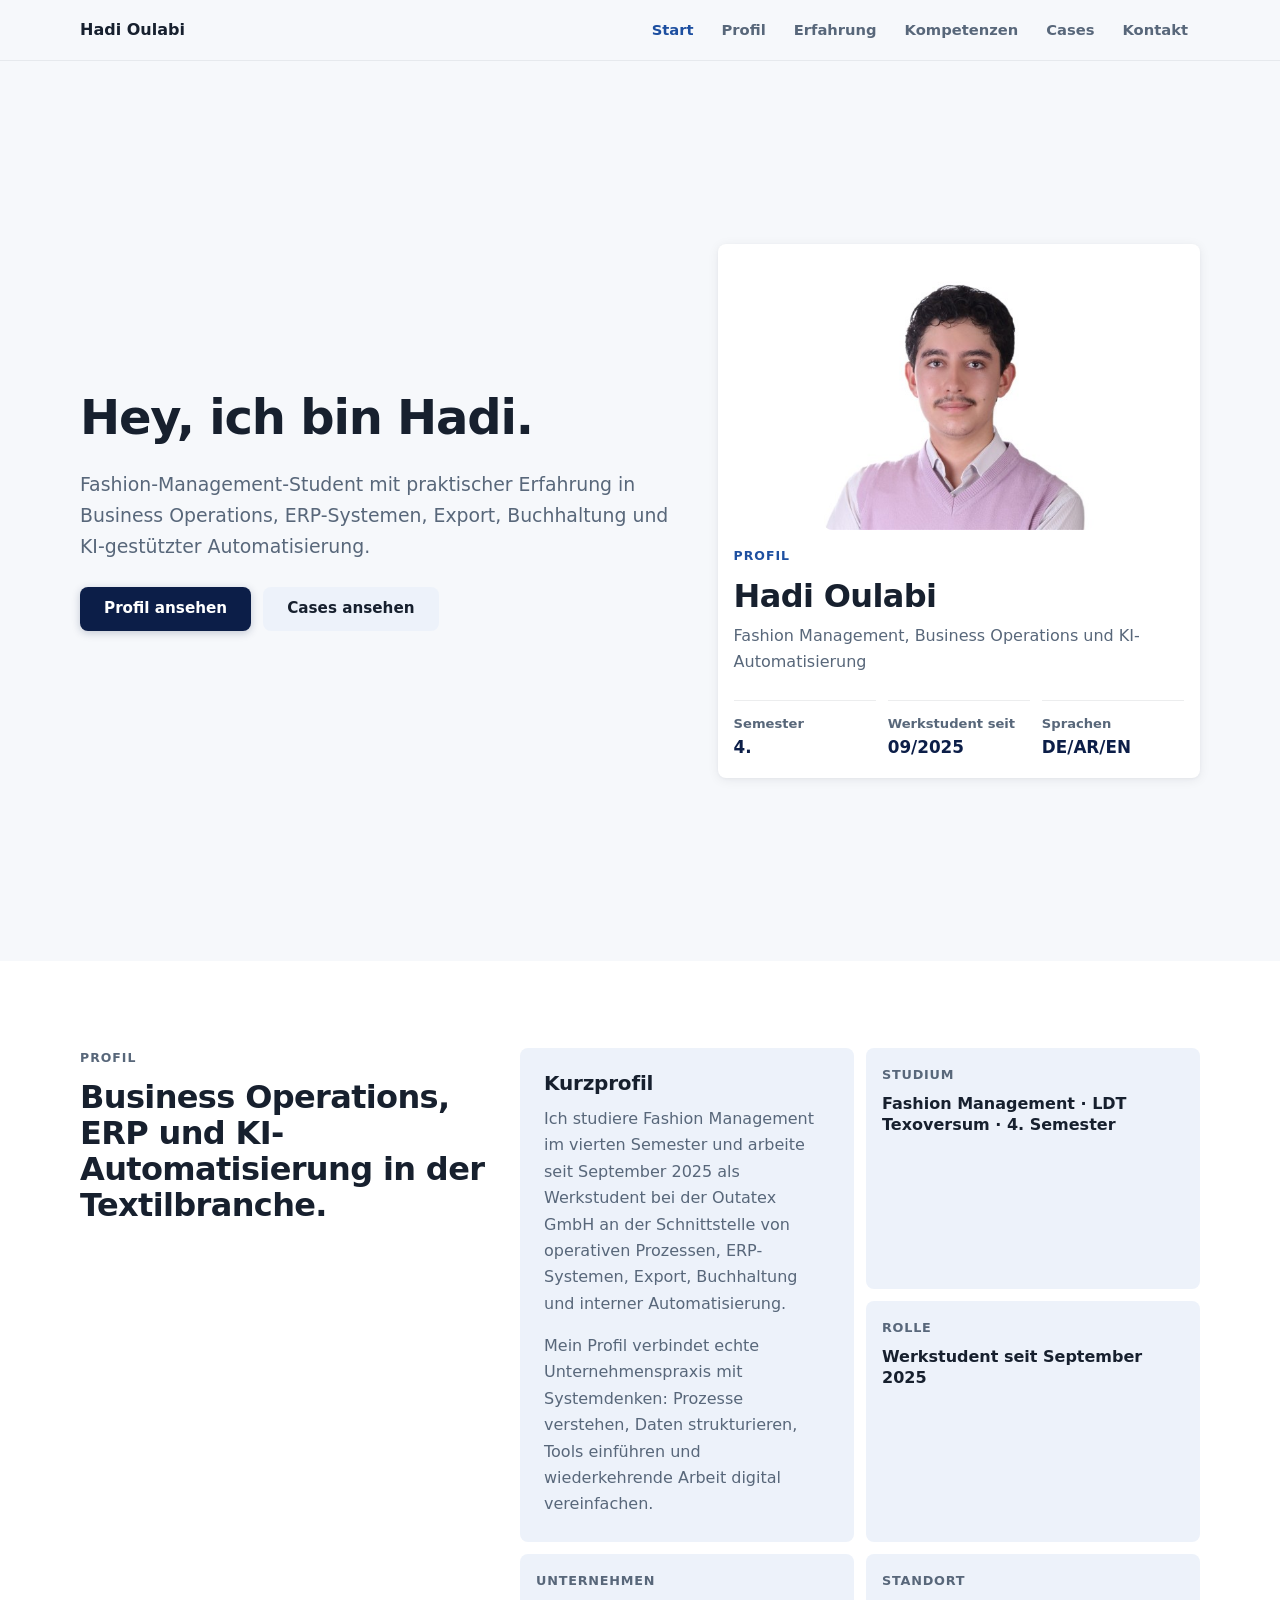
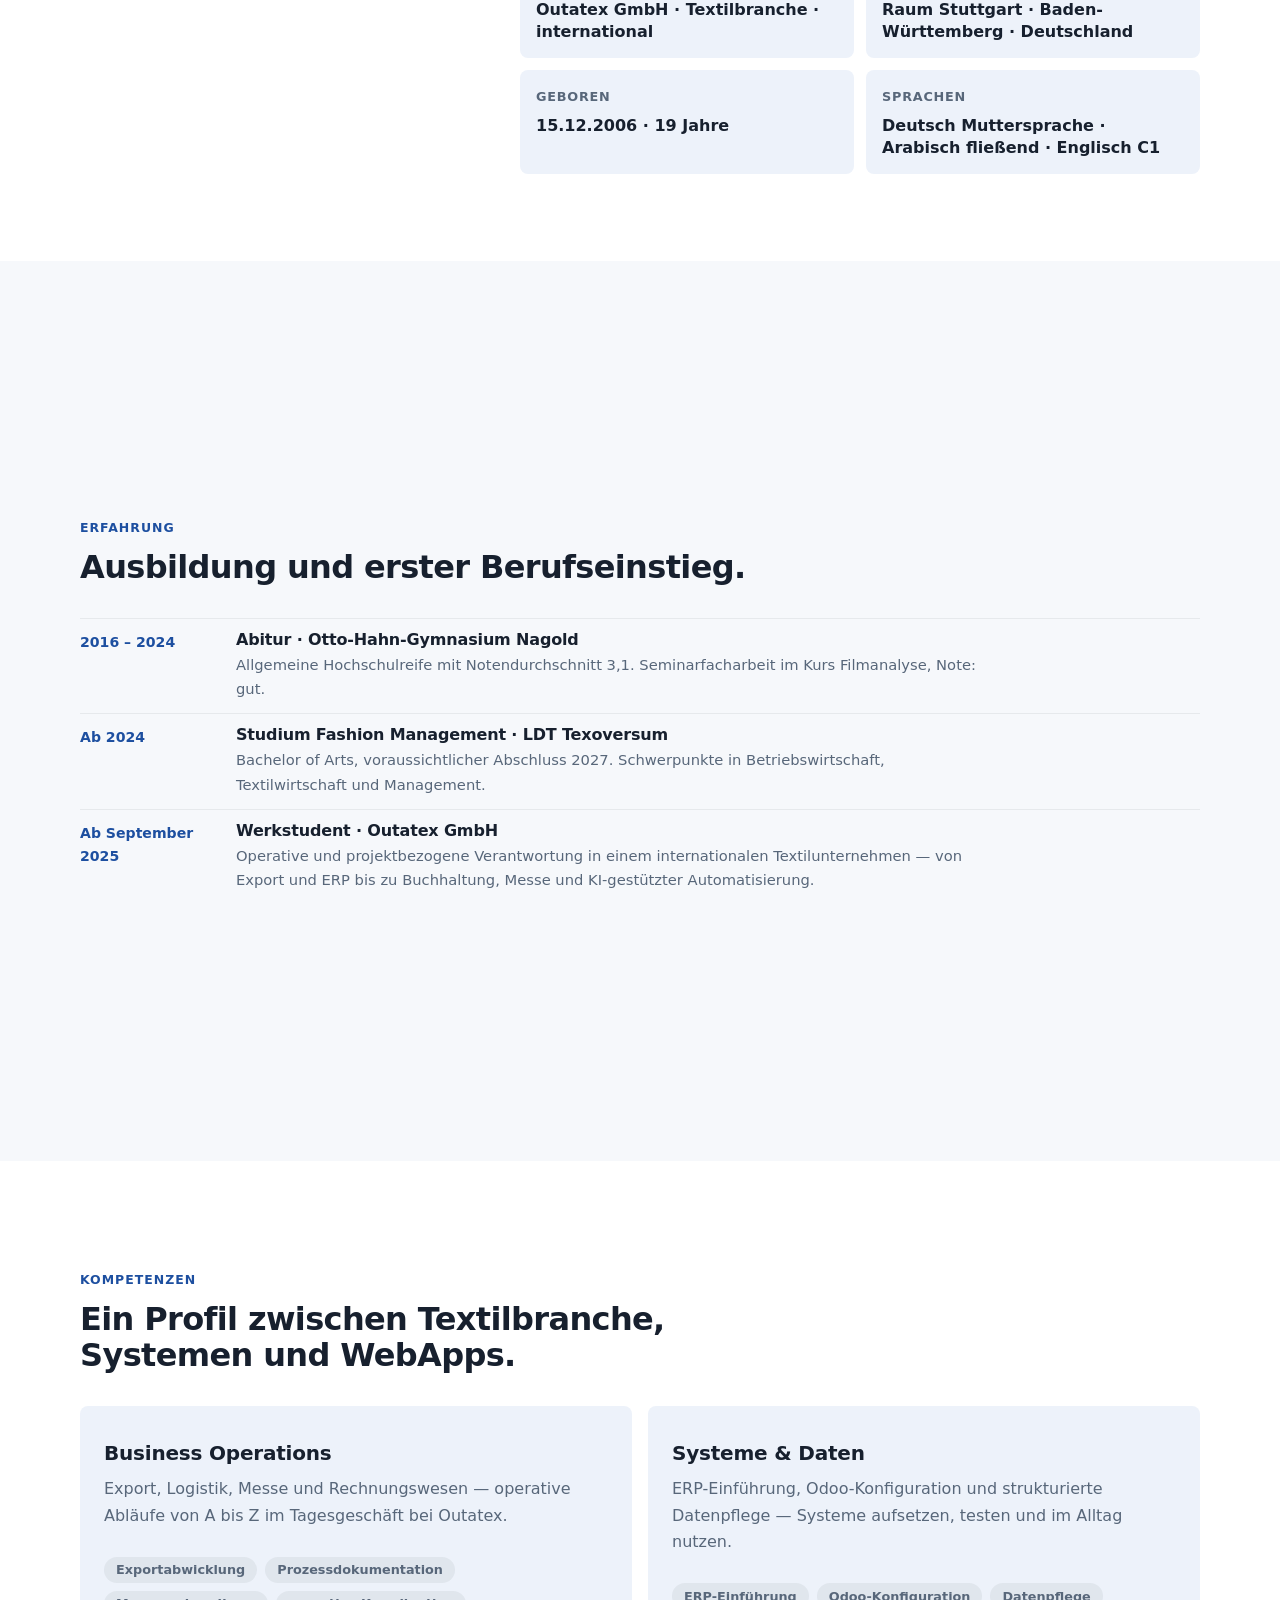
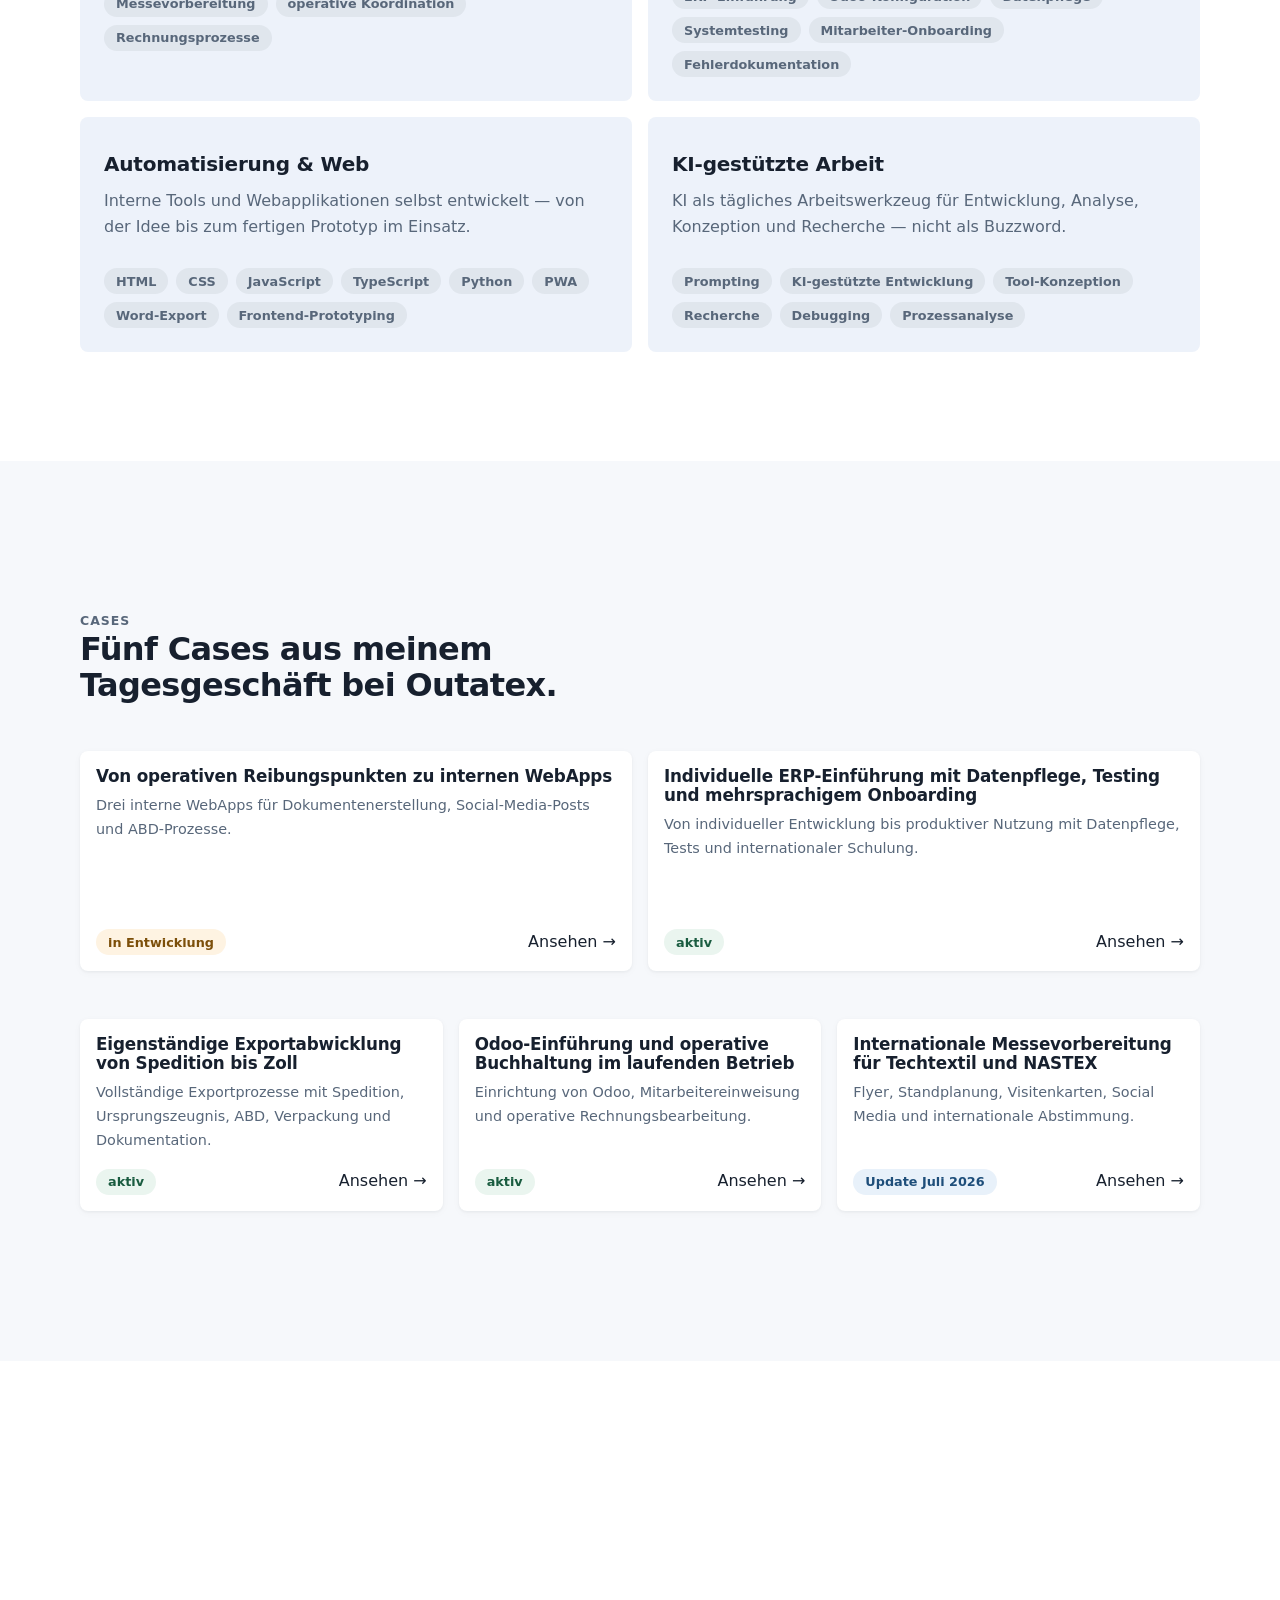
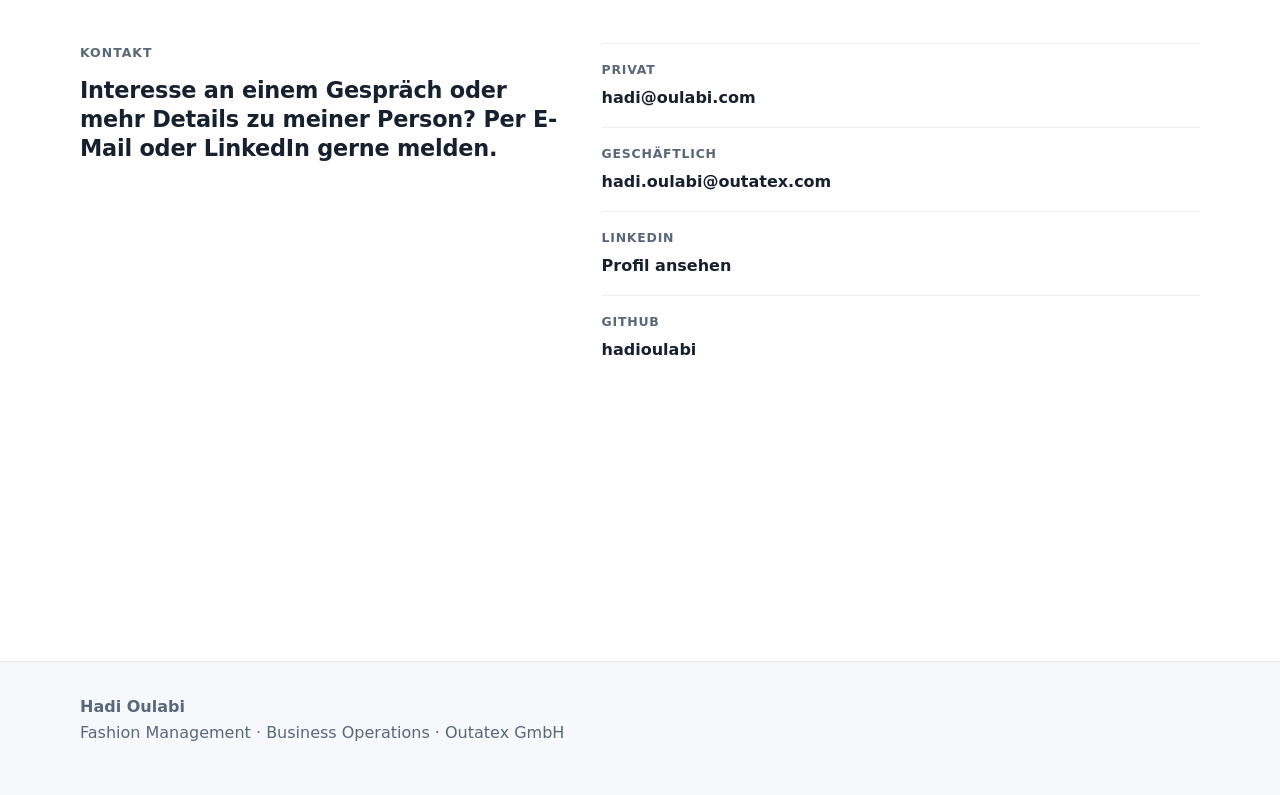
==== index.html @ 7f1f0688 "Initial commit" ====
<!doctype html>
<html lang="de">
  <head>
    <meta charset="utf-8">
    <meta name="viewport" content="width=device-width, initial-scale=1">
    <meta
      name="description"
      content="Hadi Oulabi – Fashion Management, Business Operations und KI-Automatisierung bei Outatex GmbH."
    >
    <title>Hadi Oulabi</title>
    <link rel="stylesheet" href="assets/css/tokens.css">
    <link rel="stylesheet" href="assets/css/base.css">
    <link rel="stylesheet" href="assets/css/layout.css">
    <link rel="stylesheet" href="assets/css/components.css">
    <link rel="stylesheet" href="assets/css/pages.css">
  </head>
  <body data-root="." data-page="home">
    <a class="skip-link" href="#main">Zum Inhalt springen</a>
    <div data-site-header></div>

    <main id="main">
      <section class="hero-section" id="start">
        <div class="container hero-grid">
          <div class="hero-copy">
            <h1>Hey, ich bin Hadi.</h1>
            <p class="hero-lead">
              Fashion-Management-Student mit praktischer Erfahrung in Business Operations,
              ERP-Systemen, Export, Buchhaltung und KI-gestützter Automatisierung.
            </p>
            <div class="hero-actions" aria-label="Navigation">
              <a class="button primary" href="#profil">Profil ansehen</a>
              <a class="button secondary" href="#cases">Cases ansehen</a>
            </div>
          </div>

          <aside class="profile-card" id="profileCard" aria-label="Profilkarte"></aside>
        </div>
      </section>

      <section class="band-section" id="profil">
        <div class="container">
          <div class="resume-intro">
            <div class="section-heading">
              <p class="eyebrow">Profil</p>
              <h2>Business Operations, ERP und KI-Automatisierung in der Textilbranche.</h2>
            </div>
            <div class="fact-grid" id="factGrid"></div>
          </div>
        </div>
      </section>

      <section class="section" id="erfahrung">
        <div class="container">
          <div class="section-heading">
            <p class="eyebrow">Erfahrung</p>
            <h2>Ausbildung und erster Berufseinstieg.</h2>
          </div>
          <div class="timeline" id="timeline"></div>
        </div>
      </section>

      <section class="band-section" id="kompetenzen">
        <div class="container">
          <div class="section-heading">
            <p class="eyebrow">Kompetenzen</p>
            <h2>Ein Profil zwischen Textilbranche, Systemen und WebApps.</h2>
          </div>
          <div class="skill-grid" id="skillGrid"></div>
        </div>
      </section>

      <section class="section" id="cases">
        <div class="container">
          <div class="section-heading split-heading">
            <div>
              <p class="eyebrow">Cases</p>
              <h2>Fünf Cases aus meinem Tagesgeschäft bei Outatex.</h2>
            </div>
          </div>

          <div class="case-group">
            <div class="case-grid" id="flagshipCases"></div>
          </div>

          <div class="case-group">
            <div class="case-grid compact" id="supportCases"></div>
          </div>
        </div>
      </section>

      <section class="band-section" id="kontakt">
        <div class="container contact-layout">
          <div class="section-heading">
            <p class="eyebrow">Kontakt</p>
            <h2 class="contact-heading">Interesse an einem Gespräch oder mehr Details zu meiner Person? Per E-Mail oder LinkedIn gerne melden.</h2>
          </div>
          <div class="contact-panel">
            <div class="contact-list" id="contactList"></div>
          </div>
        </div>
      </section>
    </main>

    <div data-site-footer></div>

    <script src="assets/js/site-data.js"></script>
    <script src="assets/js/common.js"></script>
    <script src="assets/js/home.js"></script>
  </body>
</html>
---- assets/css/tokens.css ----
:root {
  color-scheme: light;
  --color-bg: #f6f8fb;
  --color-surface: #ffffff;
  --color-surface-2: #edf2fa;
  --color-text: #17202e;
  --color-muted: #58677a;
  --color-border: #d3dae8;
  --color-strong: #0c1e48;
  --color-accent: #1d4fa0;
  --color-accent-2: #8b5e18;
  --color-accent-3: #b84b3a;
  --color-blue: #2662b8;
  --shadow-soft: 0 18px 48px rgba(23, 32, 46, 0.08);
  --shadow-card: 0 1px 3px rgba(23, 32, 46, 0.05), 0 1px 2px rgba(23, 32, 46, 0.04);
  --color-status-active: #1a5c40;
  --color-status-active-bg: #eaf5ef;
  --color-status-dev: #7c4f0a;
  --color-status-dev-bg: #fef3e2;
  --color-status-planned: #1e4e7a;
  --color-status-planned-bg: #e8f1fa;
  --radius: 8px;
  --radius-small: 6px;
  --container: 1120px;
  --space-1: 0.25rem;
  --space-2: 0.5rem;
  --space-3: 0.75rem;
  --space-4: 1rem;
  --space-5: 1.5rem;
  --space-6: 2rem;
  --space-7: 3rem;
  --space-8: 4.5rem;
  --font-sans: Inter, ui-sans-serif, system-ui, -apple-system, BlinkMacSystemFont, "Segoe UI", sans-serif;
}
---- assets/css/base.css ----
* {
  box-sizing: border-box;
}

html {
  scroll-behavior: smooth;
}

/* Sticky header offset for anchor links */
section[id] {
  scroll-margin-top: 72px;
}

body {
  margin: 0;
  background: var(--color-bg);
  color: var(--color-text);
  font-family: var(--font-sans);
  font-size: 16px;
  line-height: 1.65;
  letter-spacing: 0;
  -webkit-font-smoothing: antialiased;
  -moz-osx-font-smoothing: grayscale;
}

body::selection {
  background: rgba(29, 79, 160, 0.2);
}

a {
  color: inherit;
}

img {
  display: block;
  max-width: 100%;
}

h1,
h2,
h3,
h4,
p {
  margin-top: 0;
}

h1,
h2,
h3,
h4 {
  line-height: 1.12;
  letter-spacing: -0.015em;
}

h1 {
  font-size: 3rem;
  letter-spacing: -0.025em;
  margin-bottom: var(--space-5);
}

h2 {
  font-size: 2rem;
  letter-spacing: -0.02em;
  margin-bottom: var(--space-4);
}

h3 {
  font-size: 1.25rem;
  letter-spacing: -0.01em;
  margin-bottom: var(--space-3);
}

p {
  margin-bottom: var(--space-4);
}

ul {
  padding-left: 1.2rem;
}

li + li {
  margin-top: var(--space-2);
}

.skip-link {
  position: absolute;
  left: var(--space-4);
  top: -100px;
  z-index: 100;
  padding: var(--space-2) var(--space-3);
  background: var(--color-text);
  color: var(--color-surface);
  border-radius: var(--radius-small);
  text-decoration: none;
}

.skip-link:focus {
  top: var(--space-4);
}

@media (max-width: 760px) {
  body {
    font-size: 15px;
  }

  h1 {
    font-size: 2.2rem;
  }

  h2 {
    font-size: 1.65rem;
  }
}

/* ── Section entrance animations ────────────── */

.section-animate {
  opacity: 0;
  transform: translateY(20px);
  transition: opacity 0.55s ease, transform 0.55s ease;
}

.section-animate.is-visible {
  opacity: 1;
  transform: none;
}

@keyframes fadeUp {
  from { opacity: 0; transform: translateY(16px); }
  to   { opacity: 1; transform: none; }
}

.hero-copy > * {
  opacity: 0;
  animation: fadeUp 0.6s ease forwards;
}

.hero-copy > *:nth-child(1) { animation-delay: 0.15s; }
.hero-copy > *:nth-child(2) { animation-delay: 0.3s; }
.hero-copy > *:nth-child(3) { animation-delay: 0.45s; }
---- assets/css/layout.css ----
.container {
  width: min(100% - 2rem, var(--container));
  margin-inline: auto;
}

/* ── Header & Nav ────────────────────────────── */

.site-header {
  position: sticky;
  top: 0;
  z-index: 50;
  background: rgba(246, 248, 251, 0.92);
  backdrop-filter: blur(20px);
  -webkit-backdrop-filter: blur(20px);
  border-bottom: 1px solid rgba(23, 32, 46, 0.07);
}

.nav-shell {
  display: flex;
  align-items: center;
  justify-content: space-between;
  min-height: 60px;
  gap: var(--space-5);
}

.brand {
  display: inline-flex;
  align-items: center;
  gap: var(--space-3);
  color: var(--color-text);
  text-decoration: none;
  font-weight: 700;
  white-space: nowrap;
}

.brand-mark {
  display: grid;
  place-items: center;
  width: 30px;
  height: 30px;
  border-radius: var(--radius-small);
  background: var(--color-accent);
  color: #fff;
  font-size: 0.8rem;
  font-weight: 800;
}

.nav-links {
  display: flex;
  align-items: center;
  gap: var(--space-1);
  flex-wrap: wrap;
  justify-content: flex-end;
}

.nav-links a {
  min-height: 36px;
  display: inline-flex;
  align-items: center;
  padding: 0 var(--space-3);
  border-radius: var(--radius-small);
  color: var(--color-muted);
  font-size: 0.92rem;
  font-weight: 600;
  text-decoration: none;
  transition: color 120ms ease, background 120ms ease;
}

.nav-links a:hover,
.nav-links a:focus-visible {
  color: var(--color-text);
  background: rgba(23, 32, 46, 0.05);
  outline: none;
}

.nav-links a.is-active {
  color: var(--color-accent);
  font-weight: 700;
}

/* ── Hero ────────────────────────────────────── */

.hero-section {
  padding: var(--space-8) 0;
  min-height: 92vh;
  display: flex;
  align-items: center;
}

.hero-grid {
  display: grid;
  grid-template-columns: minmax(0, 1.1fr) minmax(300px, 0.9fr);
  align-items: center;
  gap: var(--space-7);
}

.hero-lead {
  max-width: 680px;
  color: var(--color-muted);
  font-size: 1.18rem;
}

.hero-note {
  max-width: 620px;
  color: var(--color-text);
  font-weight: 650;
}

.hero-actions {
  display: flex;
  align-items: center;
  gap: var(--space-3);
  flex-wrap: wrap;
  margin-top: var(--space-5);
}

/* ── Sections ────────────────────────────────── */

.section {
  padding: var(--space-7) 0;
}

.band-section {
  padding: var(--space-7) 0;
  background: var(--color-surface);
}

/* ── Full-page scroll snap (homepage only) ──── */

html:has(body[data-page="home"]) {
  scroll-snap-type: y proximity;
  scroll-padding-top: 60px;
}

body[data-page="home"] #main > section {
  scroll-snap-align: start;
  min-height: 100vh;
  min-height: 100dvh;
  display: flex;
  flex-direction: column;
  justify-content: center;
}

.section-heading {
  max-width: 760px;
  margin-bottom: var(--space-6);
}

.split-heading {
  display: grid;
  grid-template-columns: minmax(0, 0.9fr) minmax(280px, 0.7fr);
  align-items: end;
  gap: var(--space-6);
  max-width: none;
}

.split-heading p {
  color: var(--color-muted);
  margin-bottom: 0;
}

/* ── Case groups ─────────────────────────────── */

.case-group + .case-group {
  margin-top: var(--space-7);
}

.case-grid {
  display: grid;
  grid-template-columns: repeat(2, minmax(0, 1fr));
  gap: var(--space-4);
}

.case-grid.compact {
  grid-template-columns: repeat(3, minmax(0, 1fr));
}

/* ── Process layout ──────────────────────────── */

.process-layout {
  display: grid;
  grid-template-columns: minmax(280px, 0.8fr) minmax(0, 1.2fr);
  gap: var(--space-7);
  align-items: start;
}

/* ── Footer ──────────────────────────────────── */

.site-footer {
  border-top: 1px solid rgba(23, 32, 46, 0.07);
  padding: var(--space-6) 0;
  color: var(--color-muted);
}

.footer-grid {
  display: flex;
  align-items: flex-start;
  justify-content: space-between;
  gap: var(--space-5);
}

.footer-links {
  display: flex;
  gap: var(--space-4);
  flex-wrap: wrap;
}

.footer-links a {
  color: var(--color-muted);
  font-size: 0.9rem;
  text-decoration: none;
}

.footer-links a:hover,
.footer-links a:focus-visible {
  color: var(--color-text);
}

/* ── Responsive ──────────────────────────────── */

@media (max-width: 920px) {
  .hero-grid,
  .split-heading,
  .process-layout {
    grid-template-columns: 1fr;
  }

  .case-grid,
  .case-grid.compact {
    grid-template-columns: 1fr;
  }
}

@media (max-width: 640px) {
  .nav-shell,
  .footer-grid {
    align-items: flex-start;
    flex-direction: column;
  }

  .nav-links {
    justify-content: flex-start;
  }

  .hero-section {
    padding-top: var(--space-7);
  }
}
---- assets/css/components.css ----
.eyebrow {
  color: var(--color-accent);
  font-size: 0.78rem;
  font-weight: 800;
  letter-spacing: 0.08em;
  margin-bottom: var(--space-3);
  text-transform: uppercase;
}

/* ── Buttons ─────────────────────────────────── */

.button {
  min-height: 44px;
  display: inline-flex;
  align-items: center;
  justify-content: center;
  padding: 0 var(--space-5);
  border: none;
  border-radius: var(--radius);
  font-size: 0.95rem;
  font-weight: 700;
  text-decoration: none;
  transition: transform 140ms ease, opacity 140ms ease, box-shadow 140ms ease;
}

.button:hover,
.button:focus-visible {
  transform: translateY(-1px);
  outline: none;
}

.button.primary {
  background: var(--color-strong);
  color: var(--color-surface);
  box-shadow: 0 2px 8px rgba(12, 30, 72, 0.22);
}

.button.primary:hover,
.button.primary:focus-visible {
  opacity: 0.9;
  box-shadow: 0 4px 16px rgba(12, 30, 72, 0.28);
}

.button.secondary {
  background: var(--color-surface-2);
  color: var(--color-text);
}

.button.secondary:hover,
.button.secondary:focus-visible {
  background: var(--color-border);
  color: var(--color-text);
}

/* ── Signal board (case sidebar panel) ───────── */

.signal-board {
  padding: var(--space-5);
  border-radius: var(--radius);
  background: var(--color-surface-2);
}

.signal-board-header {
  display: flex;
  align-items: center;
  gap: var(--space-2);
  margin-bottom: var(--space-5);
  color: var(--color-muted);
  font-size: 0.9rem;
  font-weight: 700;
}

.status-dot {
  width: 8px;
  height: 8px;
  border-radius: 999px;
  background: var(--color-accent);
}

.signal-track {
  display: grid;
  gap: var(--space-3);
}

.signal-step {
  display: grid;
  grid-template-columns: 44px 1fr;
  gap: var(--space-2) var(--space-3);
  align-items: center;
  padding: var(--space-3) 0;
}

.signal-step span:last-child {
  grid-column: 2;
  color: var(--color-muted);
  font-size: 0.92rem;
}

.step-index {
  display: grid;
  place-items: center;
  width: 36px;
  height: 36px;
  border-radius: var(--radius-small);
  background: rgba(29, 79, 160, 0.1);
  color: var(--color-accent);
  font-size: 0.78rem;
  font-weight: 800;
}

.signal-line {
  width: 1px;
  height: 18px;
  margin-left: 34px;
  background: var(--color-border);
}

/* ── Competency grid ─────────────────────────── */

.competency-grid {
  display: grid;
  grid-template-columns: repeat(3, minmax(0, 1fr));
  gap: var(--space-5);
}

/* ── Core surface types ──────────────────────── */
/*
  No borders. Hierarchy via:
  - background color (surface vs surface-2)
  - shadow (interactive / elevated elements only)
  - spacing
*/

.profile-card {
  padding: var(--space-4);
  border-radius: var(--radius);
  background: var(--color-surface);
  box-shadow: 0 2px 12px rgba(23, 32, 46, 0.07), 0 1px 3px rgba(23, 32, 46, 0.04);
}

.case-card {
  border-radius: var(--radius);
  background: var(--color-surface);
  box-shadow: 0 1px 3px rgba(23, 32, 46, 0.05), 0 2px 8px rgba(23, 32, 46, 0.03);
}

.competency-item,
.skill-card,
.fact-item,
.detail-card,
.evidence-item,
.profile-text {
  border-radius: var(--radius);
  background: var(--color-surface-2);
}

.method-item,
.update-panel {
  border-radius: var(--radius);
  background: transparent;
}

.case-summary {
  border-radius: var(--radius);
  background: var(--color-surface-2);
}

/* ── Portrait slot ───────────────────────────── */

.portrait-slot {
  position: relative;
  width: 60%;
  margin-inline: auto;
  margin-bottom: var(--space-4);
  overflow: hidden;
  border-radius: var(--radius);
  background:
    linear-gradient(135deg, rgba(29, 79, 160, 0.1), rgba(38, 98, 184, 0.06)),
    var(--color-surface-2);
}

.portrait-slot span {
  display: grid;
  place-items: center;
  width: 96px;
  height: 96px;
  border-radius: 999px;
  background: var(--color-surface);
  color: var(--color-strong);
  font-size: 2rem;
  font-weight: 850;
}

.portrait-slot.has-photo {
  background: var(--color-surface);
}

.portrait-slot img {
  width: 100%;
  height: auto;
  display: block;
}

.profile-card-copy h2 {
  margin-bottom: var(--space-2);
}

.profile-card-copy p:not(.eyebrow) {
  color: var(--color-muted);
}

/* ── Stats ───────────────────────────────────── */

.stat-row {
  display: grid;
  grid-template-columns: repeat(3, minmax(0, 1fr));
  gap: var(--space-3);
  margin-top: var(--space-5);
}

.stat-item {
  padding-top: var(--space-3);
  border-top: 1px solid rgba(23, 32, 46, 0.08);
}

.stat-item strong,
.stat-item span {
  display: block;
}

.stat-item strong {
  color: var(--color-strong);
  font-size: 1.05rem;
}

.stat-item span {
  color: var(--color-muted);
  font-size: 0.82rem;
  font-weight: 700;
}

/* ── Resume intro ────────────────────────────── */

.resume-intro {
  display: grid;
  grid-template-columns: minmax(0, 0.75fr) minmax(0, 1.25fr);
  gap: var(--space-6);
  align-items: start;
}

.resume-intro .section-heading p {
  color: var(--color-muted);
}

/* ── Fact grid ───────────────────────────────── */

.fact-grid {
  display: grid;
  grid-template-columns: repeat(2, minmax(0, 1fr));
  gap: var(--space-3);
}

.profile-text {
  grid-row: span 2;
  padding: var(--space-5);
}

.profile-text p {
  color: var(--color-muted);
}

.profile-text p:last-child {
  margin-bottom: 0;
}

.fact-item {
  padding: var(--space-4);
}

.fact-item span,
.fact-item strong {
  display: block;
}

.fact-item span {
  margin-bottom: var(--space-2);
  color: var(--color-muted);
  font-size: 0.8rem;
  font-weight: 750;
  text-transform: uppercase;
  letter-spacing: 0.06em;
}

.fact-item strong {
  color: var(--color-text);
  line-height: 1.35;
}

/* ── Timeline ────────────────────────────────── */

.timeline {
  display: grid;
  gap: 0;
}

.timeline-item {
  display: grid;
  grid-template-columns: 140px minmax(0, 1fr);
  gap: var(--space-4);
  padding: var(--space-3) 0;
  border-top: 1px solid rgba(23, 32, 46, 0.07);
}

.timeline-item:last-child {
  border-bottom: none;
}

.timeline-period {
  color: var(--color-accent);
  font-size: 0.88rem;
  font-weight: 800;
}

.timeline-copy h3 {
  font-size: 1rem;
  margin-bottom: var(--space-1);
}

.timeline-copy p {
  max-width: 760px;
  margin-bottom: 0;
  font-size: 0.92rem;
  color: var(--color-muted);
}

/* ── Skills ──────────────────────────────────── */

.skill-grid {
  display: grid;
  grid-template-columns: repeat(2, minmax(0, 1fr));
  gap: var(--space-4);
}

.skill-card {
  padding: var(--space-5);
  min-height: 200px;
  display: flex;
  flex-direction: column;
  gap: var(--space-3);
}

.skill-card h3 {
  margin-bottom: 0;
}

.skill-card .chip-row {
  align-items: flex-start;
  align-content: flex-start;
}

.case-card .chip-row {
  flex: 1;
  align-content: flex-start;
  margin-bottom: var(--space-3);
}

/* ── Competency items ────────────────────────── */

.competency-item {
  padding: var(--space-5);
  min-height: 200px;
}

.competency-item .marker {
  width: 24px;
  height: 3px;
  margin-bottom: var(--space-4);
  border-radius: 999px;
  background: var(--color-accent);
}

.competency-item:nth-child(2) .marker {
  background: var(--color-blue);
}

.competency-item:nth-child(3) .marker {
  background: var(--color-accent-2);
}

.competency-item p,
.case-card p,
.method-item p,
.case-summary p,
.detail-card p,
.evidence-item p,
.skill-card p {
  color: var(--color-muted);
}

/* ── Case card ───────────────────────────────── */

.case-card {
  min-height: 220px;
  display: flex;
  flex-direction: column;
  padding: var(--space-4);
  text-decoration: none;
  transition: transform 150ms ease, box-shadow 150ms ease;
}

.case-card:hover,
.case-card:focus-visible {
  transform: translateY(-3px);
  box-shadow: 0 8px 28px rgba(23, 32, 46, 0.1), 0 2px 8px rgba(23, 32, 46, 0.06);
  outline: none;
}

.case-card.compact {
  min-height: 180px;
}

.case-card h3 {
  font-size: 1.05rem;
  margin-bottom: var(--space-2);
}

.case-card p {
  font-size: 0.9rem;
}

.case-card .card-footer {
  display: flex;
  align-items: center;
  justify-content: space-between;
  gap: var(--space-3);
  margin-top: auto;
}

/* ── Group label ─────────────────────────────── */

.group-label {
  margin-bottom: var(--space-3);
  color: var(--color-muted);
  font-size: 0.82rem;
  font-weight: 750;
  letter-spacing: 0.06em;
  text-transform: uppercase;
}

/* ── Chips ───────────────────────────────────── */

.chip-row {
  display: flex;
  align-items: center;
  gap: var(--space-2);
  flex-wrap: wrap;
}

.chip {
  display: inline-flex;
  align-items: center;
  min-height: 26px;
  padding: 0 var(--space-3);
  border: none;
  border-radius: 999px;
  background: rgba(23, 32, 46, 0.06);
  color: var(--color-muted);
  font-size: 0.8rem;
  font-weight: 650;
}

.status-chip {
  background: rgba(23, 32, 46, 0.07);
  color: var(--color-strong);
  font-weight: 700;
}

.status-chip.chip--active {
  background: var(--color-status-active-bg);
  color: var(--color-status-active);
}

.status-chip.chip--dev {
  background: var(--color-status-dev-bg);
  color: var(--color-status-dev);
}

.status-chip.chip--planned {
  background: var(--color-status-planned-bg);
  color: var(--color-status-planned);
}

/* ── Method list ─────────────────────────────── */

.method-list {
  display: grid;
  gap: 0;
}

.method-item {
  display: grid;
  grid-template-columns: 48px 1fr;
  gap: var(--space-4);
  padding: var(--space-4) 0;
  border-top: 1px solid rgba(23, 32, 46, 0.07);
}

.method-item:last-child {
  border-bottom: none;
}

.method-number {
  display: grid;
  place-items: center;
  width: 40px;
  height: 40px;
  border-radius: 999px;
  background: rgba(29, 79, 160, 0.1);
  color: var(--color-accent);
  font-size: 0.82rem;
  font-weight: 800;
}

/* ── Update panel ────────────────────────────── */

.update-panel {
  display: grid;
  grid-template-columns: minmax(0, 1fr) auto;
  gap: var(--space-5);
  align-items: center;
  padding: var(--space-6) 0;
}

.update-panel p {
  color: var(--color-muted);
  margin-bottom: 0;
}

/* ── Contact ─────────────────────────────────── */

.contact-layout {
  display: grid;
  grid-template-columns: minmax(0, 0.9fr) minmax(320px, 1.1fr);
  gap: var(--space-6);
  align-items: start;
}

.contact-layout .section-heading p {
  color: var(--color-muted);
}

.contact-heading {
  font-size: 1.4rem;
  font-weight: 700;
  letter-spacing: -0.01em;
  line-height: 1.3;
  color: var(--color-text);
}

.contact-panel {
  display: grid;
  gap: var(--space-1);
  padding: 0;
  background: transparent;
}

.contact-list {
  display: grid;
  gap: 0;
}

.contact-item {
  display: grid;
  gap: var(--space-1);
  padding: var(--space-4) 0;
  border-bottom: 1px solid rgba(23, 32, 46, 0.07);
  text-decoration: none;
}

.contact-item:first-child {
  border-top: 1px solid rgba(23, 32, 46, 0.07);
}

.contact-item:last-child {
  border-bottom: none;
}

.contact-item span {
  color: var(--color-muted);
  font-size: 0.78rem;
  font-weight: 750;
  text-transform: uppercase;
  letter-spacing: 0.06em;
}

.contact-item strong {
  color: var(--color-text);
  overflow-wrap: anywhere;
}

.contact-item:hover strong,
.contact-item:focus-visible strong {
  color: var(--color-accent);
}

/* ── Responsive ──────────────────────────────── */

@media (max-width: 920px) {
  .competency-grid,
  .resume-intro,
  .skill-grid,
  .contact-layout {
    grid-template-columns: 1fr;
  }

  .update-panel {
    grid-template-columns: 1fr;
  }

  .profile-text {
    grid-row: auto;
  }
}

@media (max-width: 640px) {
  .fact-grid,
  .timeline-item,
  .stat-row {
    grid-template-columns: 1fr;
  }
}
---- assets/css/pages.css ----
/* ── Case hero ───────────────────────────────── */

.case-hero {
  padding: var(--space-8) 0 var(--space-7);
  background: var(--color-surface);
}

.breadcrumb {
  display: inline-flex;
  align-items: center;
  gap: var(--space-2);
  margin-bottom: var(--space-6);
  color: var(--color-muted);
  font-size: 0.88rem;
  text-decoration: none;
  transition: color 120ms ease;
}

.breadcrumb:hover {
  color: var(--color-accent);
}

.case-hero-grid {
  display: grid;
  grid-template-columns: minmax(0, 1.15fr) minmax(280px, 0.85fr);
  gap: var(--space-8);
  align-items: start;
}

.case-subtitle {
  color: var(--color-muted);
  font-size: 1.15rem;
  max-width: 680px;
  line-height: 1.5;
}

/* ── Case summary sidebar ────────────────────── */

.case-summary {
  padding: var(--space-5);
  min-height: 32rem;
}

.case-summary strong {
  display: block;
  margin-bottom: var(--space-3);
  color: var(--color-text);
  font-size: 0.92rem;
}

.meta-grid {
  display: grid;
  grid-template-columns: repeat(2, minmax(0, 1fr));
  gap: 0;
  margin-top: var(--space-5);
}

.meta-card {
  padding: var(--space-3) 0 var(--space-3);
  border-top: 1px solid rgba(23, 32, 46, 0.08);
}

.meta-card span {
  display: block;
  color: var(--color-muted);
  font-size: 0.75rem;
  font-weight: 700;
  letter-spacing: 0.06em;
  margin-bottom: var(--space-1);
  text-transform: uppercase;
}

.meta-card p {
  margin-bottom: 0;
  color: var(--color-text);
  font-weight: 700;
  font-size: 0.92rem;
}

/* ── Narrative grid ──────────────────────────── */

.case-section {
  padding: var(--space-8) 0;
}

.narrative-grid {
  display: grid;
  grid-template-columns: repeat(2, minmax(0, 1fr));
  gap: var(--space-4);
}

.detail-card {
  padding: var(--space-5);
}

.detail-card h3 {
  font-size: 1rem;
  font-weight: 750;
  margin-bottom: var(--space-3);
}

.detail-card p:last-child,
.evidence-item p:last-child {
  margin-bottom: 0;
}

/* ── Sections detail ─────────────────────────── */

.content-grid {
  display: grid;
  grid-template-columns: minmax(0, 0.75fr) minmax(0, 1.25fr);
  gap: var(--space-6);
  align-items: start;
}

.sections-grid {
  display: grid;
  grid-template-columns: repeat(2, minmax(0, 1fr));
  gap: var(--space-4);
}

.content-section {
  padding: var(--space-5);
  border-radius: var(--radius);
  background: var(--color-surface-2);
}

.content-section + .content-section {
  margin-top: 0;
}

.content-section p {
  color: var(--color-muted);
}

/* ── Evidence ────────────────────────────────── */

.evidence-visual {
  margin-bottom: var(--space-5);
  border-radius: var(--radius);
  overflow: hidden;
  background: var(--color-surface-2);
}

.evidence-visual img {
  width: 100%;
  display: block;
}

.evidence-caption {
  margin: 0;
  padding: var(--space-3) var(--space-4);
  color: var(--color-muted);
  font-size: 0.85rem;
  border-top: 1px solid rgba(23, 32, 46, 0.07);
}

.evidence-grid {
  display: grid;
  grid-template-columns: repeat(3, minmax(0, 1fr));
  gap: var(--space-4);
}

.evidence-item {
  min-height: 180px;
  padding: var(--space-5);
}

.evidence-item .evidence-type {
  display: inline-flex;
  margin-bottom: var(--space-3);
  color: var(--color-accent);
  font-size: 0.75rem;
  font-weight: 800;
  letter-spacing: 0.08em;
  text-transform: uppercase;
}

/* ── Next cases ──────────────────────────────── */

.next-cases {
  display: grid;
  grid-template-columns: repeat(2, minmax(0, 1fr));
  gap: var(--space-4);
}

.next-link {
  display: block;
  padding: var(--space-5);
  border-radius: var(--radius);
  background: var(--color-surface-2);
  text-decoration: none;
  transition: background 140ms ease, transform 140ms ease;
}

.next-link:hover,
.next-link:focus-visible {
  background: var(--color-border);
  transform: translateY(-1px);
  outline: none;
}

.next-link span {
  display: block;
  color: var(--color-muted);
  font-size: 0.78rem;
  font-weight: 750;
  letter-spacing: 0.06em;
  margin-bottom: var(--space-2);
  text-transform: uppercase;
}

.next-link strong {
  color: var(--color-text);
}

/* ── Responsive ──────────────────────────────── */

@media (max-width: 980px) {
  .case-hero-grid,
  .content-grid,
  .narrative-grid,
  .sections-grid,
  .evidence-grid,
  .next-cases {
    grid-template-columns: 1fr;
  }
}

@media (max-width: 640px) {
  .meta-grid {
    grid-template-columns: 1fr;
  }
}
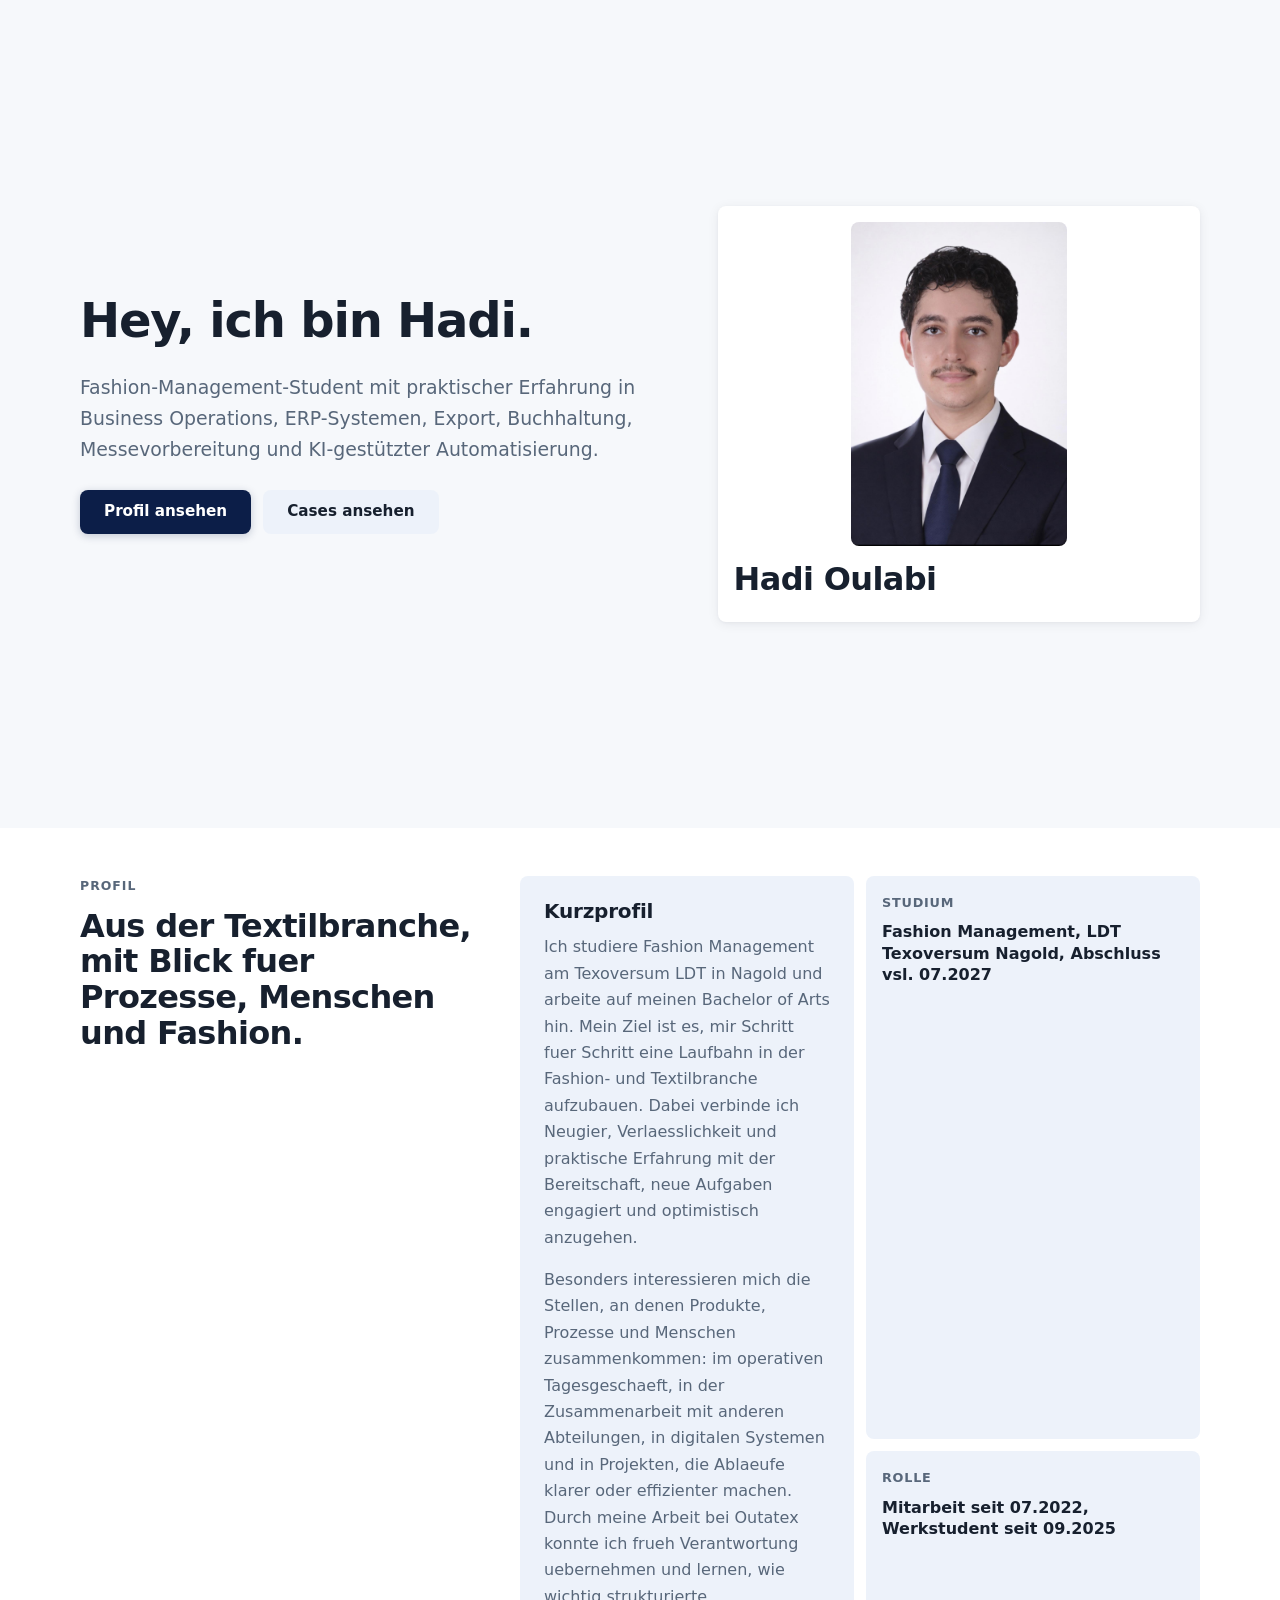
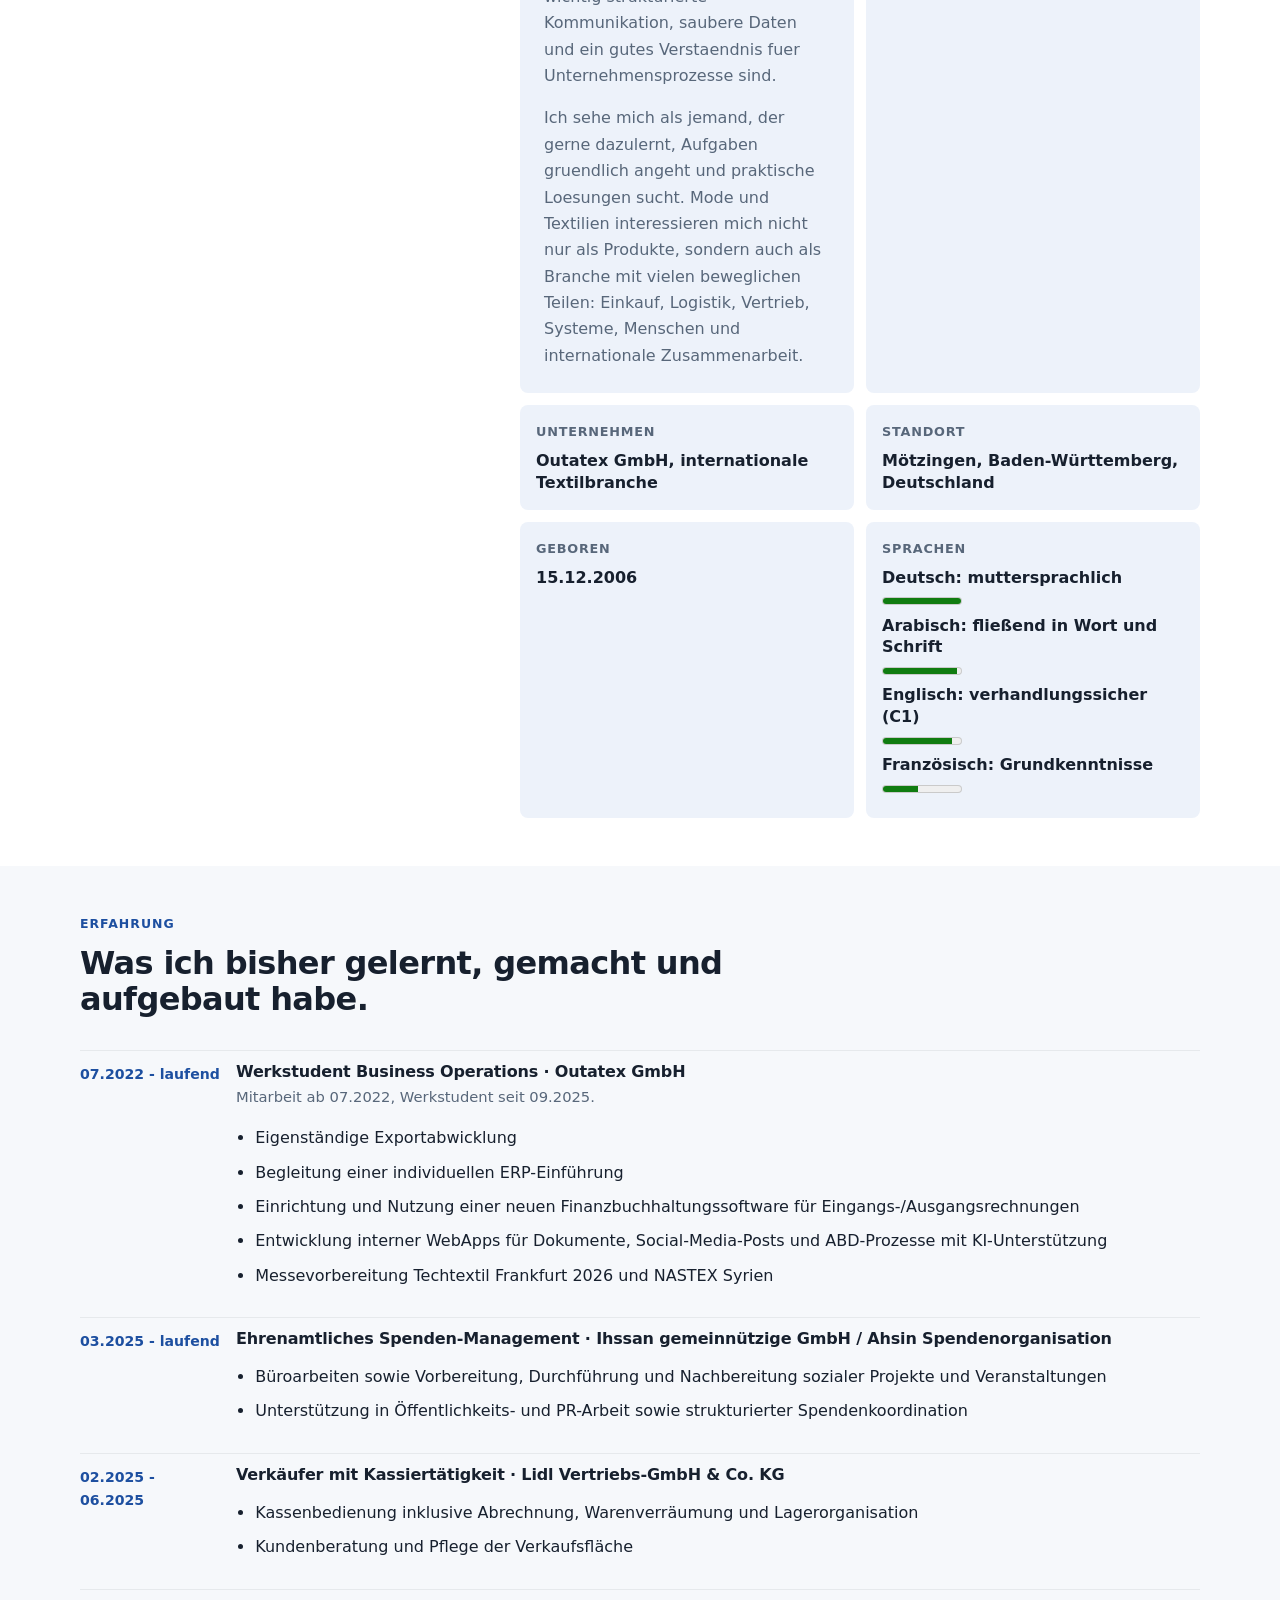
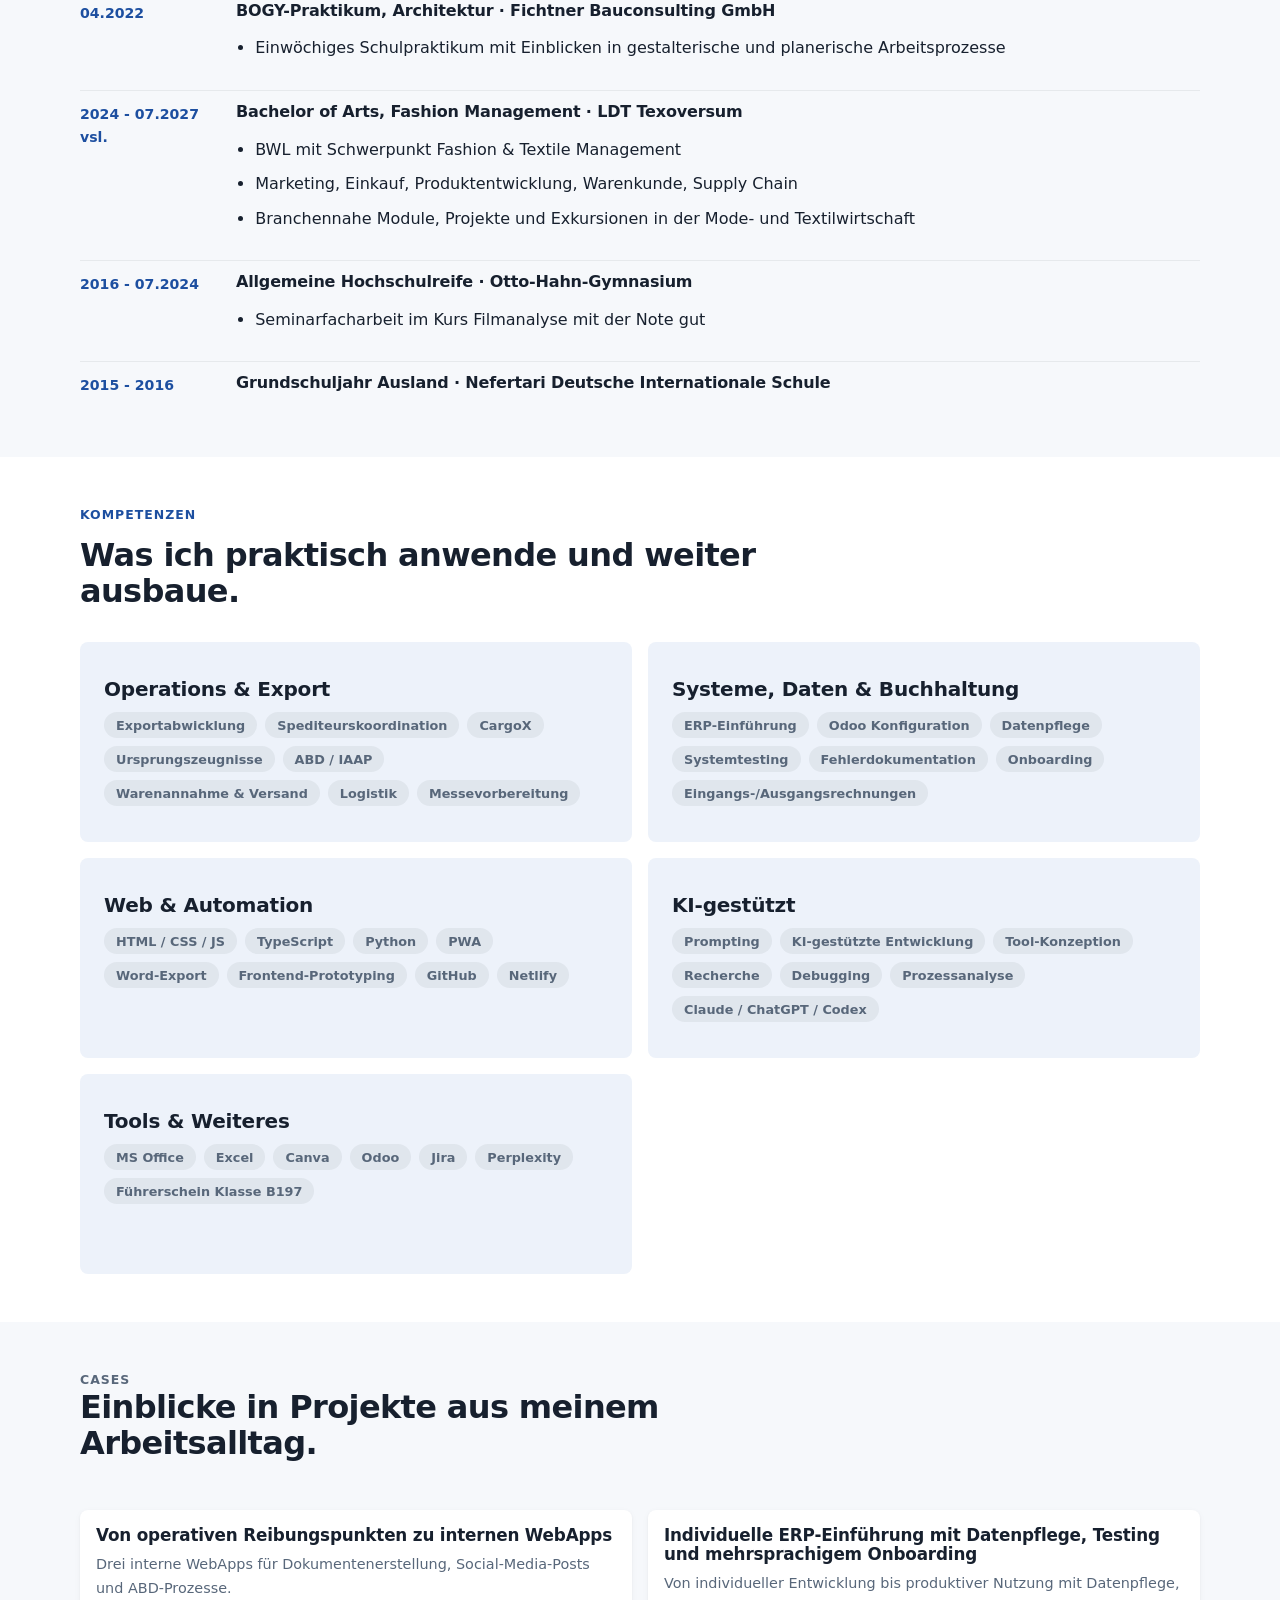
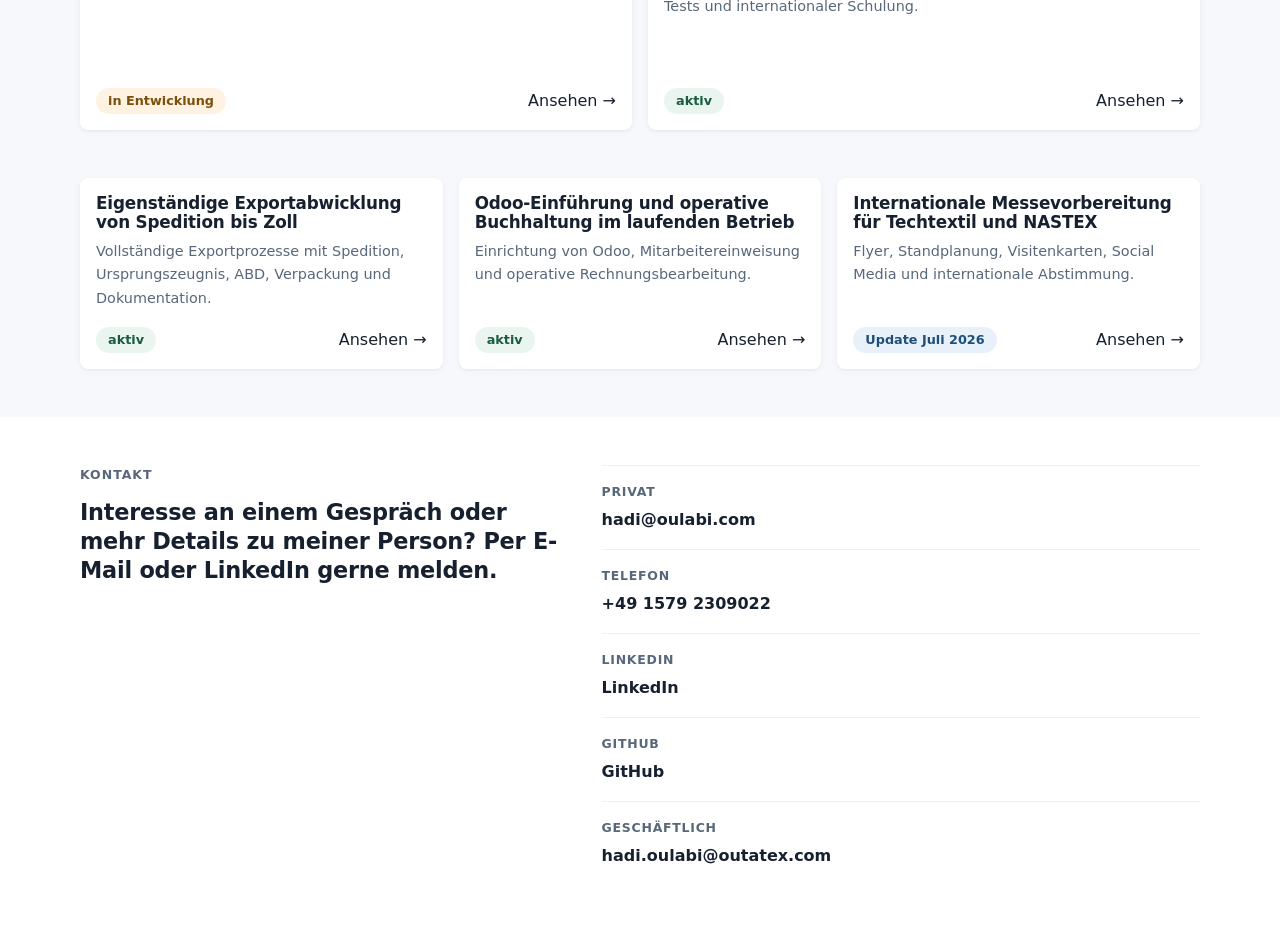
==== commit 826aa837: "Update portfolio content cleanup" ====
--- a/index.html
+++ b/index.html
@@ -16,7 +16,6 @@
   </head>
   <body data-root="." data-page="home">
     <a class="skip-link" href="#main">Zum Inhalt springen</a>
-    <div data-site-header></div>
 
     <main id="main">
       <section class="hero-section" id="start">
@@ -25,7 +24,7 @@
             <h1>Hey, ich bin Hadi.</h1>
             <p class="hero-lead">
               Fashion-Management-Student mit praktischer Erfahrung in Business Operations,
-              ERP-Systemen, Export, Buchhaltung und KI-gestützter Automatisierung.
+              ERP-Systemen, Export, Buchhaltung, Messevorbereitung und KI-gestützter Automatisierung.
             </p>
             <div class="hero-actions" aria-label="Navigation">
               <a class="button primary" href="#profil">Profil ansehen</a>
@@ -42,7 +41,7 @@
           <div class="resume-intro">
             <div class="section-heading">
               <p class="eyebrow">Profil</p>
-              <h2>Business Operations, ERP und KI-Automatisierung in der Textilbranche.</h2>
+              <h2>Aus der Textilbranche, mit Blick fuer Prozesse, Menschen und Fashion.</h2>
             </div>
             <div class="fact-grid" id="factGrid"></div>
           </div>
@@ -53,7 +52,7 @@
         <div class="container">
           <div class="section-heading">
             <p class="eyebrow">Erfahrung</p>
-            <h2>Ausbildung und erster Berufseinstieg.</h2>
+            <h2>Was ich bisher gelernt, gemacht und aufgebaut habe.</h2>
           </div>
           <div class="timeline" id="timeline"></div>
         </div>
@@ -63,7 +62,7 @@
         <div class="container">
           <div class="section-heading">
             <p class="eyebrow">Kompetenzen</p>
-            <h2>Ein Profil zwischen Textilbranche, Systemen und WebApps.</h2>
+            <h2>Was ich praktisch anwende und weiter ausbaue.</h2>
           </div>
           <div class="skill-grid" id="skillGrid"></div>
         </div>
@@ -74,7 +73,7 @@
           <div class="section-heading split-heading">
             <div>
               <p class="eyebrow">Cases</p>
-              <h2>Fünf Cases aus meinem Tagesgeschäft bei Outatex.</h2>
+              <h2>Einblicke in Projekte aus meinem Arbeitsalltag.</h2>
             </div>
           </div>
 
@@ -101,8 +100,6 @@
       </section>
     </main>
 
-    <div data-site-footer></div>
-
     <script src="assets/js/site-data.js"></script>
     <script src="assets/js/common.js"></script>
     <script src="assets/js/home.js"></script>
--- a/assets/css/base.css
+++ b/assets/css/base.css
@@ -8,7 +8,7 @@
 
 /* Sticky header offset for anchor links */
 section[id] {
-  scroll-margin-top: 72px;
+  scroll-margin-top: 0;
 }
 
 body {
--- a/assets/css/layout.css
+++ b/assets/css/layout.css
@@ -125,22 +125,6 @@
   background: var(--color-surface);
 }
 
-/* ── Full-page scroll snap (homepage only) ──── */
-
-html:has(body[data-page="home"]) {
-  scroll-snap-type: y proximity;
-  scroll-padding-top: 60px;
-}
-
-body[data-page="home"] #main > section {
-  scroll-snap-align: start;
-  min-height: 100vh;
-  min-height: 100dvh;
-  display: flex;
-  flex-direction: column;
-  justify-content: center;
-}
-
 .section-heading {
   max-width: 760px;
   margin-bottom: var(--space-6);
--- a/assets/css/components.css
+++ b/assets/css/components.css
@@ -169,7 +169,7 @@
 
 .portrait-slot {
   position: relative;
-  width: 60%;
+  width: 48%;
   margin-inline: auto;
   margin-bottom: var(--space-4);
   overflow: hidden;
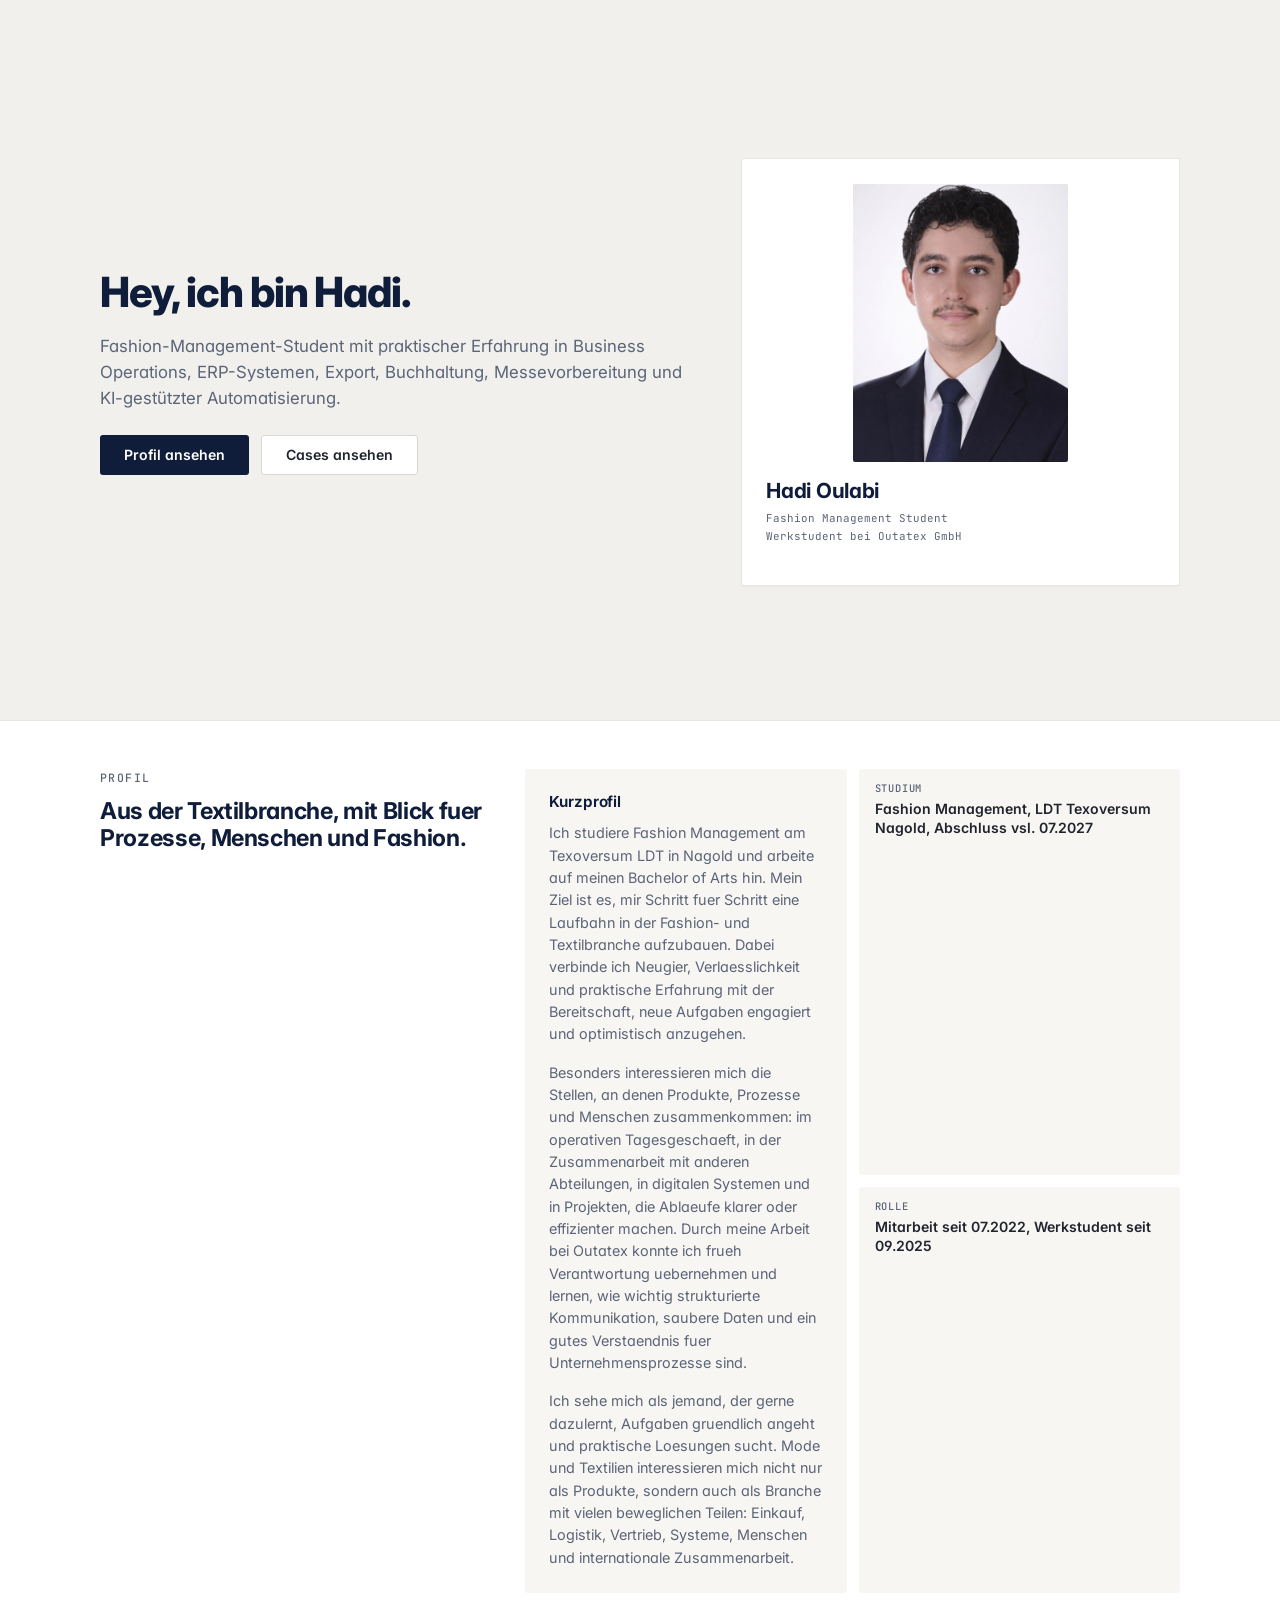
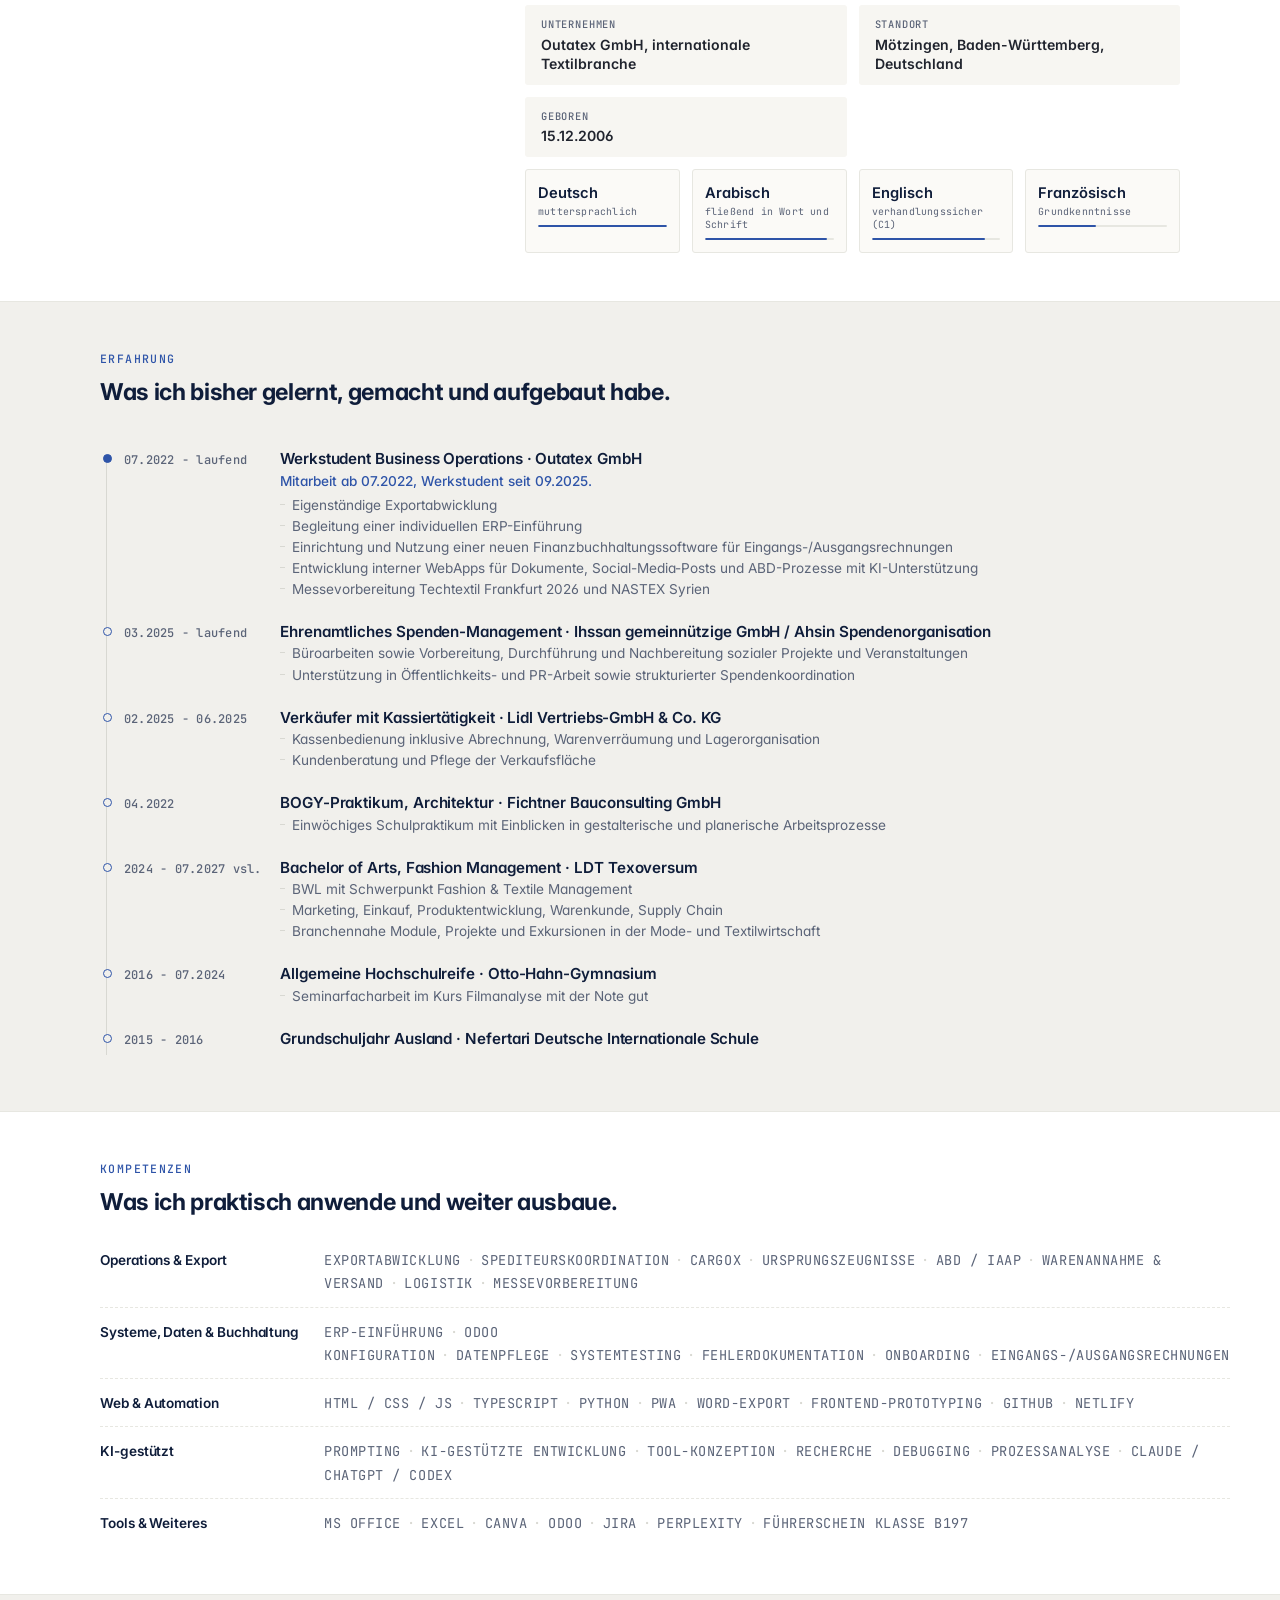
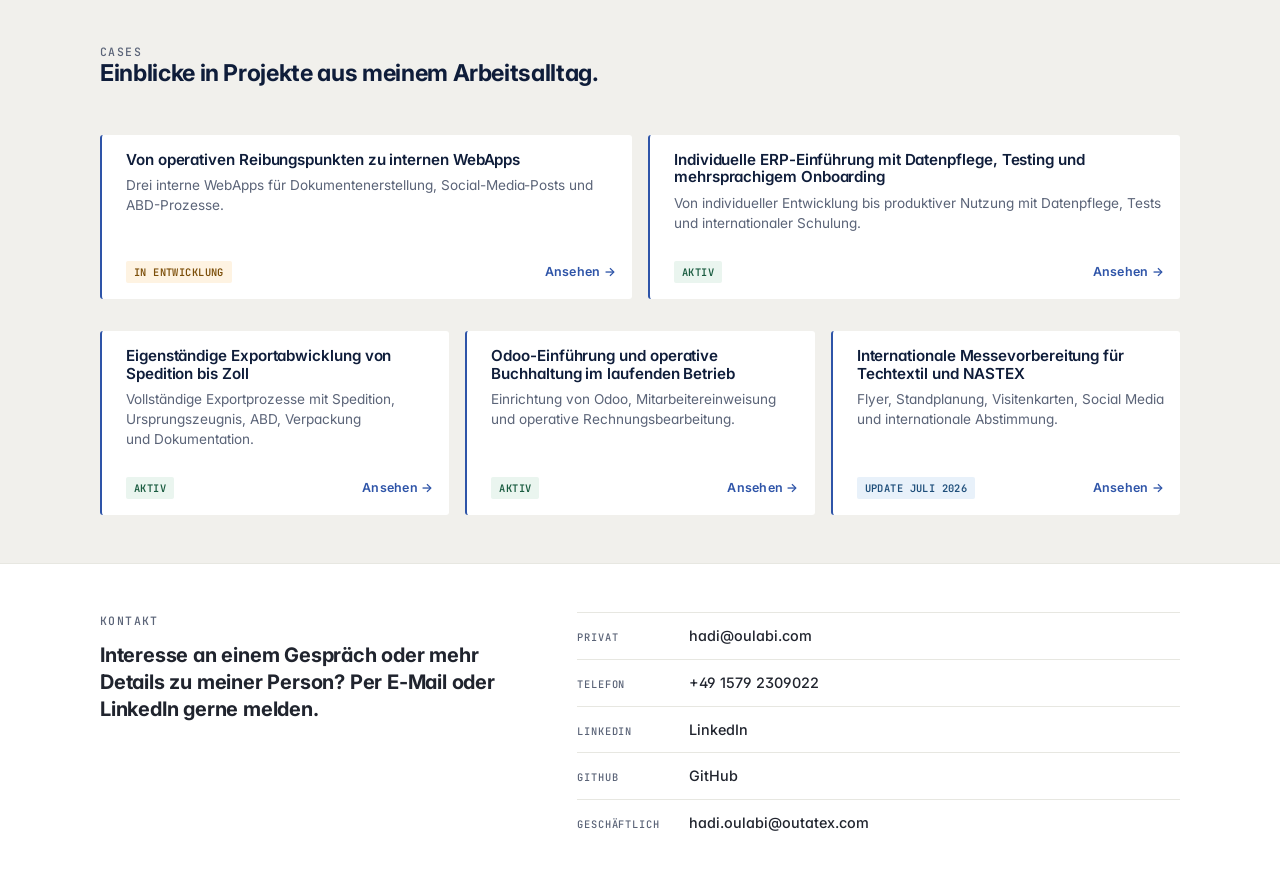
==== commit b1b96749: "Design update" ====
--- a/index.html
+++ b/index.html
@@ -8,6 +8,9 @@
       content="Hadi Oulabi – Fashion Management, Business Operations und KI-Automatisierung bei Outatex GmbH."
     >
     <title>Hadi Oulabi</title>
+    <link rel="preconnect" href="https://fonts.googleapis.com">
+    <link rel="preconnect" href="https://fonts.gstatic.com" crossorigin>
+    <link href="https://fonts.googleapis.com/css2?family=Inter:wght@300;400;500;600;700;800&family=JetBrains+Mono:wght@400;500;600&display=swap" rel="stylesheet">
     <link rel="stylesheet" href="assets/css/tokens.css">
     <link rel="stylesheet" href="assets/css/base.css">
     <link rel="stylesheet" href="assets/css/layout.css">
--- a/assets/css/tokens.css
+++ b/assets/css/tokens.css
@@ -1,27 +1,35 @@
 :root {
   color-scheme: light;
-  --color-bg: #f6f8fb;
+  /* Palette — derived from Lebenslauf */
+  --color-bg: #f1f0ec;
   --color-surface: #ffffff;
-  --color-surface-2: #edf2fa;
-  --color-text: #17202e;
-  --color-muted: #58677a;
-  --color-border: #d3dae8;
-  --color-strong: #0c1e48;
-  --color-accent: #1d4fa0;
-  --color-accent-2: #8b5e18;
+  --color-surface-2: #f7f6f2;
+  --color-text: #20242e;
+  --color-muted: #5b6478;
+  --color-border: #d8d8d2;
+  --color-rule: #e7e7e1;
+  --color-strong: #0f1d3a;
+  --color-accent: #2e54a8;
+  --color-accent-soft: #eaf0fb;
+  --color-accent-2: #b8704a;
   --color-accent-3: #b84b3a;
-  --color-blue: #2662b8;
-  --shadow-soft: 0 18px 48px rgba(23, 32, 46, 0.08);
-  --shadow-card: 0 1px 3px rgba(23, 32, 46, 0.05), 0 1px 2px rgba(23, 32, 46, 0.04);
+  --color-blue: #2e54a8;
+  /* Shadows — restrained */
+  --shadow-soft: 0 2px 4px rgba(15,29,58,.04), 0 12px 32px rgba(15,29,58,.07);
+  --shadow-card: 0 1px 2px rgba(15,29,58,.04);
+  /* Status */
   --color-status-active: #1a5c40;
   --color-status-active-bg: #eaf5ef;
   --color-status-dev: #7c4f0a;
   --color-status-dev-bg: #fef3e2;
   --color-status-planned: #1e4e7a;
   --color-status-planned-bg: #e8f1fa;
-  --radius: 8px;
-  --radius-small: 6px;
-  --container: 1120px;
+  /* Radii — compact, CV-like */
+  --radius: 3px;
+  --radius-small: 2px;
+  /* Layout */
+  --container: 1080px;
+  /* Spacing */
   --space-1: 0.25rem;
   --space-2: 0.5rem;
   --space-3: 0.75rem;
@@ -30,5 +38,7 @@
   --space-6: 2rem;
   --space-7: 3rem;
   --space-8: 4.5rem;
-  --font-sans: Inter, ui-sans-serif, system-ui, -apple-system, BlinkMacSystemFont, "Segoe UI", sans-serif;
+  /* Typography */
+  --font-sans: "Inter", "Helvetica Neue", Arial, sans-serif;
+  --font-mono: "JetBrains Mono", monospace;
 }
--- a/assets/css/base.css
+++ b/assets/css/base.css
@@ -6,7 +6,6 @@
   scroll-behavior: smooth;
 }
 
-/* Sticky header offset for anchor links */
 section[id] {
   scroll-margin-top: 0;
 }
@@ -16,15 +15,16 @@
   background: var(--color-bg);
   color: var(--color-text);
   font-family: var(--font-sans);
-  font-size: 16px;
-  line-height: 1.65;
+  font-size: 15.5px;
+  line-height: 1.5;
   letter-spacing: 0;
   -webkit-font-smoothing: antialiased;
   -moz-osx-font-smoothing: grayscale;
+  font-feature-settings: "ss01", "cv11";
 }
 
-body::selection {
-  background: rgba(29, 79, 160, 0.2);
+::selection {
+  background: rgba(46, 84, 168, 0.18);
 }
 
 a {
@@ -36,50 +36,48 @@
   max-width: 100%;
 }
 
-h1,
-h2,
-h3,
-h4,
-p {
+h1, h2, h3, h4, p {
   margin-top: 0;
 }
 
-h1,
-h2,
-h3,
-h4 {
-  line-height: 1.12;
+h1, h2, h3, h4 {
+  line-height: 1.15;
   letter-spacing: -0.015em;
+  color: var(--color-strong);
 }
 
 h1 {
-  font-size: 3rem;
+  font-size: 2.6rem;
+  font-weight: 800;
   letter-spacing: -0.025em;
-  margin-bottom: var(--space-5);
+  margin-bottom: var(--space-4);
 }
 
 h2 {
-  font-size: 2rem;
-  letter-spacing: -0.02em;
+  font-size: 1.45rem;
+  font-weight: 700;
+  letter-spacing: -0.015em;
   margin-bottom: var(--space-4);
 }
 
 h3 {
-  font-size: 1.25rem;
-  letter-spacing: -0.01em;
+  font-size: 1.05rem;
+  font-weight: 650;
+  letter-spacing: -0.005em;
   margin-bottom: var(--space-3);
 }
 
 p {
   margin-bottom: var(--space-4);
+  text-wrap: pretty;
 }
 
 ul {
-  padding-left: 1.2rem;
+  padding-left: 1.1rem;
 }
 
 li + li {
-  margin-top: var(--space-2);
+  margin-top: var(--space-1);
 }
 
 .skip-link {
@@ -88,7 +86,7 @@
   top: -100px;
   z-index: 100;
   padding: var(--space-2) var(--space-3);
-  background: var(--color-text);
+  background: var(--color-strong);
   color: var(--color-surface);
   border-radius: var(--radius-small);
   text-decoration: none;
@@ -104,20 +102,20 @@
   }
 
   h1 {
-    font-size: 2.2rem;
+    font-size: 2rem;
   }
 
   h2 {
-    font-size: 1.65rem;
+    font-size: 1.3rem;
   }
 }
 
-/* ── Section entrance animations ────────────── */
+/* ── Section entrance animations — subtle ──── */
 
 .section-animate {
   opacity: 0;
-  transform: translateY(20px);
-  transition: opacity 0.55s ease, transform 0.55s ease;
+  transform: translateY(10px);
+  transition: opacity 0.45s ease, transform 0.45s ease;
 }
 
 .section-animate.is-visible {
@@ -126,15 +124,15 @@
 }
 
 @keyframes fadeUp {
-  from { opacity: 0; transform: translateY(16px); }
+  from { opacity: 0; transform: translateY(8px); }
   to   { opacity: 1; transform: none; }
 }
 
 .hero-copy > * {
   opacity: 0;
-  animation: fadeUp 0.6s ease forwards;
+  animation: fadeUp 0.45s ease forwards;
 }
 
-.hero-copy > *:nth-child(1) { animation-delay: 0.15s; }
-.hero-copy > *:nth-child(2) { animation-delay: 0.3s; }
-.hero-copy > *:nth-child(3) { animation-delay: 0.45s; }
+.hero-copy > *:nth-child(1) { animation-delay: 0.08s; }
+.hero-copy > *:nth-child(2) { animation-delay: 0.18s; }
+.hero-copy > *:nth-child(3) { animation-delay: 0.28s; }
--- a/assets/css/layout.css
+++ b/assets/css/layout.css
@@ -3,23 +3,23 @@
   margin-inline: auto;
 }
 
-/* ── Header & Nav ────────────────────────────── */
+/* ── Header & Nav (case pages) ───────────────── */
 
 .site-header {
   position: sticky;
   top: 0;
   z-index: 50;
-  background: rgba(246, 248, 251, 0.92);
-  backdrop-filter: blur(20px);
-  -webkit-backdrop-filter: blur(20px);
-  border-bottom: 1px solid rgba(23, 32, 46, 0.07);
+  background: rgba(241, 240, 236, 0.92);
+  backdrop-filter: blur(16px);
+  -webkit-backdrop-filter: blur(16px);
+  border-bottom: 1px solid var(--color-rule);
 }
 
 .nav-shell {
   display: flex;
   align-items: center;
   justify-content: space-between;
-  min-height: 60px;
+  min-height: 52px;
   gap: var(--space-5);
 }
 
@@ -27,22 +27,11 @@
   display: inline-flex;
   align-items: center;
   gap: var(--space-3);
-  color: var(--color-text);
+  color: var(--color-strong);
   text-decoration: none;
   font-weight: 700;
+  font-size: 0.92rem;
   white-space: nowrap;
-}
-
-.brand-mark {
-  display: grid;
-  place-items: center;
-  width: 30px;
-  height: 30px;
-  border-radius: var(--radius-small);
-  background: var(--color-accent);
-  color: #fff;
-  font-size: 0.8rem;
-  font-weight: 800;
 }
 
 .nav-links {
@@ -54,14 +43,14 @@
 }
 
 .nav-links a {
-  min-height: 36px;
+  min-height: 32px;
   display: inline-flex;
   align-items: center;
   padding: 0 var(--space-3);
   border-radius: var(--radius-small);
   color: var(--color-muted);
-  font-size: 0.92rem;
-  font-weight: 600;
+  font-size: 0.85rem;
+  font-weight: 500;
   text-decoration: none;
   transition: color 120ms ease, background 120ms ease;
 }
@@ -69,41 +58,36 @@
 .nav-links a:hover,
 .nav-links a:focus-visible {
   color: var(--color-text);
-  background: rgba(23, 32, 46, 0.05);
+  background: rgba(32, 36, 46, 0.05);
   outline: none;
 }
 
 .nav-links a.is-active {
   color: var(--color-accent);
-  font-weight: 700;
+  font-weight: 600;
 }
 
 /* ── Hero ────────────────────────────────────── */
 
 .hero-section {
-  padding: var(--space-8) 0;
-  min-height: 92vh;
+  padding: var(--space-8) 0 var(--space-7);
+  min-height: 80vh;
   display: flex;
   align-items: center;
 }
 
 .hero-grid {
   display: grid;
-  grid-template-columns: minmax(0, 1.1fr) minmax(300px, 0.9fr);
+  grid-template-columns: minmax(0, 1.15fr) minmax(280px, 0.85fr);
   align-items: center;
   gap: var(--space-7);
 }
 
 .hero-lead {
-  max-width: 680px;
-  color: var(--color-muted);
-  font-size: 1.18rem;
-}
-
-.hero-note {
-  max-width: 620px;
-  color: var(--color-text);
-  font-weight: 650;
+  max-width: 600px;
+  color: var(--color-muted);
+  font-size: 1.05rem;
+  line-height: 1.55;
 }
 
 .hero-actions {
@@ -118,15 +102,17 @@
 
 .section {
   padding: var(--space-7) 0;
+  border-top: 1px solid var(--color-rule);
 }
 
 .band-section {
   padding: var(--space-7) 0;
   background: var(--color-surface);
+  border-top: 1px solid var(--color-rule);
 }
 
 .section-heading {
-  max-width: 760px;
+  max-width: 720px;
   margin-bottom: var(--space-6);
 }
 
@@ -146,7 +132,7 @@
 /* ── Case groups ─────────────────────────────── */
 
 .case-group + .case-group {
-  margin-top: var(--space-7);
+  margin-top: var(--space-6);
 }
 
 .case-grid {
@@ -171,9 +157,10 @@
 /* ── Footer ──────────────────────────────────── */
 
 .site-footer {
-  border-top: 1px solid rgba(23, 32, 46, 0.07);
+  border-top: 1px solid var(--color-rule);
   padding: var(--space-6) 0;
   color: var(--color-muted);
+  font-size: 0.88rem;
 }
 
 .footer-grid {
@@ -191,7 +178,7 @@
 
 .footer-links a {
   color: var(--color-muted);
-  font-size: 0.9rem;
+  font-size: 0.85rem;
   text-decoration: none;
 }
 
@@ -228,5 +215,6 @@
 
   .hero-section {
     padding-top: var(--space-7);
-  }
-}
+    min-height: auto;
+  }
+}
--- a/assets/css/components.css
+++ b/assets/css/components.css
@@ -1,8 +1,11 @@
+/* ── Eyebrow — monospace section label like CV ── */
+
 .eyebrow {
+  font-family: var(--font-mono);
   color: var(--color-accent);
-  font-size: 0.78rem;
-  font-weight: 800;
-  letter-spacing: 0.08em;
+  font-size: 0.72rem;
+  font-weight: 500;
+  letter-spacing: 0.12em;
   margin-bottom: var(--space-3);
   text-transform: uppercase;
 }
@@ -10,49 +13,540 @@
 /* ── Buttons ─────────────────────────────────── */
 
 .button {
-  min-height: 44px;
+  min-height: 40px;
   display: inline-flex;
   align-items: center;
   justify-content: center;
   padding: 0 var(--space-5);
   border: none;
   border-radius: var(--radius);
-  font-size: 0.95rem;
-  font-weight: 700;
+  font-size: 0.88rem;
+  font-weight: 600;
   text-decoration: none;
-  transition: transform 140ms ease, opacity 140ms ease, box-shadow 140ms ease;
+  transition: opacity 120ms ease, background 120ms ease;
 }
 
 .button:hover,
 .button:focus-visible {
-  transform: translateY(-1px);
   outline: none;
 }
 
 .button.primary {
   background: var(--color-strong);
   color: var(--color-surface);
-  box-shadow: 0 2px 8px rgba(12, 30, 72, 0.22);
 }
 
 .button.primary:hover,
 .button.primary:focus-visible {
-  opacity: 0.9;
-  box-shadow: 0 4px 16px rgba(12, 30, 72, 0.28);
+  opacity: 0.88;
 }
 
 .button.secondary {
-  background: var(--color-surface-2);
+  background: var(--color-surface);
   color: var(--color-text);
+  border: 1px solid var(--color-border);
 }
 
 .button.secondary:hover,
 .button.secondary:focus-visible {
+  background: var(--color-surface-2);
+}
+
+/* ── Profile card ────────────────────────────── */
+
+.profile-card {
+  padding: var(--space-5);
+  border-radius: var(--radius);
+  background: var(--color-surface);
+  border: 1px solid var(--color-rule);
+  box-shadow: var(--shadow-card);
+}
+
+/* ── Portrait slot ───────────────────────────── */
+
+.portrait-slot {
+  width: 56%;
+  aspect-ratio: 7 / 9;
+  margin-inline: auto;
+  margin-bottom: var(--space-4);
+  overflow: hidden;
+  border-radius: var(--radius);
+  border: 1px solid var(--color-rule);
+  background: var(--color-surface-2);
+}
+
+.portrait-slot span {
+  display: grid;
+  place-items: center;
+  width: 100%;
+  height: 100%;
+  color: var(--color-strong);
+  font-size: 2rem;
+  font-weight: 850;
+}
+
+.portrait-slot.has-photo {
+  border-color: transparent;
+  background: none;
+}
+
+.portrait-slot img {
+  width: 100%;
+  height: 100%;
+  object-fit: cover;
+  display: block;
+}
+
+.profile-card-copy h2 {
+  font-size: 1.3rem;
+  margin-bottom: var(--space-2);
+}
+
+.profile-card-copy p:not(.eyebrow) {
+  color: var(--color-muted);
+  font-size: 0.88rem;
+  line-height: 1.4;
+}
+
+.profile-card-copy p.profile-headline,
+.profile-card-copy p.company-ref {
+  font-family: var(--font-mono);
+  font-size: 0.68rem;
+  font-weight: 400;
+  line-height: 1.45;
+  color: var(--color-muted);
+  letter-spacing: 0;
+}
+
+.profile-headline {
+  margin-bottom: 2px;
+}
+
+.company-ref {
+  margin-top: 0;
+}
+
+/* ── Stats ───────────────────────────────────── */
+
+.stat-row {
+  display: grid;
+  grid-template-columns: repeat(3, minmax(0, 1fr));
+  gap: var(--space-3);
+  margin-top: var(--space-4);
+}
+
+.stat-item {
+  padding-top: var(--space-2);
+  border-top: 1px solid var(--color-rule);
+}
+
+.stat-item strong,
+.stat-item span {
+  display: block;
+}
+
+.stat-item strong {
+  color: var(--color-strong);
+  font-size: 0.88rem;
+}
+
+.stat-item span {
+  color: var(--color-muted);
+  font-family: var(--font-mono);
+  font-size: 0.65rem;
+  font-weight: 500;
+  letter-spacing: 0.04em;
+  text-transform: uppercase;
+}
+
+/* ── Resume intro ────────────────────────────── */
+
+.resume-intro {
+  display: grid;
+  grid-template-columns: minmax(0, 0.75fr) minmax(0, 1.25fr);
+  gap: var(--space-6);
+  align-items: start;
+}
+
+.resume-intro .section-heading p {
+  color: var(--color-muted);
+}
+
+/* ── Fact grid ───────────────────────────────── */
+
+.fact-grid {
+  display: grid;
+  grid-template-columns: repeat(2, minmax(0, 1fr));
+  gap: var(--space-3);
+}
+
+.profile-text {
+  grid-row: span 2;
+  padding: var(--space-5);
+  border-radius: var(--radius);
+  background: var(--color-surface-2);
+}
+
+.profile-text h3 {
+  font-size: 0.95rem;
+}
+
+.profile-text p {
+  color: var(--color-muted);
+  font-size: 0.9rem;
+  line-height: 1.55;
+}
+
+.profile-text p:last-child {
+  margin-bottom: 0;
+}
+
+.fact-item {
+  padding: var(--space-3) var(--space-4);
+  border-radius: var(--radius);
+  background: var(--color-surface-2);
+}
+
+.fact-item span,
+.fact-item strong {
+  display: block;
+}
+
+.fact-item span {
+  margin-bottom: 2px;
+  color: var(--color-muted);
+  font-family: var(--font-mono);
+  font-size: 0.65rem;
+  font-weight: 500;
+  text-transform: uppercase;
+  letter-spacing: 0.08em;
+}
+
+.fact-item strong {
+  color: var(--color-text);
+  font-size: 0.88rem;
+  font-weight: 600;
+  line-height: 1.35;
+}
+
+/* ── Language cards — CV-style ───────────────── */
+
+.lang-grid {
+  grid-column: 1 / -1;
+  display: grid;
+  grid-template-columns: repeat(4, 1fr);
+  gap: var(--space-3);
+}
+
+.lang-card {
+  border: 1px solid var(--color-rule);
+  border-radius: var(--radius);
+  padding: var(--space-3);
+  background: #fbfaf7;
+}
+
+.lang-name {
+  font-size: 0.92rem;
+  font-weight: 600;
+  color: var(--color-strong);
+}
+
+.lang-level {
+  margin-top: 2px;
+  font-family: var(--font-mono);
+  font-size: 0.62rem;
+  color: var(--color-muted);
+  letter-spacing: 0.02em;
+  line-height: 1.3;
+}
+
+.lang-bar {
+  margin-top: 6px;
+  height: 2px;
+  width: 100%;
+  background: var(--color-rule);
+  border-radius: 2px;
+  overflow: hidden;
+}
+
+.lang-fill {
+  height: 100%;
+  background: var(--color-accent);
+  border-radius: 2px;
+}
+
+/* ── Timeline ────────────────────────────────── */
+
+.timeline {
+  display: grid;
+  gap: 0;
+  position: relative;
+  padding-left: 24px;
+}
+
+.timeline::before {
+  content: "";
+  position: absolute;
+  left: 6px;
+  top: 20px;
+  bottom: 8px;
+  width: 1px;
   background: var(--color-border);
-  color: var(--color-text);
-}
-
-/* ── Signal board (case sidebar panel) ───────── */
+}
+
+.timeline-item {
+  display: grid;
+  grid-template-columns: 140px minmax(0, 1fr);
+  gap: var(--space-4);
+  padding: var(--space-3) 0;
+  position: relative;
+}
+
+.timeline-item::before {
+  content: "";
+  position: absolute;
+  left: -21px;
+  top: 16px;
+  width: 7px;
+  height: 7px;
+  border-radius: 50%;
+  background: var(--color-bg);
+  border: 1.5px solid var(--color-accent);
+  z-index: 1;
+}
+
+.timeline-item:first-child::before {
+  background: var(--color-accent);
+}
+
+.timeline-period {
+  font-family: var(--font-mono);
+  color: var(--color-muted);
+  font-size: 0.75rem;
+  font-weight: 500;
+  letter-spacing: 0.02em;
+  padding-top: 1px;
+}
+
+.timeline-copy h3 {
+  font-size: 0.95rem;
+  font-weight: 600;
+  color: var(--color-strong);
+  margin-bottom: var(--space-1);
+}
+
+.timeline-copy p {
+  max-width: 720px;
+  margin-bottom: var(--space-1);
+  font-size: 0.85rem;
+  color: var(--color-accent);
+  font-weight: 500;
+}
+
+.timeline-copy ul {
+  margin: var(--space-1) 0 0;
+  padding: 0;
+  list-style: none;
+}
+
+.timeline-copy li {
+  position: relative;
+  padding-left: 12px;
+  font-size: 0.85rem;
+  line-height: 1.4;
+  color: var(--color-muted);
+}
+
+.timeline-copy li::before {
+  content: "";
+  position: absolute;
+  left: 0;
+  top: 8px;
+  width: 5px;
+  height: 1px;
+  background: var(--color-border);
+}
+
+.timeline-copy li + li {
+  margin-top: 2px;
+}
+
+/* ── Skills — key-value rows like CV ─────────── */
+
+.skill-grid {
+  display: grid;
+  grid-template-columns: 1fr;
+  gap: 0;
+}
+
+.skill-card {
+  display: grid;
+  grid-template-columns: 200px 1fr;
+  gap: var(--space-3) var(--space-5);
+  padding: var(--space-3) 0;
+  border-top: 1px dashed var(--color-rule);
+  background: transparent;
+  border-radius: 0;
+  min-height: auto;
+  align-items: baseline;
+}
+
+.skill-card:first-child {
+  border-top: 0;
+  padding-top: 0;
+}
+
+.skill-card .marker {
+  display: none;
+}
+
+.skill-card h3 {
+  font-size: 0.85rem;
+  font-weight: 600;
+  color: var(--color-strong);
+  margin-bottom: 0;
+  grid-column: 1;
+}
+
+.skill-card p {
+  display: none;
+}
+
+.skill-card .chip-row {
+  display: block;
+  grid-column: 2;
+  line-height: 1.5;
+}
+
+.skill-card .chip {
+  display: inline;
+  background: none;
+  padding: 0;
+  border-radius: 0;
+  color: var(--color-muted);
+  font-size: 0.85rem;
+  font-weight: 400;
+  min-height: auto;
+}
+
+.skill-card .chip + .chip::before {
+  content: "·";
+  margin: 0 6px;
+  color: var(--color-border);
+}
+
+/* ── Case card ───────────────────────────────── */
+
+.case-card {
+  min-height: auto;
+  display: flex;
+  flex-direction: column;
+  padding: var(--space-4) var(--space-4) var(--space-4) var(--space-5);
+  text-decoration: none;
+  border-radius: var(--radius);
+  background: var(--color-surface);
+  border-left: 2px solid var(--color-accent);
+  box-shadow: none;
+  transition: background 120ms ease;
+}
+
+.case-card:hover,
+.case-card:focus-visible {
+  background: var(--color-accent-soft);
+  outline: none;
+}
+
+.case-card.compact {
+  min-height: auto;
+}
+
+.case-card h3 {
+  font-size: 0.95rem;
+  font-weight: 600;
+  margin-bottom: var(--space-2);
+  color: var(--color-strong);
+}
+
+.case-card p {
+  color: var(--color-muted);
+  font-size: 0.85rem;
+  line-height: 1.45;
+}
+
+.case-card .card-footer {
+  display: flex;
+  align-items: center;
+  justify-content: space-between;
+  gap: var(--space-3);
+  margin-top: auto;
+  padding-top: var(--space-3);
+  font-size: 0.82rem;
+}
+
+.case-card .card-footer > span:last-child {
+  color: var(--color-accent);
+  font-weight: 600;
+  font-size: 0.78rem;
+  letter-spacing: 0.02em;
+}
+
+/* ── Chips & status chips ────────────────────── */
+
+.chip {
+  display: inline-flex;
+  align-items: center;
+  min-height: 22px;
+  padding: 0 var(--space-2);
+  border: none;
+  border-radius: var(--radius-small);
+  font-family: var(--font-mono);
+  font-size: 0.65rem;
+  font-weight: 500;
+  letter-spacing: 0.04em;
+  text-transform: uppercase;
+}
+
+.chip-row {
+  display: flex;
+  align-items: center;
+  gap: var(--space-2);
+  flex-wrap: wrap;
+}
+
+.status-chip {
+  background: rgba(32, 36, 46, 0.06);
+  color: var(--color-strong);
+  font-weight: 600;
+}
+
+.status-chip.chip--active {
+  background: var(--color-status-active-bg);
+  color: var(--color-status-active);
+}
+
+.status-chip.chip--dev {
+  background: var(--color-status-dev-bg);
+  color: var(--color-status-dev);
+}
+
+.status-chip.chip--planned {
+  background: var(--color-status-planned-bg);
+  color: var(--color-status-planned);
+}
+
+/* ── Group label ─────────────────────────────── */
+
+.group-label {
+  margin-bottom: var(--space-3);
+  color: var(--color-muted);
+  font-family: var(--font-mono);
+  font-size: 0.68rem;
+  font-weight: 500;
+  letter-spacing: 0.08em;
+  text-transform: uppercase;
+}
+
+/* ── Signal board (case sidebar) ─────────────── */
 
 .signal-board {
   padding: var(--space-5);
@@ -66,13 +560,13 @@
   gap: var(--space-2);
   margin-bottom: var(--space-5);
   color: var(--color-muted);
-  font-size: 0.9rem;
-  font-weight: 700;
+  font-size: 0.85rem;
+  font-weight: 600;
 }
 
 .status-dot {
-  width: 8px;
-  height: 8px;
+  width: 7px;
+  height: 7px;
   border-radius: 999px;
   background: var(--color-accent);
 }
@@ -84,7 +578,7 @@
 
 .signal-step {
   display: grid;
-  grid-template-columns: 44px 1fr;
+  grid-template-columns: 40px 1fr;
   gap: var(--space-2) var(--space-3);
   align-items: center;
   padding: var(--space-3) 0;
@@ -93,25 +587,26 @@
 .signal-step span:last-child {
   grid-column: 2;
   color: var(--color-muted);
-  font-size: 0.92rem;
+  font-size: 0.88rem;
 }
 
 .step-index {
   display: grid;
   place-items: center;
-  width: 36px;
-  height: 36px;
+  width: 32px;
+  height: 32px;
   border-radius: var(--radius-small);
-  background: rgba(29, 79, 160, 0.1);
+  background: var(--color-accent-soft);
   color: var(--color-accent);
-  font-size: 0.78rem;
-  font-weight: 800;
+  font-family: var(--font-mono);
+  font-size: 0.72rem;
+  font-weight: 600;
 }
 
 .signal-line {
   width: 1px;
-  height: 18px;
-  margin-left: 34px;
+  height: 14px;
+  margin-left: 30px;
   background: var(--color-border);
 }
 
@@ -120,262 +615,20 @@
 .competency-grid {
   display: grid;
   grid-template-columns: repeat(3, minmax(0, 1fr));
-  gap: var(--space-5);
-}
-
-/* ── Core surface types ──────────────────────── */
-/*
-  No borders. Hierarchy via:
-  - background color (surface vs surface-2)
-  - shadow (interactive / elevated elements only)
-  - spacing
-*/
-
-.profile-card {
-  padding: var(--space-4);
-  border-radius: var(--radius);
-  background: var(--color-surface);
-  box-shadow: 0 2px 12px rgba(23, 32, 46, 0.07), 0 1px 3px rgba(23, 32, 46, 0.04);
-}
-
-.case-card {
-  border-radius: var(--radius);
-  background: var(--color-surface);
-  box-shadow: 0 1px 3px rgba(23, 32, 46, 0.05), 0 2px 8px rgba(23, 32, 46, 0.03);
-}
-
-.competency-item,
-.skill-card,
-.fact-item,
-.detail-card,
-.evidence-item,
-.profile-text {
+  gap: var(--space-4);
+}
+
+.competency-item {
+  padding: var(--space-5);
   border-radius: var(--radius);
   background: var(--color-surface-2);
-}
-
-.method-item,
-.update-panel {
-  border-radius: var(--radius);
-  background: transparent;
-}
-
-.case-summary {
-  border-radius: var(--radius);
-  background: var(--color-surface-2);
-}
-
-/* ── Portrait slot ───────────────────────────── */
-
-.portrait-slot {
-  position: relative;
-  width: 48%;
-  margin-inline: auto;
+  min-height: 180px;
+}
+
+.competency-item .marker {
+  width: 20px;
+  height: 2px;
   margin-bottom: var(--space-4);
-  overflow: hidden;
-  border-radius: var(--radius);
-  background:
-    linear-gradient(135deg, rgba(29, 79, 160, 0.1), rgba(38, 98, 184, 0.06)),
-    var(--color-surface-2);
-}
-
-.portrait-slot span {
-  display: grid;
-  place-items: center;
-  width: 96px;
-  height: 96px;
-  border-radius: 999px;
-  background: var(--color-surface);
-  color: var(--color-strong);
-  font-size: 2rem;
-  font-weight: 850;
-}
-
-.portrait-slot.has-photo {
-  background: var(--color-surface);
-}
-
-.portrait-slot img {
-  width: 100%;
-  height: auto;
-  display: block;
-}
-
-.profile-card-copy h2 {
-  margin-bottom: var(--space-2);
-}
-
-.profile-card-copy p:not(.eyebrow) {
-  color: var(--color-muted);
-}
-
-/* ── Stats ───────────────────────────────────── */
-
-.stat-row {
-  display: grid;
-  grid-template-columns: repeat(3, minmax(0, 1fr));
-  gap: var(--space-3);
-  margin-top: var(--space-5);
-}
-
-.stat-item {
-  padding-top: var(--space-3);
-  border-top: 1px solid rgba(23, 32, 46, 0.08);
-}
-
-.stat-item strong,
-.stat-item span {
-  display: block;
-}
-
-.stat-item strong {
-  color: var(--color-strong);
-  font-size: 1.05rem;
-}
-
-.stat-item span {
-  color: var(--color-muted);
-  font-size: 0.82rem;
-  font-weight: 700;
-}
-
-/* ── Resume intro ────────────────────────────── */
-
-.resume-intro {
-  display: grid;
-  grid-template-columns: minmax(0, 0.75fr) minmax(0, 1.25fr);
-  gap: var(--space-6);
-  align-items: start;
-}
-
-.resume-intro .section-heading p {
-  color: var(--color-muted);
-}
-
-/* ── Fact grid ───────────────────────────────── */
-
-.fact-grid {
-  display: grid;
-  grid-template-columns: repeat(2, minmax(0, 1fr));
-  gap: var(--space-3);
-}
-
-.profile-text {
-  grid-row: span 2;
-  padding: var(--space-5);
-}
-
-.profile-text p {
-  color: var(--color-muted);
-}
-
-.profile-text p:last-child {
-  margin-bottom: 0;
-}
-
-.fact-item {
-  padding: var(--space-4);
-}
-
-.fact-item span,
-.fact-item strong {
-  display: block;
-}
-
-.fact-item span {
-  margin-bottom: var(--space-2);
-  color: var(--color-muted);
-  font-size: 0.8rem;
-  font-weight: 750;
-  text-transform: uppercase;
-  letter-spacing: 0.06em;
-}
-
-.fact-item strong {
-  color: var(--color-text);
-  line-height: 1.35;
-}
-
-/* ── Timeline ────────────────────────────────── */
-
-.timeline {
-  display: grid;
-  gap: 0;
-}
-
-.timeline-item {
-  display: grid;
-  grid-template-columns: 140px minmax(0, 1fr);
-  gap: var(--space-4);
-  padding: var(--space-3) 0;
-  border-top: 1px solid rgba(23, 32, 46, 0.07);
-}
-
-.timeline-item:last-child {
-  border-bottom: none;
-}
-
-.timeline-period {
-  color: var(--color-accent);
-  font-size: 0.88rem;
-  font-weight: 800;
-}
-
-.timeline-copy h3 {
-  font-size: 1rem;
-  margin-bottom: var(--space-1);
-}
-
-.timeline-copy p {
-  max-width: 760px;
-  margin-bottom: 0;
-  font-size: 0.92rem;
-  color: var(--color-muted);
-}
-
-/* ── Skills ──────────────────────────────────── */
-
-.skill-grid {
-  display: grid;
-  grid-template-columns: repeat(2, minmax(0, 1fr));
-  gap: var(--space-4);
-}
-
-.skill-card {
-  padding: var(--space-5);
-  min-height: 200px;
-  display: flex;
-  flex-direction: column;
-  gap: var(--space-3);
-}
-
-.skill-card h3 {
-  margin-bottom: 0;
-}
-
-.skill-card .chip-row {
-  align-items: flex-start;
-  align-content: flex-start;
-}
-
-.case-card .chip-row {
-  flex: 1;
-  align-content: flex-start;
-  margin-bottom: var(--space-3);
-}
-
-/* ── Competency items ────────────────────────── */
-
-.competency-item {
-  padding: var(--space-5);
-  min-height: 200px;
-}
-
-.competency-item .marker {
-  width: 24px;
-  height: 3px;
-  margin-bottom: var(--space-4);
-  border-radius: 999px;
   background: var(--color-accent);
 }
 
@@ -397,99 +650,6 @@
   color: var(--color-muted);
 }
 
-/* ── Case card ───────────────────────────────── */
-
-.case-card {
-  min-height: 220px;
-  display: flex;
-  flex-direction: column;
-  padding: var(--space-4);
-  text-decoration: none;
-  transition: transform 150ms ease, box-shadow 150ms ease;
-}
-
-.case-card:hover,
-.case-card:focus-visible {
-  transform: translateY(-3px);
-  box-shadow: 0 8px 28px rgba(23, 32, 46, 0.1), 0 2px 8px rgba(23, 32, 46, 0.06);
-  outline: none;
-}
-
-.case-card.compact {
-  min-height: 180px;
-}
-
-.case-card h3 {
-  font-size: 1.05rem;
-  margin-bottom: var(--space-2);
-}
-
-.case-card p {
-  font-size: 0.9rem;
-}
-
-.case-card .card-footer {
-  display: flex;
-  align-items: center;
-  justify-content: space-between;
-  gap: var(--space-3);
-  margin-top: auto;
-}
-
-/* ── Group label ─────────────────────────────── */
-
-.group-label {
-  margin-bottom: var(--space-3);
-  color: var(--color-muted);
-  font-size: 0.82rem;
-  font-weight: 750;
-  letter-spacing: 0.06em;
-  text-transform: uppercase;
-}
-
-/* ── Chips ───────────────────────────────────── */
-
-.chip-row {
-  display: flex;
-  align-items: center;
-  gap: var(--space-2);
-  flex-wrap: wrap;
-}
-
-.chip {
-  display: inline-flex;
-  align-items: center;
-  min-height: 26px;
-  padding: 0 var(--space-3);
-  border: none;
-  border-radius: 999px;
-  background: rgba(23, 32, 46, 0.06);
-  color: var(--color-muted);
-  font-size: 0.8rem;
-  font-weight: 650;
-}
-
-.status-chip {
-  background: rgba(23, 32, 46, 0.07);
-  color: var(--color-strong);
-  font-weight: 700;
-}
-
-.status-chip.chip--active {
-  background: var(--color-status-active-bg);
-  color: var(--color-status-active);
-}
-
-.status-chip.chip--dev {
-  background: var(--color-status-dev-bg);
-  color: var(--color-status-dev);
-}
-
-.status-chip.chip--planned {
-  background: var(--color-status-planned-bg);
-  color: var(--color-status-planned);
-}
-
 /* ── Method list ─────────────────────────────── */
 
 .method-list {
@@ -499,10 +659,12 @@
 
 .method-item {
   display: grid;
-  grid-template-columns: 48px 1fr;
+  grid-template-columns: 44px 1fr;
   gap: var(--space-4);
   padding: var(--space-4) 0;
-  border-top: 1px solid rgba(23, 32, 46, 0.07);
+  border-top: 1px solid var(--color-rule);
+  border-radius: 0;
+  background: transparent;
 }
 
 .method-item:last-child {
@@ -512,13 +674,14 @@
 .method-number {
   display: grid;
   place-items: center;
-  width: 40px;
-  height: 40px;
+  width: 36px;
+  height: 36px;
   border-radius: 999px;
-  background: rgba(29, 79, 160, 0.1);
+  background: var(--color-accent-soft);
   color: var(--color-accent);
-  font-size: 0.82rem;
-  font-weight: 800;
+  font-family: var(--font-mono);
+  font-size: 0.75rem;
+  font-weight: 600;
 }
 
 /* ── Update panel ────────────────────────────── */
@@ -529,6 +692,8 @@
   gap: var(--space-5);
   align-items: center;
   padding: var(--space-6) 0;
+  border-radius: 0;
+  background: transparent;
 }
 
 .update-panel p {
@@ -540,7 +705,7 @@
 
 .contact-layout {
   display: grid;
-  grid-template-columns: minmax(0, 0.9fr) minmax(320px, 1.1fr);
+  grid-template-columns: minmax(0, 0.85fr) minmax(300px, 1.15fr);
   gap: var(--space-6);
   align-items: start;
 }
@@ -550,10 +715,10 @@
 }
 
 .contact-heading {
-  font-size: 1.4rem;
+  font-size: 1.25rem;
   font-weight: 700;
   letter-spacing: -0.01em;
-  line-height: 1.3;
+  line-height: 1.35;
   color: var(--color-text);
 }
 
@@ -571,14 +736,16 @@
 
 .contact-item {
   display: grid;
-  gap: var(--space-1);
-  padding: var(--space-4) 0;
-  border-bottom: 1px solid rgba(23, 32, 46, 0.07);
+  grid-template-columns: 100px 1fr;
+  gap: var(--space-3);
+  align-items: baseline;
+  padding: var(--space-3) 0;
+  border-bottom: 1px solid var(--color-rule);
   text-decoration: none;
 }
 
 .contact-item:first-child {
-  border-top: 1px solid rgba(23, 32, 46, 0.07);
+  border-top: 1px solid var(--color-rule);
 }
 
 .contact-item:last-child {
@@ -587,14 +754,17 @@
 
 .contact-item span {
   color: var(--color-muted);
-  font-size: 0.78rem;
-  font-weight: 750;
+  font-family: var(--font-mono);
+  font-size: 0.65rem;
+  font-weight: 500;
   text-transform: uppercase;
-  letter-spacing: 0.06em;
+  letter-spacing: 0.08em;
 }
 
 .contact-item strong {
   color: var(--color-text);
+  font-size: 0.9rem;
+  font-weight: 500;
   overflow-wrap: anywhere;
 }
 
@@ -608,17 +778,24 @@
 @media (max-width: 920px) {
   .competency-grid,
   .resume-intro,
-  .skill-grid,
   .contact-layout {
     grid-template-columns: 1fr;
   }
 
+  .skill-card {
+    grid-template-columns: 1fr;
+  }
+
   .update-panel {
     grid-template-columns: 1fr;
   }
 
   .profile-text {
     grid-row: auto;
+  }
+
+  .lang-grid {
+    grid-template-columns: repeat(2, 1fr);
   }
 }
 
@@ -628,4 +805,13 @@
   .stat-row {
     grid-template-columns: 1fr;
   }
-}
+
+  .lang-grid {
+    grid-template-columns: 1fr 1fr;
+  }
+
+  .contact-item {
+    grid-template-columns: 1fr;
+    gap: 2px;
+  }
+}
--- a/assets/css/pages.css
+++ b/assets/css/pages.css
@@ -3,15 +3,19 @@
 .case-hero {
   padding: var(--space-8) 0 var(--space-7);
   background: var(--color-surface);
+  border-bottom: 1px solid var(--color-rule);
 }
 
 .breadcrumb {
   display: inline-flex;
   align-items: center;
   gap: var(--space-2);
-  margin-bottom: var(--space-6);
-  color: var(--color-muted);
-  font-size: 0.88rem;
+  margin-bottom: var(--space-5);
+  color: var(--color-muted);
+  font-family: var(--font-mono);
+  font-size: 0.75rem;
+  font-weight: 500;
+  letter-spacing: 0.02em;
   text-decoration: none;
   transition: color 120ms ease;
 }
@@ -23,14 +27,19 @@
 .case-hero-grid {
   display: grid;
   grid-template-columns: minmax(0, 1.15fr) minmax(280px, 0.85fr);
-  gap: var(--space-8);
+  gap: var(--space-7);
   align-items: start;
 }
 
+.case-hero-grid h1 {
+  font-size: 1.8rem;
+  line-height: 1.2;
+}
+
 .case-subtitle {
   color: var(--color-muted);
-  font-size: 1.15rem;
-  max-width: 680px;
+  font-size: 1.02rem;
+  max-width: 640px;
   line-height: 1.5;
 }
 
@@ -38,65 +47,87 @@
 
 .case-summary {
   padding: var(--space-5);
-  min-height: 32rem;
+  border-radius: var(--radius);
+  background: var(--color-surface-2);
+  border: 1px solid var(--color-rule);
+  min-height: auto;
 }
 
 .case-summary strong {
   display: block;
   margin-bottom: var(--space-3);
-  color: var(--color-text);
-  font-size: 0.92rem;
+  color: var(--color-strong);
+  font-size: 0.82rem;
+  font-family: var(--font-mono);
+  letter-spacing: 0.04em;
+  text-transform: uppercase;
+}
+
+.case-summary p {
+  font-size: 0.88rem;
+  line-height: 1.5;
 }
 
 .meta-grid {
   display: grid;
   grid-template-columns: repeat(2, minmax(0, 1fr));
   gap: 0;
-  margin-top: var(--space-5);
+  margin-top: var(--space-4);
 }
 
 .meta-card {
-  padding: var(--space-3) 0 var(--space-3);
-  border-top: 1px solid rgba(23, 32, 46, 0.08);
+  padding: var(--space-3) 0;
+  border-top: 1px solid var(--color-rule);
 }
 
 .meta-card span {
   display: block;
   color: var(--color-muted);
-  font-size: 0.75rem;
-  font-weight: 700;
-  letter-spacing: 0.06em;
-  margin-bottom: var(--space-1);
+  font-family: var(--font-mono);
+  font-size: 0.6rem;
+  font-weight: 500;
+  letter-spacing: 0.08em;
+  margin-bottom: 2px;
   text-transform: uppercase;
 }
 
 .meta-card p {
   margin-bottom: 0;
-  color: var(--color-text);
+  color: var(--color-strong);
+  font-weight: 600;
+  font-size: 0.85rem;
+}
+
+/* ── Narrative grid ──────────────────────────── */
+
+.case-section {
+  padding: var(--space-7) 0;
+  border-top: 1px solid var(--color-rule);
+}
+
+.narrative-grid {
+  display: grid;
+  grid-template-columns: repeat(2, minmax(0, 1fr));
+  gap: var(--space-4);
+}
+
+.detail-card {
+  padding: var(--space-5);
+  border-radius: var(--radius);
+  background: var(--color-surface-2);
+  border-left: 2px solid var(--color-accent);
+}
+
+.detail-card h3 {
+  font-size: 0.88rem;
   font-weight: 700;
-  font-size: 0.92rem;
-}
-
-/* ── Narrative grid ──────────────────────────── */
-
-.case-section {
-  padding: var(--space-8) 0;
-}
-
-.narrative-grid {
-  display: grid;
-  grid-template-columns: repeat(2, minmax(0, 1fr));
-  gap: var(--space-4);
-}
-
-.detail-card {
-  padding: var(--space-5);
-}
-
-.detail-card h3 {
-  font-size: 1rem;
-  font-weight: 750;
-  margin-bottom: var(--space-3);
+  margin-bottom: var(--space-3);
+  color: var(--color-strong);
+}
+
+.detail-card p {
+  font-size: 0.88rem;
+  line-height: 1.5;
 }
 
 .detail-card p:last-child,
@@ -125,12 +156,21 @@
   background: var(--color-surface-2);
 }
 
-.content-section + .content-section {
-  margin-top: 0;
+.content-section h3 {
+  font-size: 0.92rem;
+  font-weight: 650;
+  color: var(--color-strong);
+  margin-bottom: var(--space-3);
 }
 
 .content-section p {
   color: var(--color-muted);
+  font-size: 0.88rem;
+  line-height: 1.5;
+}
+
+.content-section p:last-child {
+  margin-bottom: 0;
 }
 
 /* ── Evidence ────────────────────────────────── */
@@ -140,6 +180,7 @@
   border-radius: var(--radius);
   overflow: hidden;
   background: var(--color-surface-2);
+  border: 1px solid var(--color-rule);
 }
 
 .evidence-visual img {
@@ -151,8 +192,8 @@
   margin: 0;
   padding: var(--space-3) var(--space-4);
   color: var(--color-muted);
-  font-size: 0.85rem;
-  border-top: 1px solid rgba(23, 32, 46, 0.07);
+  font-size: 0.78rem;
+  border-top: 1px solid var(--color-rule);
 }
 
 .evidence-grid {
@@ -162,17 +203,20 @@
 }
 
 .evidence-item {
-  min-height: 180px;
-  padding: var(--space-5);
+  min-height: 160px;
+  padding: var(--space-5);
+  border-radius: var(--radius);
+  background: var(--color-surface-2);
 }
 
 .evidence-item .evidence-type {
   display: inline-flex;
   margin-bottom: var(--space-3);
   color: var(--color-accent);
-  font-size: 0.75rem;
-  font-weight: 800;
-  letter-spacing: 0.08em;
+  font-family: var(--font-mono);
+  font-size: 0.62rem;
+  font-weight: 600;
+  letter-spacing: 0.1em;
   text-transform: uppercase;
 }
 
@@ -186,32 +230,34 @@
 
 .next-link {
   display: block;
-  padding: var(--space-5);
+  padding: var(--space-4);
   border-radius: var(--radius);
   background: var(--color-surface-2);
   text-decoration: none;
-  transition: background 140ms ease, transform 140ms ease;
+  border-left: 2px solid var(--color-accent);
+  transition: background 120ms ease;
 }
 
 .next-link:hover,
 .next-link:focus-visible {
-  background: var(--color-border);
-  transform: translateY(-1px);
+  background: var(--color-accent-soft);
   outline: none;
 }
 
 .next-link span {
   display: block;
   color: var(--color-muted);
-  font-size: 0.78rem;
-  font-weight: 750;
-  letter-spacing: 0.06em;
+  font-family: var(--font-mono);
+  font-size: 0.65rem;
+  font-weight: 500;
+  letter-spacing: 0.08em;
   margin-bottom: var(--space-2);
   text-transform: uppercase;
 }
 
 .next-link strong {
-  color: var(--color-text);
+  color: var(--color-strong);
+  font-size: 0.9rem;
 }
 
 /* ── Responsive ──────────────────────────────── */
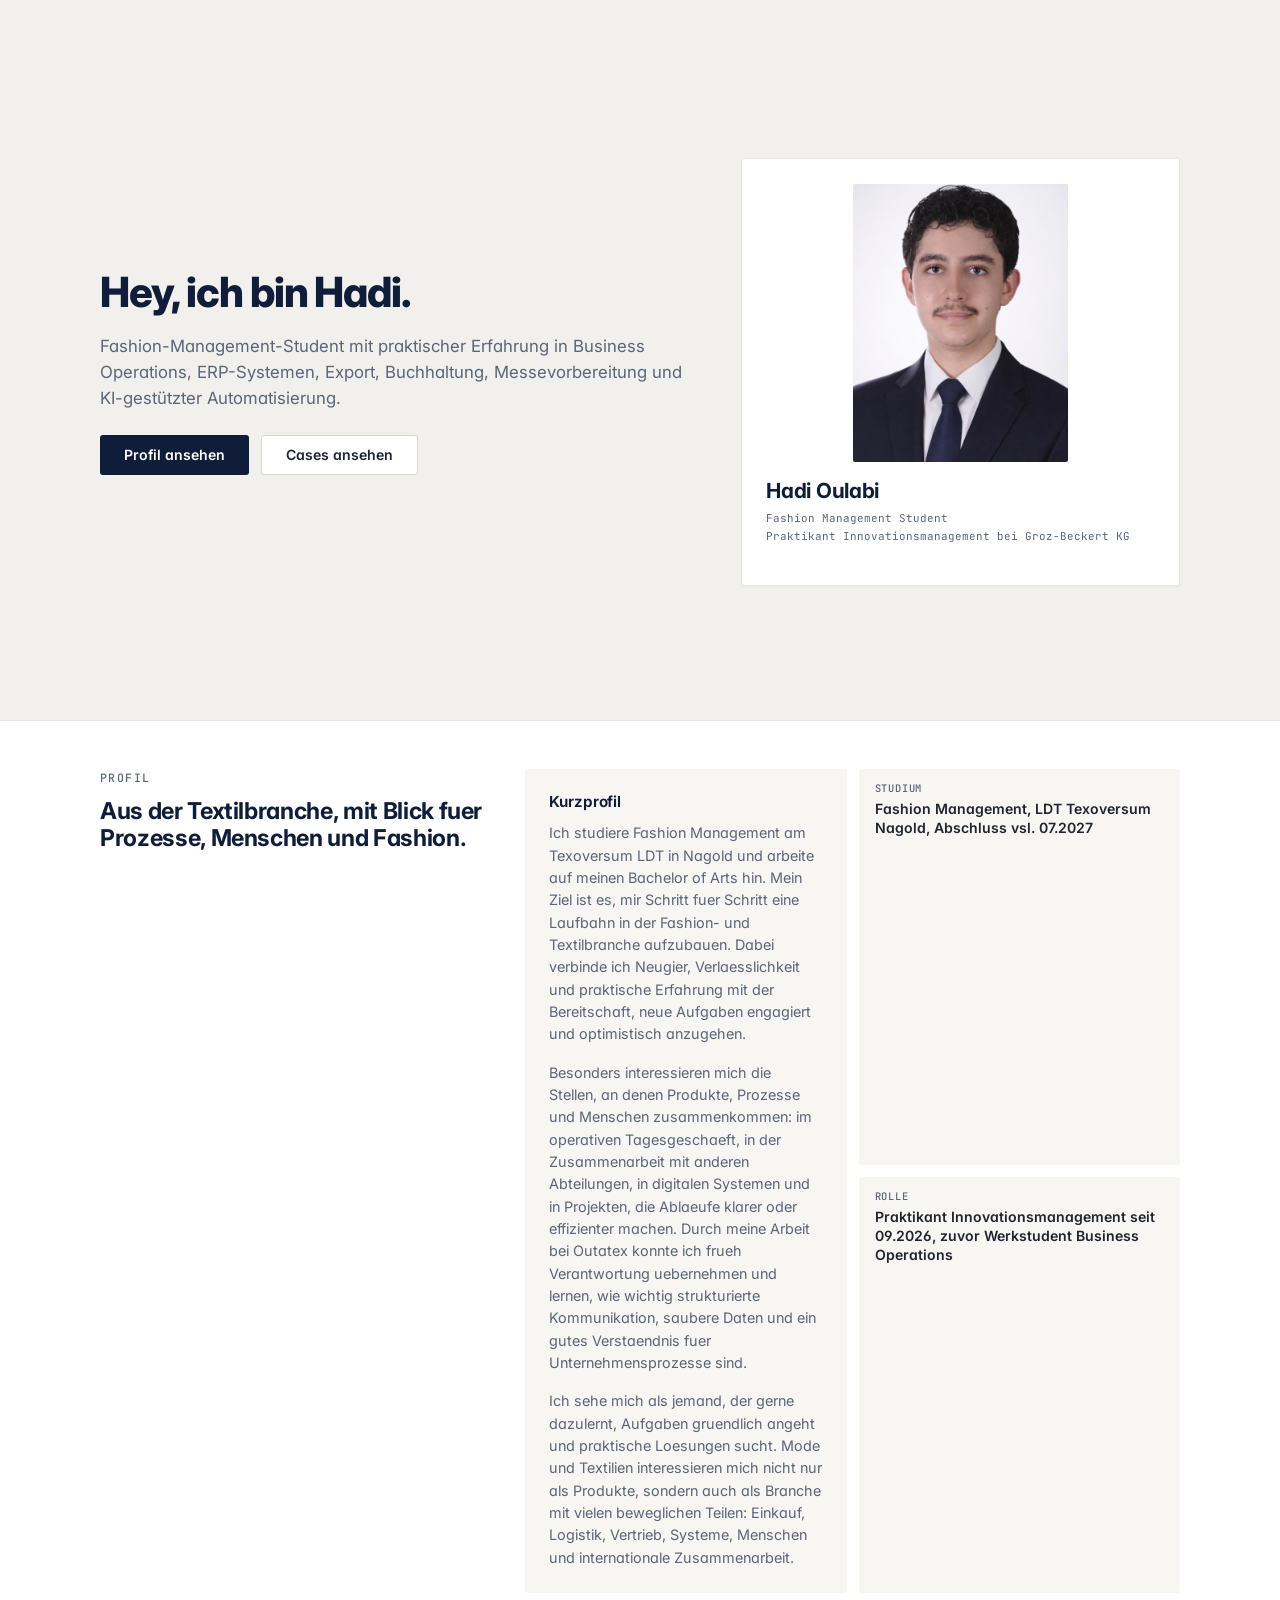
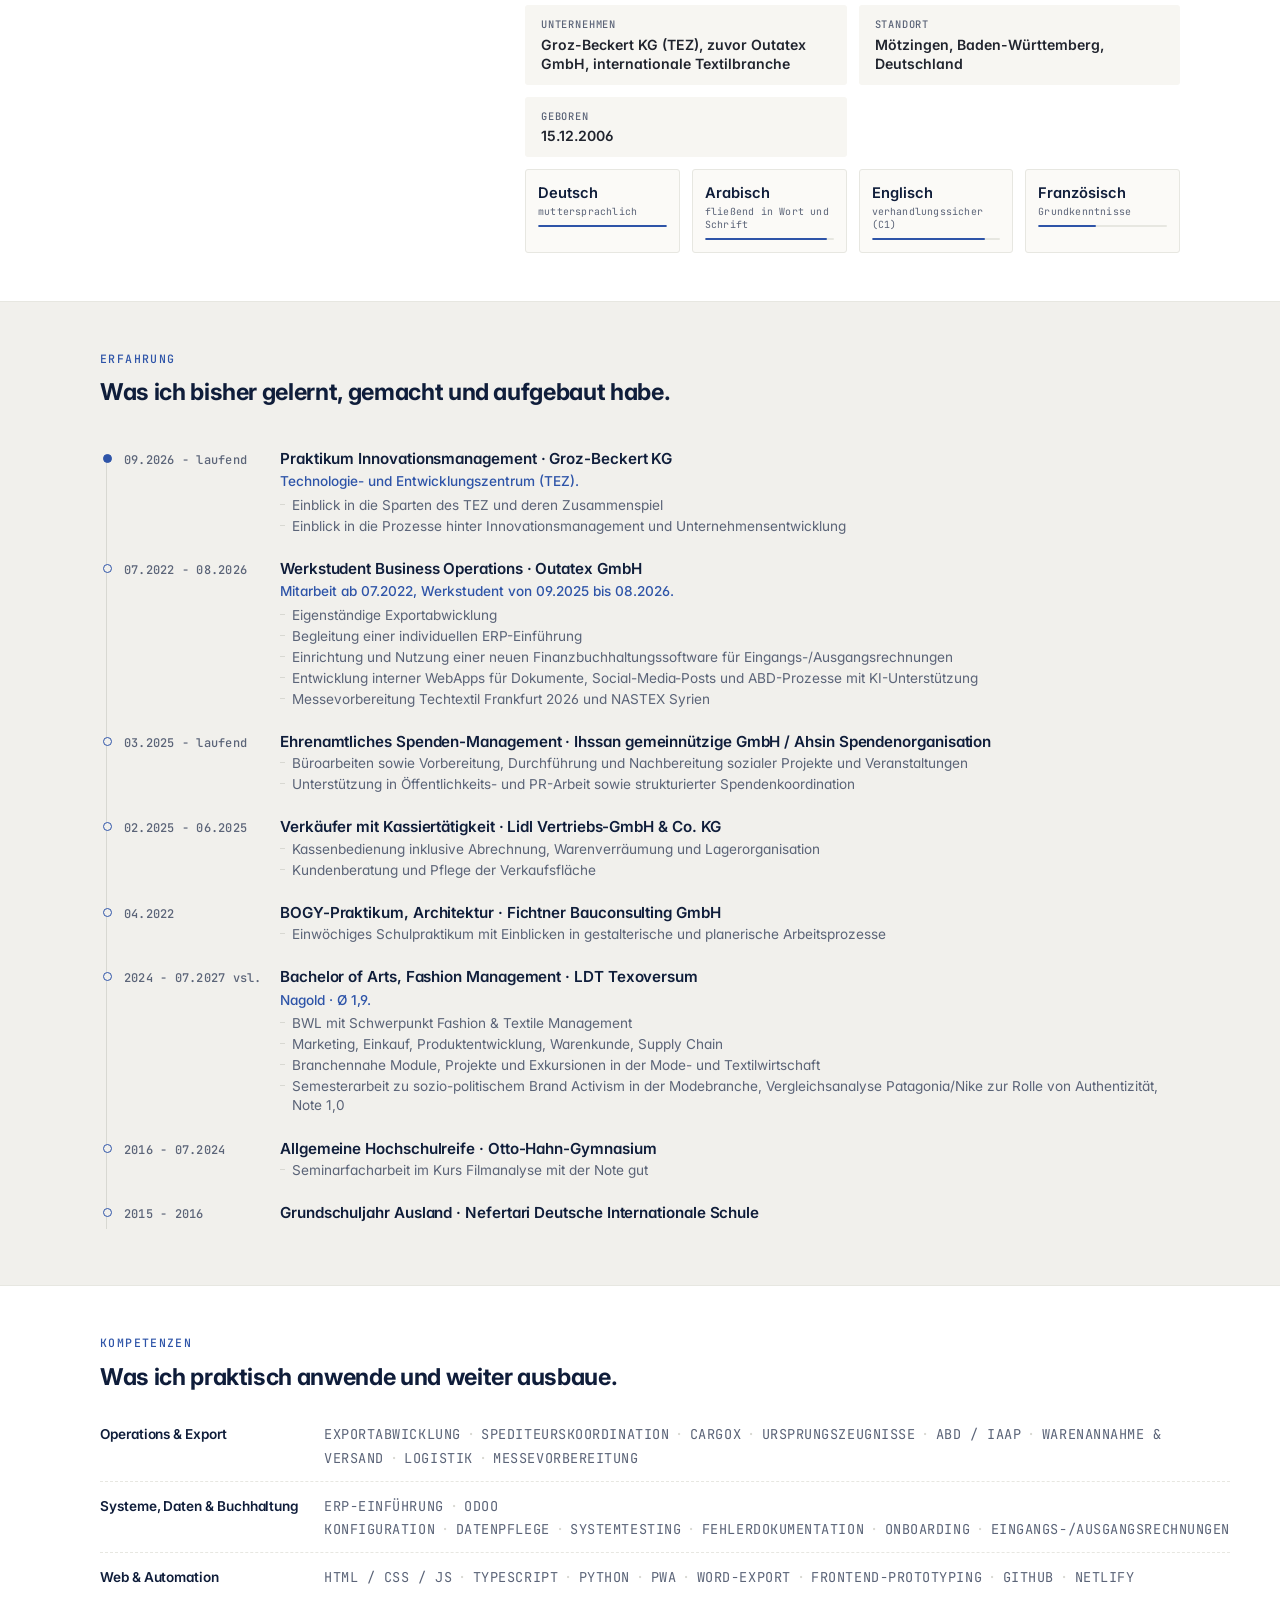
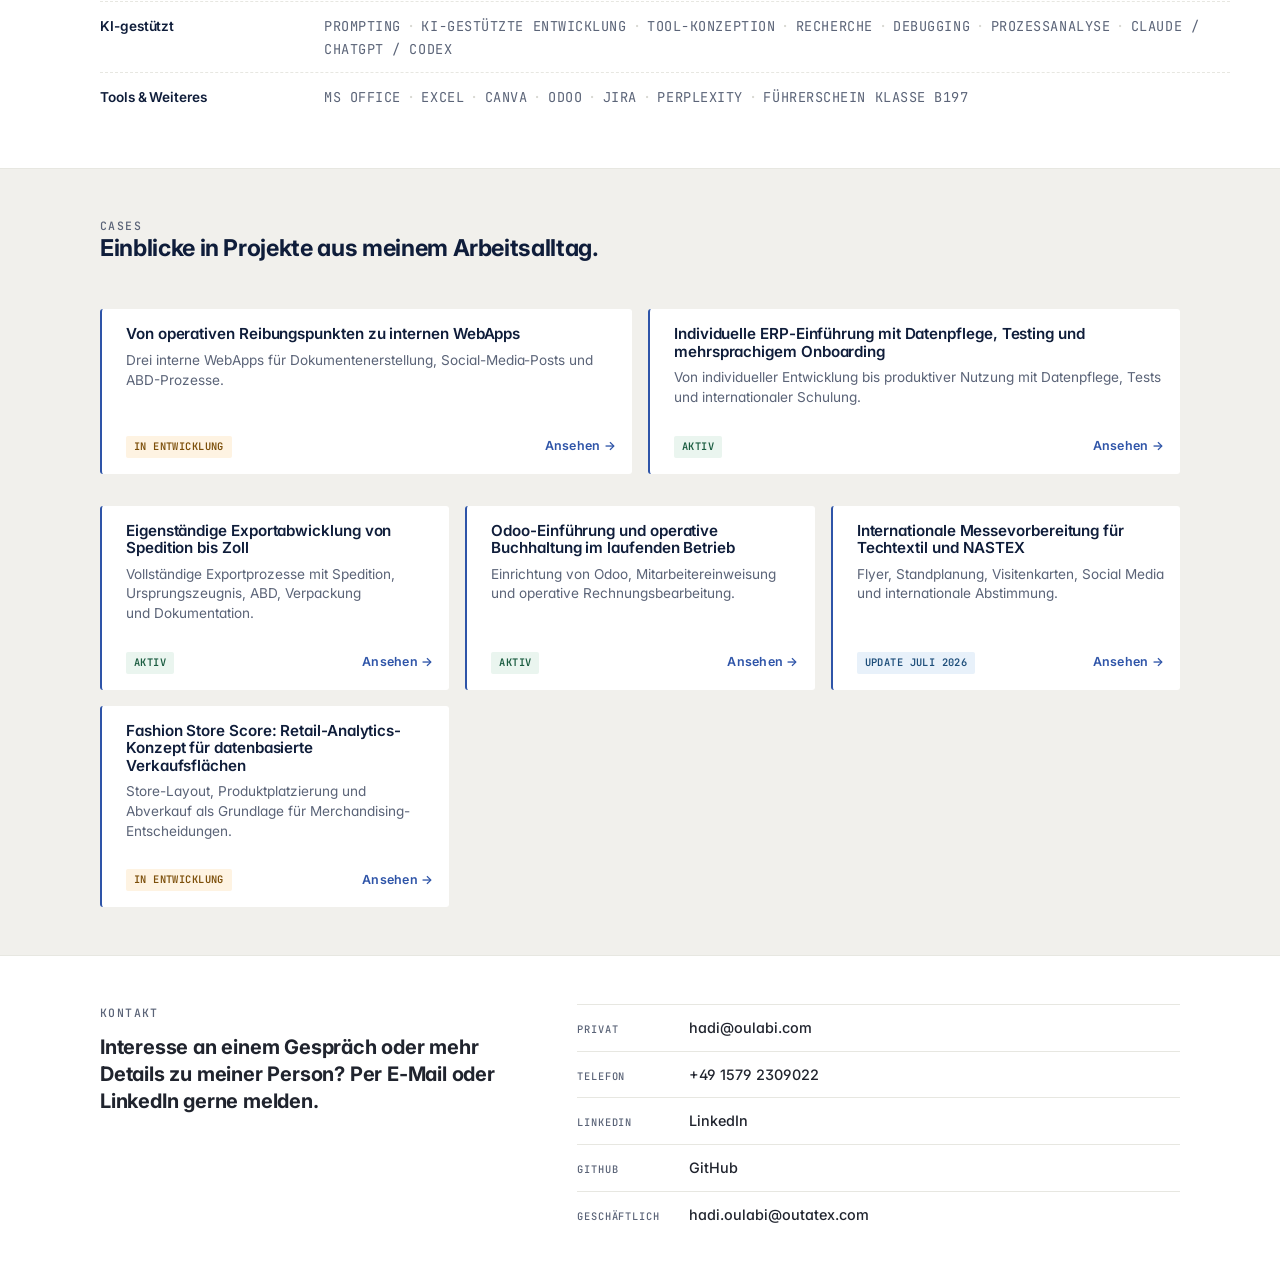
==== commit 7c146c96: "Lebenslauf-Update uebernommen: Groz-Beckert, Semesterarbeit, Store Score - Neue Station Praktikum In" ====
--- a/index.html
+++ b/index.html
@@ -5,7 +5,7 @@
     <meta name="viewport" content="width=device-width, initial-scale=1">
     <meta
       name="description"
-      content="Hadi Oulabi – Fashion Management, Business Operations und KI-Automatisierung bei Outatex GmbH."
+      content="Hadi Oulabi – Fashion Management, Business Operations, Innovationsmanagement und KI-Automatisierung."
     >
     <title>Hadi Oulabi</title>
     <link rel="preconnect" href="https://fonts.googleapis.com">
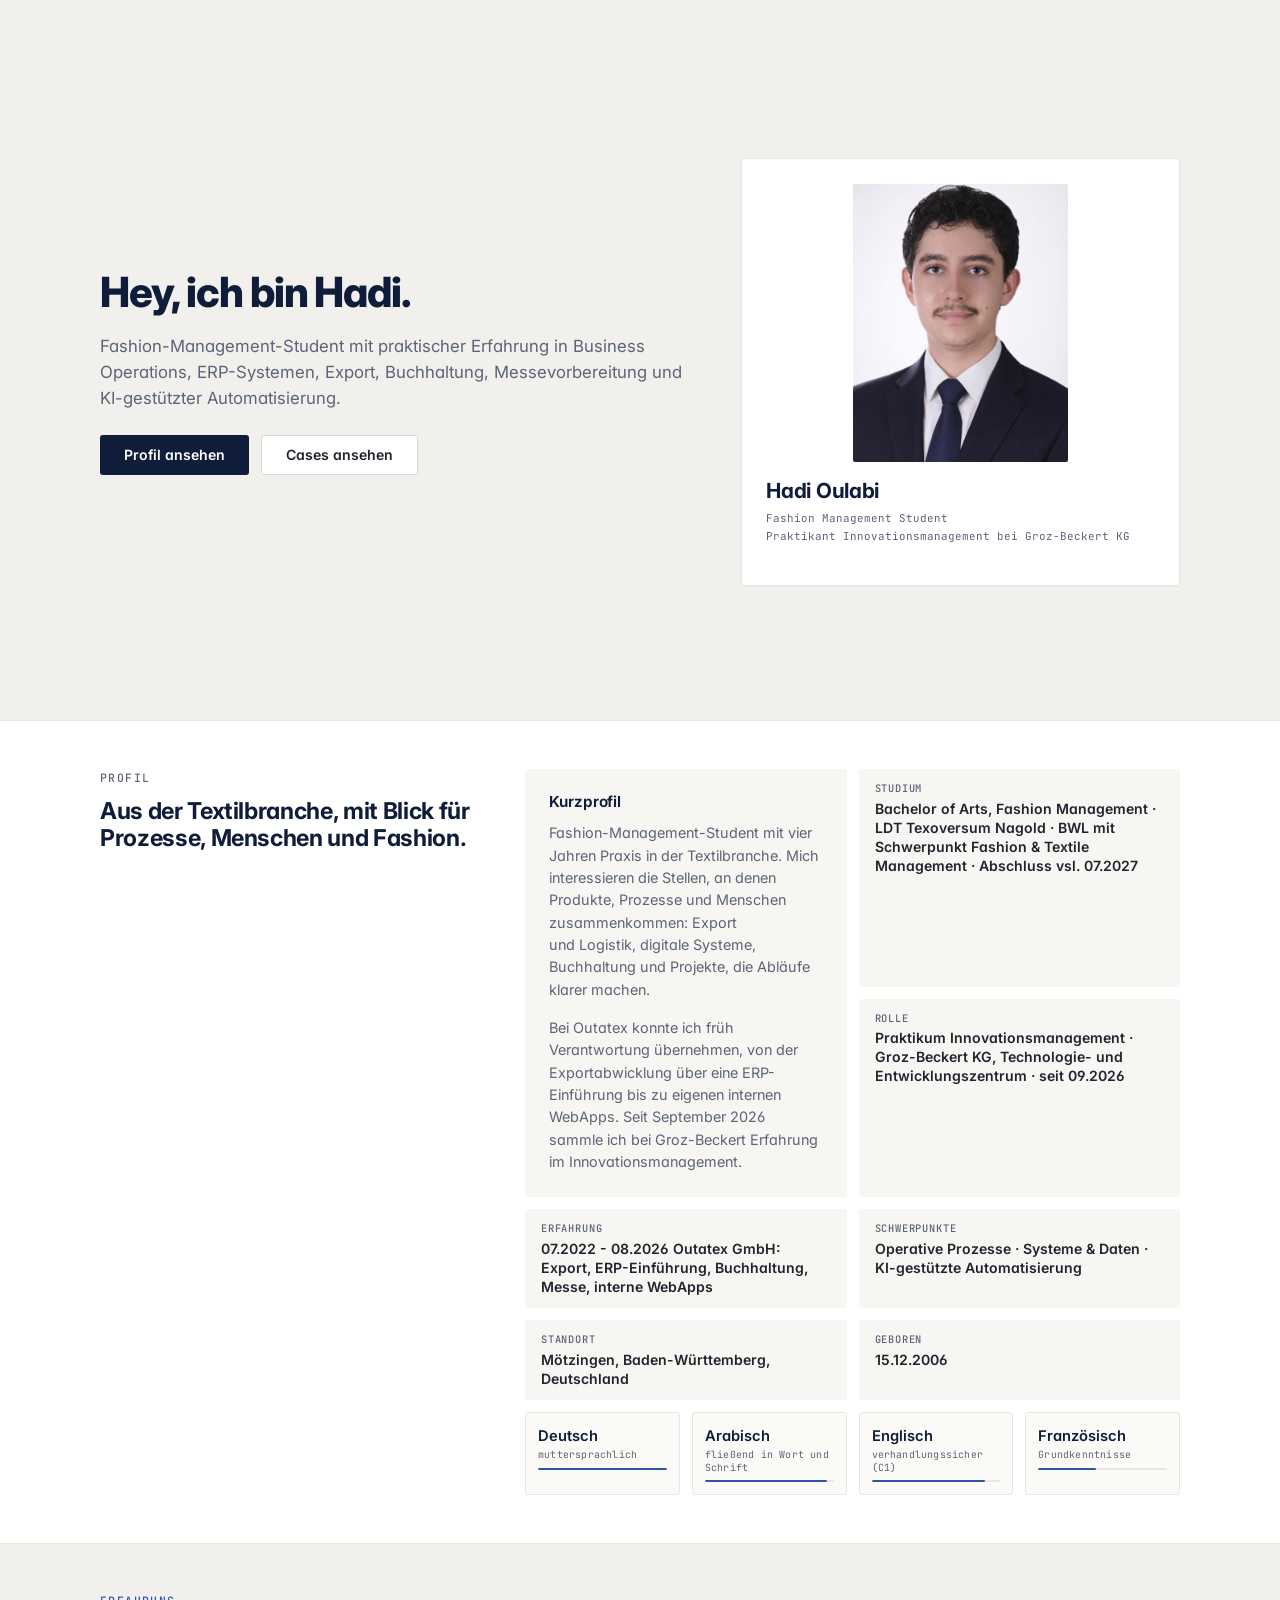
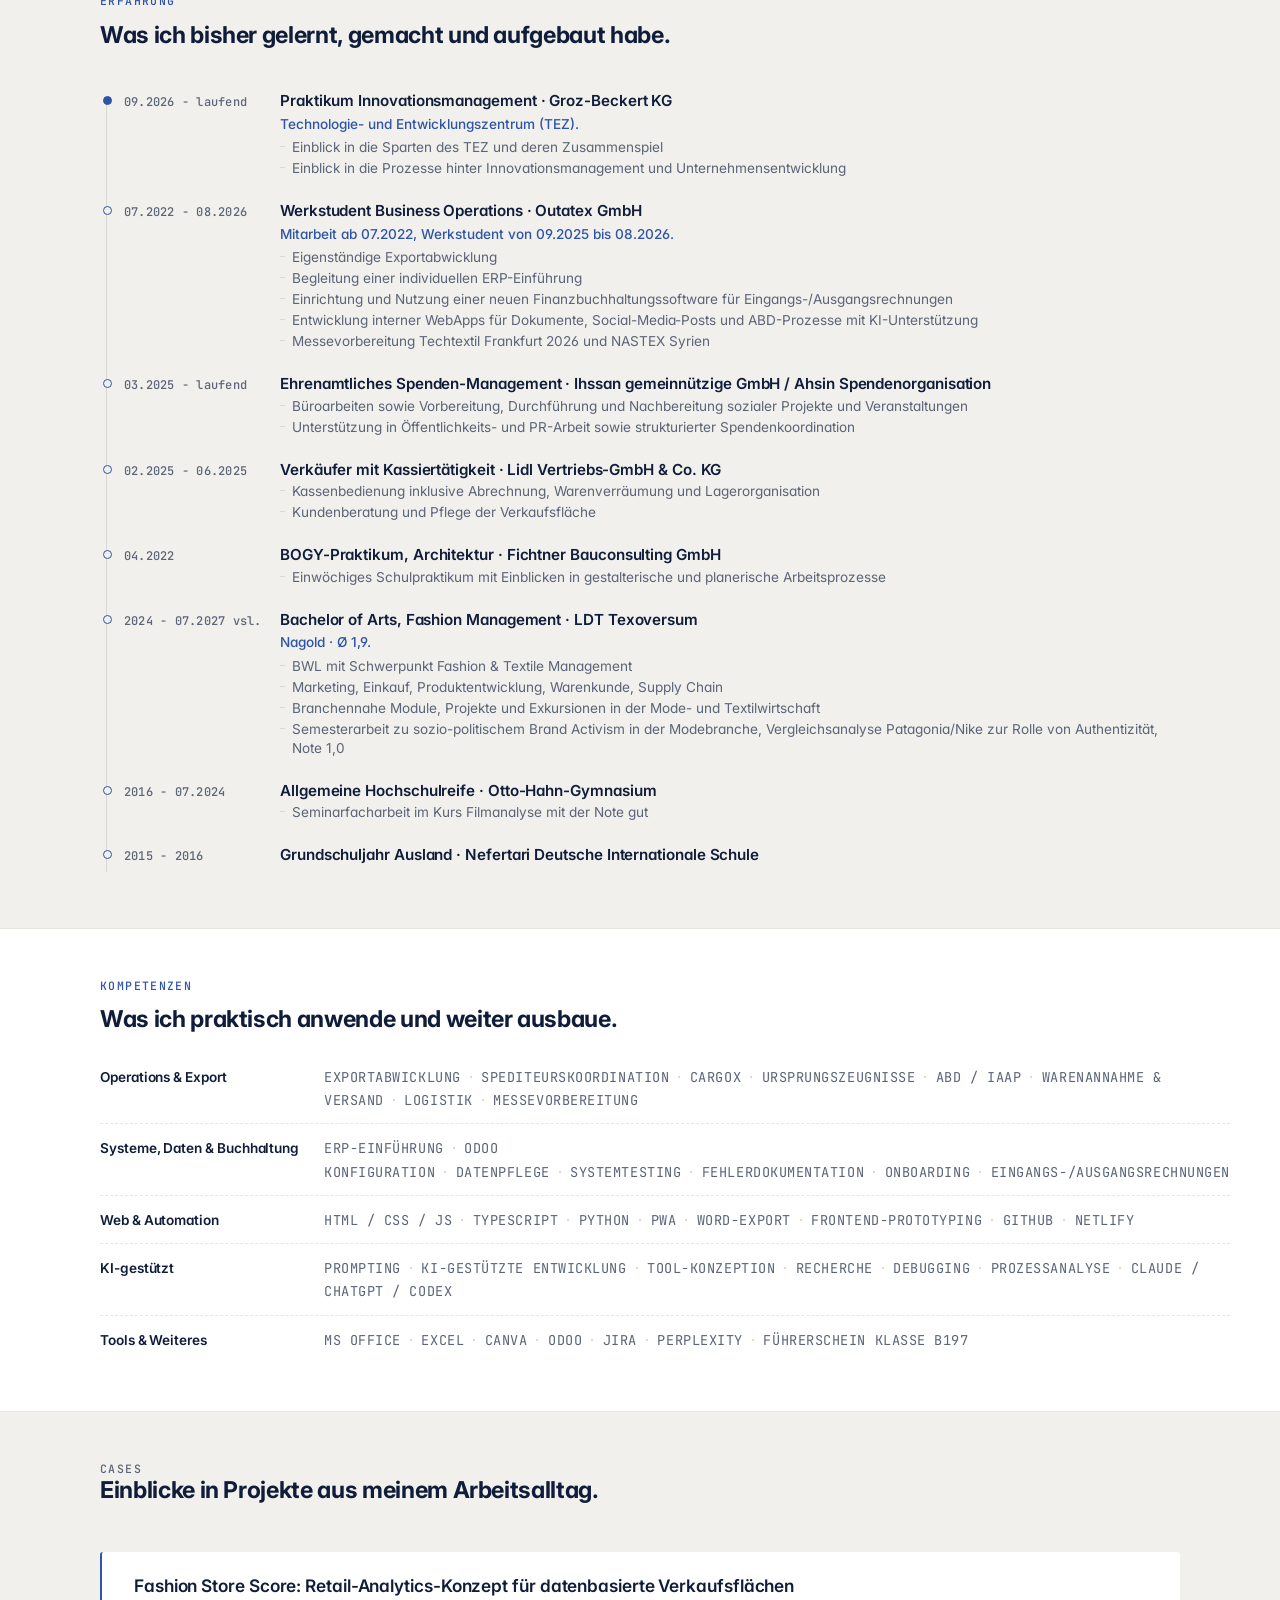
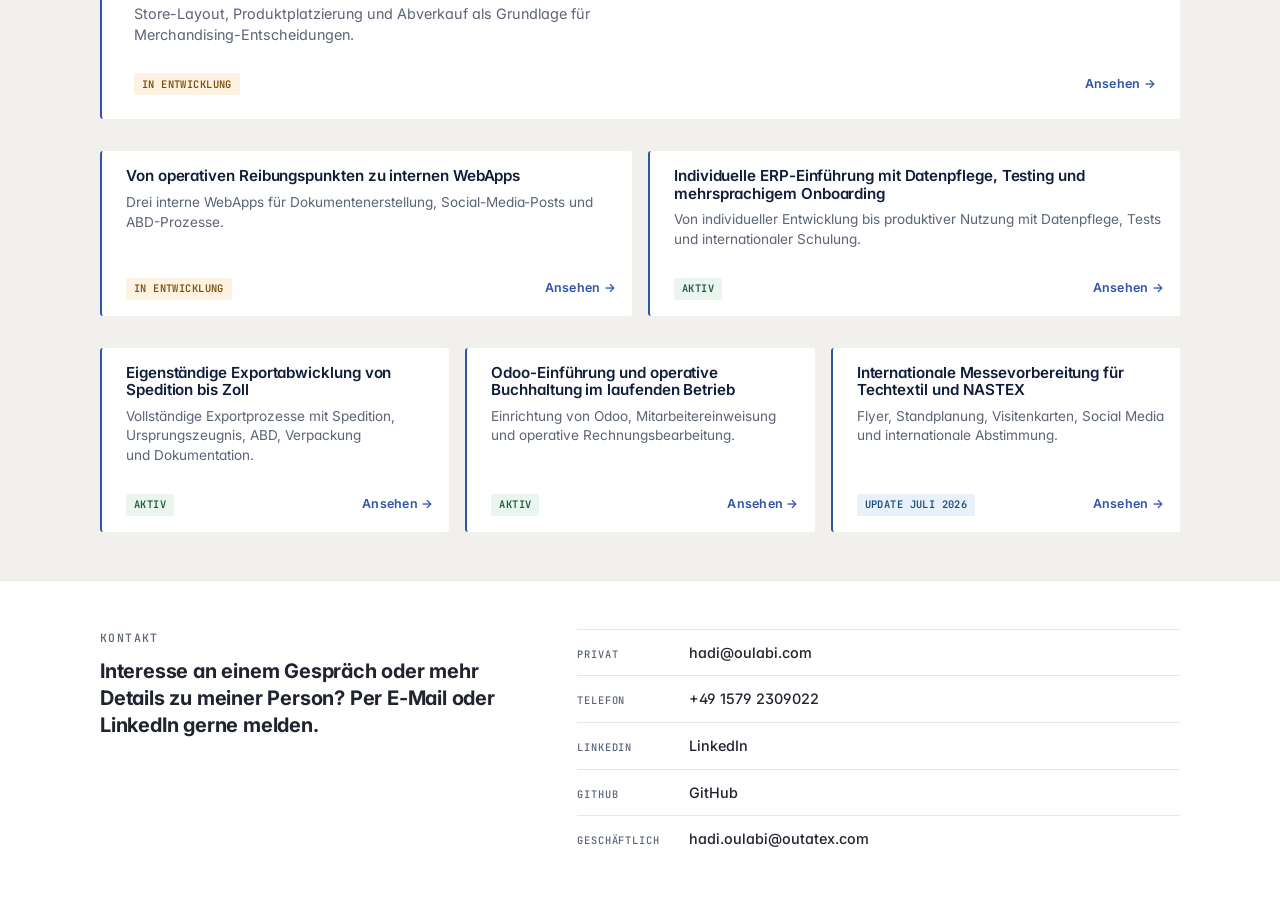
==== commit cc59e185: "Store Score als breiter Lead-Case, Kurzprofil gestrafft - Neue Case-Stufe "lead": volle Breite, ganz" ====
--- a/index.html
+++ b/index.html
@@ -44,7 +44,7 @@
           <div class="resume-intro">
             <div class="section-heading">
               <p class="eyebrow">Profil</p>
-              <h2>Aus der Textilbranche, mit Blick fuer Prozesse, Menschen und Fashion.</h2>
+              <h2>Aus der Textilbranche, mit Blick für Prozesse, Menschen und Fashion.</h2>
             </div>
             <div class="fact-grid" id="factGrid"></div>
           </div>
@@ -81,6 +81,10 @@
           </div>
 
           <div class="case-group">
+            <div class="case-grid lead" id="leadCases"></div>
+          </div>
+
+          <div class="case-group">
             <div class="case-grid" id="flagshipCases"></div>
           </div>
 
--- a/assets/css/layout.css
+++ b/assets/css/layout.css
@@ -145,6 +145,10 @@
   grid-template-columns: repeat(3, minmax(0, 1fr));
 }
 
+.case-grid.lead {
+  grid-template-columns: minmax(0, 1fr);
+}
+
 /* ── Process layout ──────────────────────────── */
 
 .process-layout {
--- a/assets/css/components.css
+++ b/assets/css/components.css
@@ -460,6 +460,19 @@
   min-height: auto;
 }
 
+.case-card.lead {
+  padding: var(--space-5) var(--space-5) var(--space-5) var(--space-6);
+}
+
+.case-card.lead h3 {
+  font-size: 1.08rem;
+}
+
+.case-card.lead p {
+  font-size: 0.9rem;
+  max-width: 68ch;
+}
+
 .case-card h3 {
   font-size: 0.95rem;
   font-weight: 600;
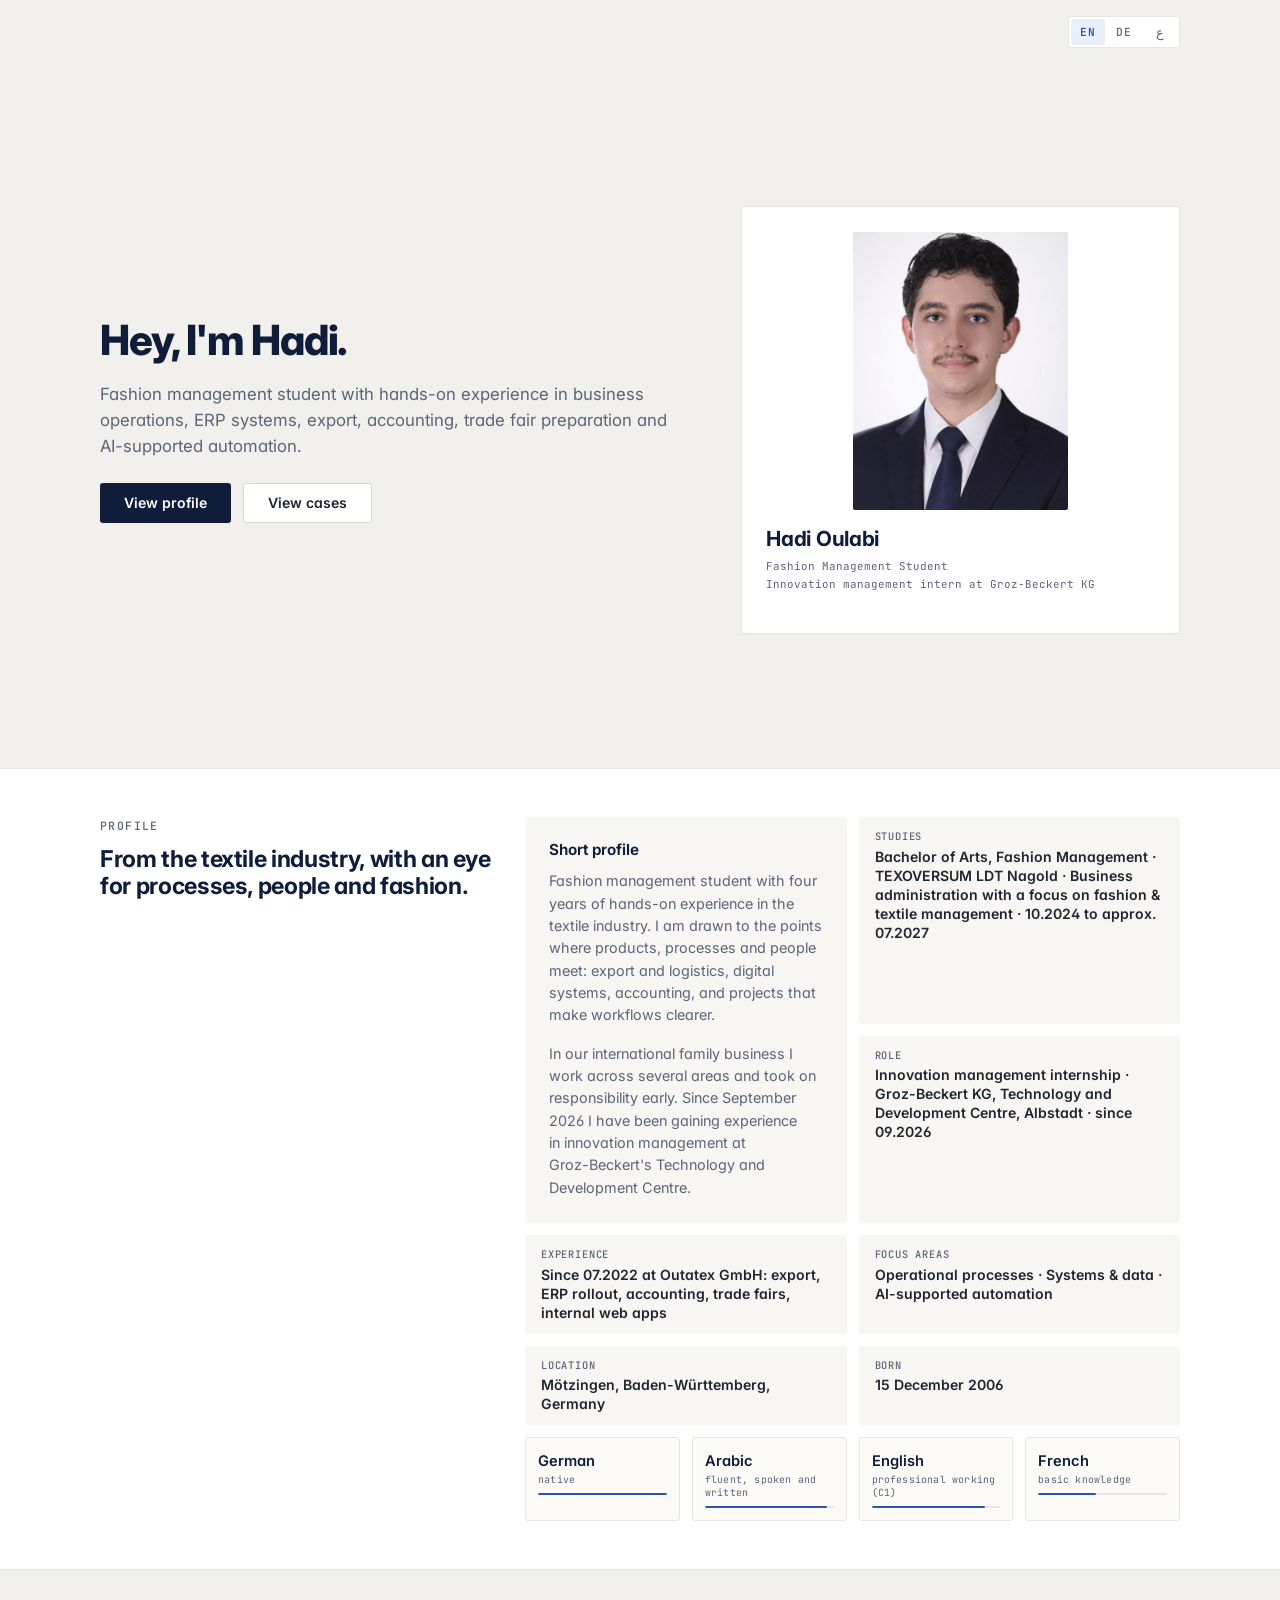
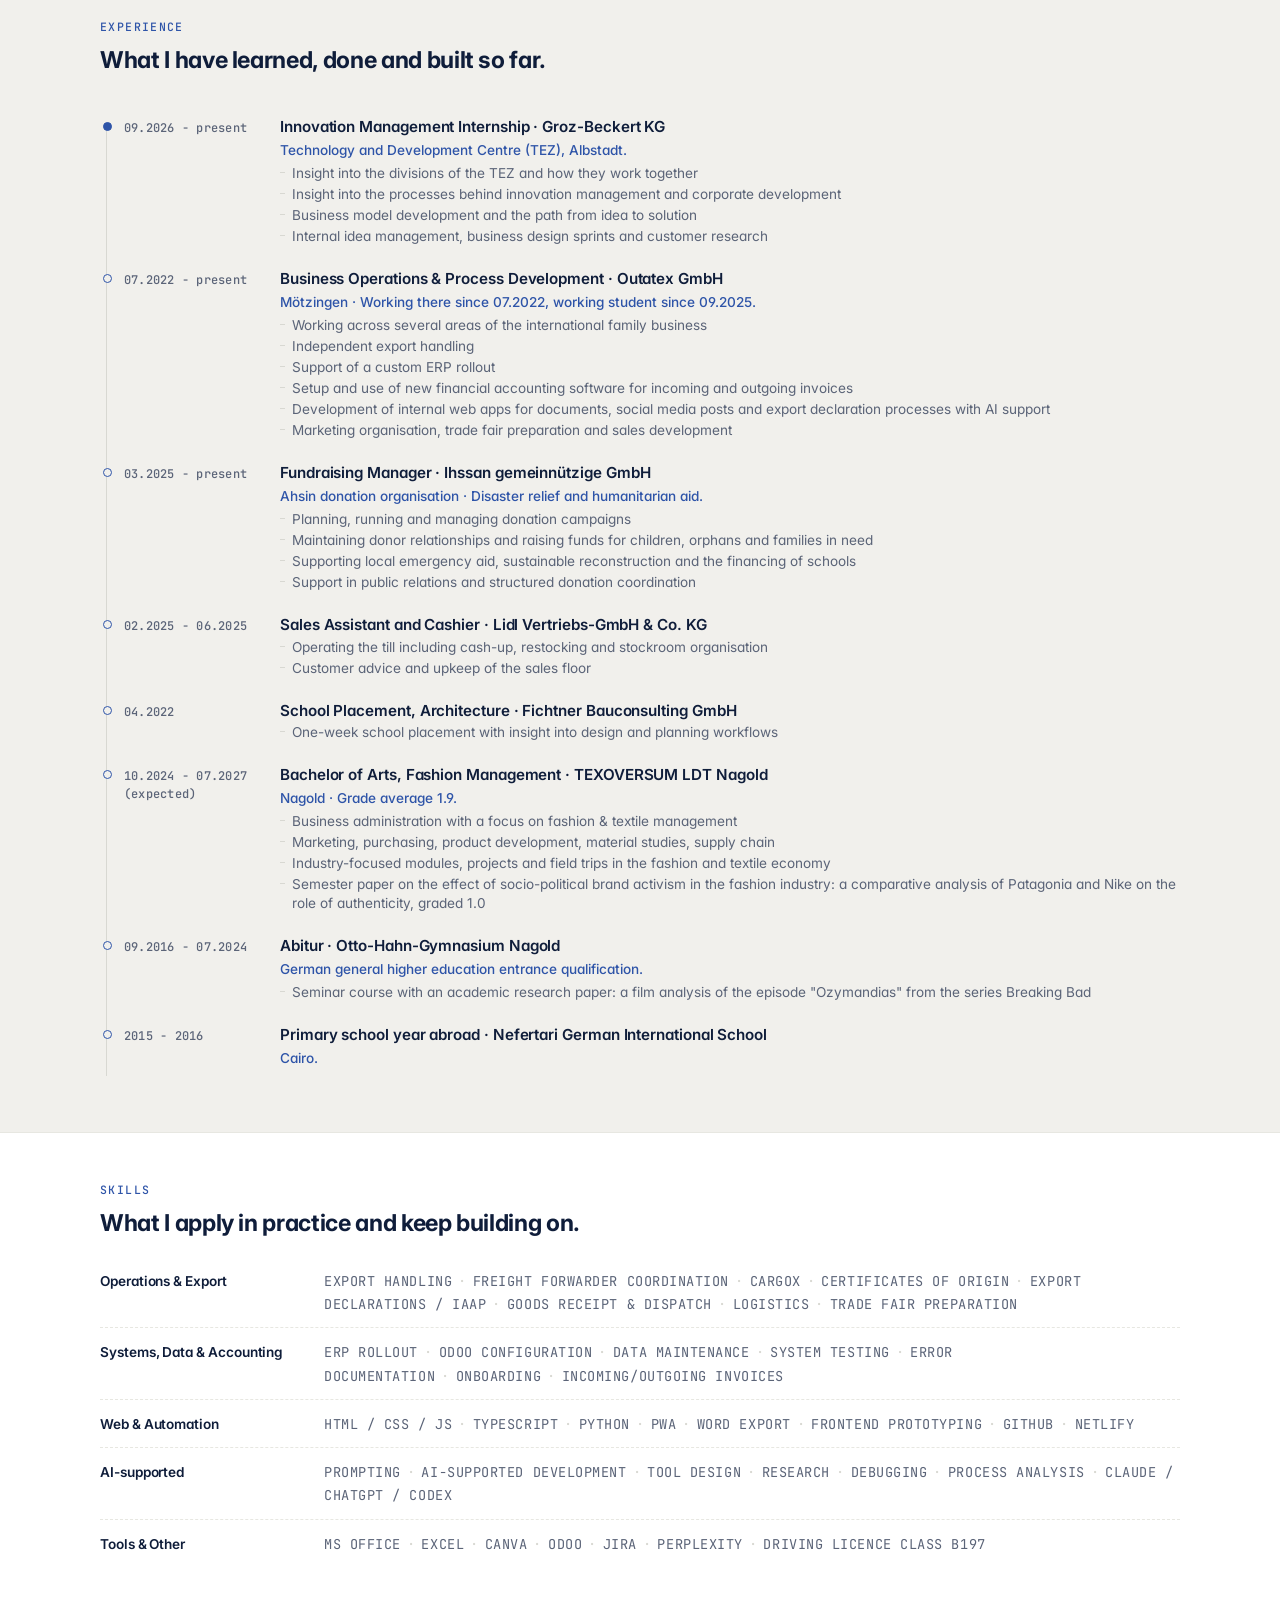
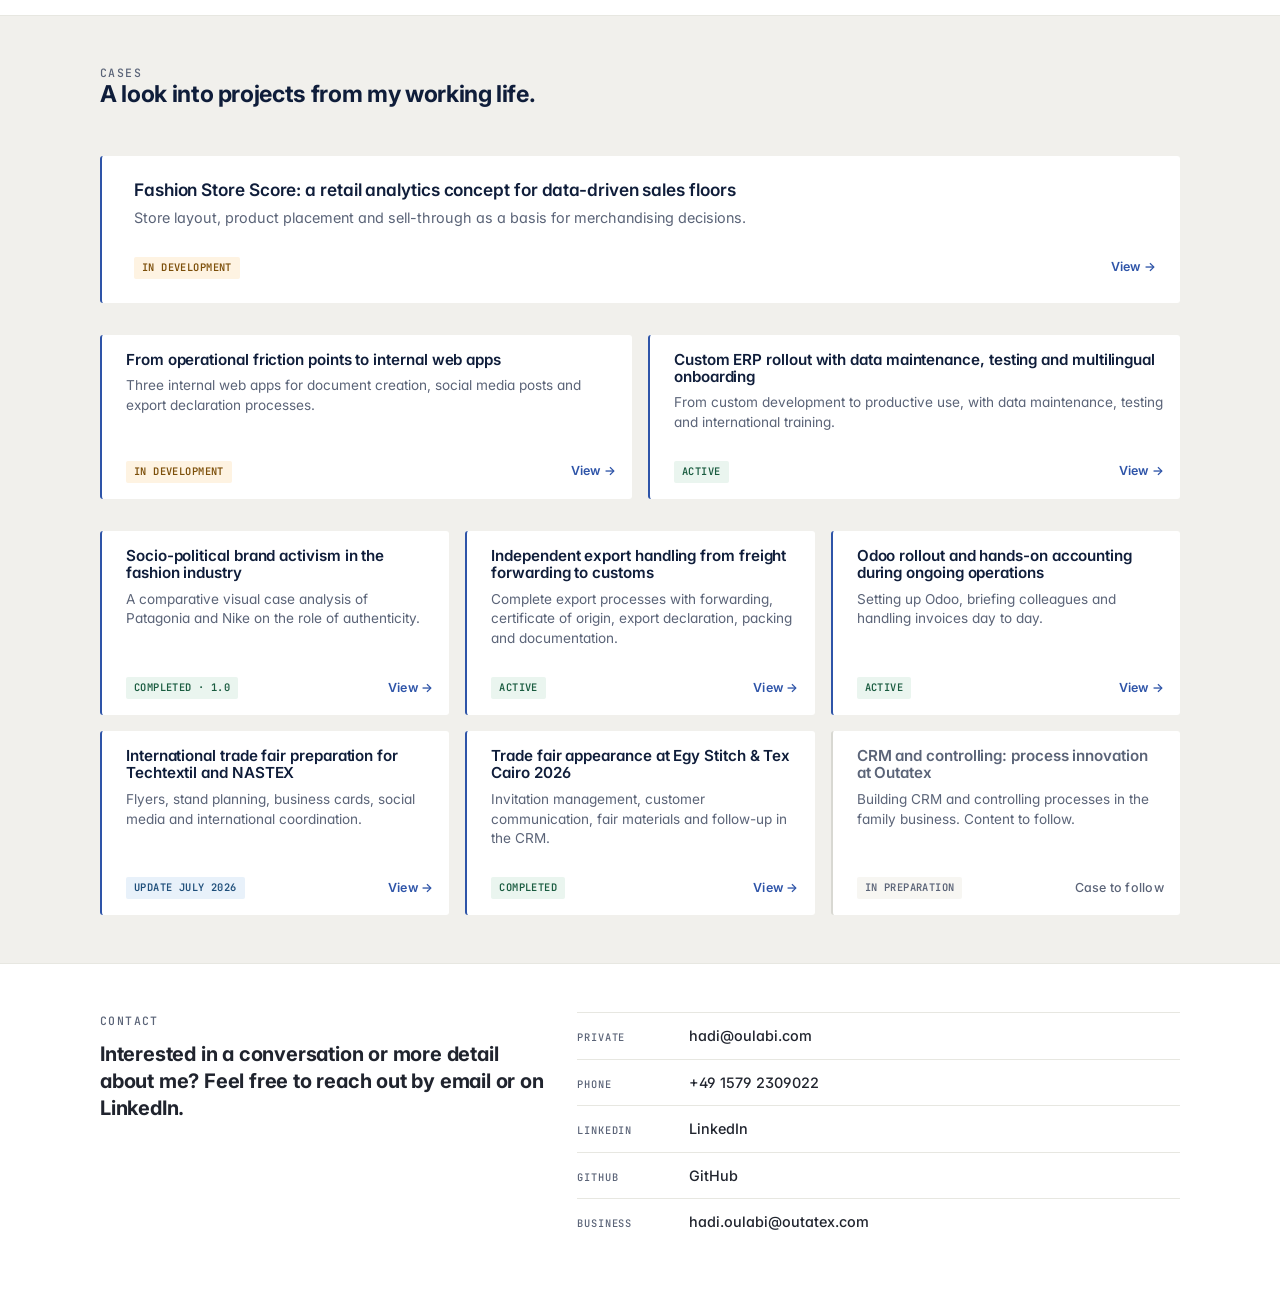
==== commit f55c7a22: "Dreisprachige Seite (EN/DE/AR), neue Inhalte und drei neue Cases - Inhalt nach assets/js/content/{en" ====
--- a/index.html
+++ b/index.html
@@ -1,16 +1,16 @@
 <!doctype html>
-<html lang="de">
+<html lang="en">
   <head>
     <meta charset="utf-8">
     <meta name="viewport" content="width=device-width, initial-scale=1">
     <meta
       name="description"
-      content="Hadi Oulabi – Fashion Management, Business Operations, Innovationsmanagement und KI-Automatisierung."
+      content="Hadi Oulabi – Fashion Management, business operations, innovation management and AI-supported automation."
     >
     <title>Hadi Oulabi</title>
     <link rel="preconnect" href="https://fonts.googleapis.com">
     <link rel="preconnect" href="https://fonts.gstatic.com" crossorigin>
-    <link href="https://fonts.googleapis.com/css2?family=Inter:wght@300;400;500;600;700;800&family=JetBrains+Mono:wght@400;500;600&display=swap" rel="stylesheet">
+    <link href="https://fonts.googleapis.com/css2?family=Inter:wght@300;400;500;600;700;800&family=JetBrains+Mono:wght@400;500;600&family=Noto+Sans+Arabic:wght@300;400;500;600;700&display=swap" rel="stylesheet">
     <link rel="stylesheet" href="assets/css/tokens.css">
     <link rel="stylesheet" href="assets/css/base.css">
     <link rel="stylesheet" href="assets/css/layout.css">
@@ -18,24 +18,21 @@
     <link rel="stylesheet" href="assets/css/pages.css">
   </head>
   <body data-root="." data-page="home">
-    <a class="skip-link" href="#main">Zum Inhalt springen</a>
+    <a class="skip-link" href="#main" data-i18n="ui.skipLink">Skip to content</a>
 
     <main id="main">
       <section class="hero-section" id="start">
         <div class="container hero-grid">
           <div class="hero-copy">
-            <h1>Hey, ich bin Hadi.</h1>
-            <p class="hero-lead">
-              Fashion-Management-Student mit praktischer Erfahrung in Business Operations,
-              ERP-Systemen, Export, Buchhaltung, Messevorbereitung und KI-gestützter Automatisierung.
-            </p>
-            <div class="hero-actions" aria-label="Navigation">
-              <a class="button primary" href="#profil">Profil ansehen</a>
-              <a class="button secondary" href="#cases">Cases ansehen</a>
+            <h1 data-i18n="ui.hero.greeting">Hey, I'm Hadi.</h1>
+            <p class="hero-lead" data-i18n="ui.hero.lead"></p>
+            <div class="hero-actions" data-i18n-aria="ui.hero.navLabel">
+              <a class="button primary" href="#profil" data-i18n="ui.hero.btnProfile"></a>
+              <a class="button secondary" href="#cases" data-i18n="ui.hero.btnCases"></a>
             </div>
           </div>
 
-          <aside class="profile-card" id="profileCard" aria-label="Profilkarte"></aside>
+          <aside class="profile-card" id="profileCard" data-i18n-aria="ui.sections.profilEyebrow"></aside>
         </div>
       </section>
 
@@ -43,8 +40,8 @@
         <div class="container">
           <div class="resume-intro">
             <div class="section-heading">
-              <p class="eyebrow">Profil</p>
-              <h2>Aus der Textilbranche, mit Blick für Prozesse, Menschen und Fashion.</h2>
+              <p class="eyebrow" data-i18n="ui.sections.profilEyebrow"></p>
+              <h2 data-i18n="ui.sections.profilHeading"></h2>
             </div>
             <div class="fact-grid" id="factGrid"></div>
           </div>
@@ -54,8 +51,8 @@
       <section class="section" id="erfahrung">
         <div class="container">
           <div class="section-heading">
-            <p class="eyebrow">Erfahrung</p>
-            <h2>Was ich bisher gelernt, gemacht und aufgebaut habe.</h2>
+            <p class="eyebrow" data-i18n="ui.sections.erfahrungEyebrow"></p>
+            <h2 data-i18n="ui.sections.erfahrungHeading"></h2>
           </div>
           <div class="timeline" id="timeline"></div>
         </div>
@@ -64,8 +61,8 @@
       <section class="band-section" id="kompetenzen">
         <div class="container">
           <div class="section-heading">
-            <p class="eyebrow">Kompetenzen</p>
-            <h2>Was ich praktisch anwende und weiter ausbaue.</h2>
+            <p class="eyebrow" data-i18n="ui.sections.kompetenzenEyebrow"></p>
+            <h2 data-i18n="ui.sections.kompetenzenHeading"></h2>
           </div>
           <div class="skill-grid" id="skillGrid"></div>
         </div>
@@ -75,8 +72,8 @@
         <div class="container">
           <div class="section-heading split-heading">
             <div>
-              <p class="eyebrow">Cases</p>
-              <h2>Einblicke in Projekte aus meinem Arbeitsalltag.</h2>
+              <p class="eyebrow" data-i18n="ui.sections.casesEyebrow"></p>
+              <h2 data-i18n="ui.sections.casesHeading"></h2>
             </div>
           </div>
 
@@ -97,8 +94,8 @@
       <section class="band-section" id="kontakt">
         <div class="container contact-layout">
           <div class="section-heading">
-            <p class="eyebrow">Kontakt</p>
-            <h2 class="contact-heading">Interesse an einem Gespräch oder mehr Details zu meiner Person? Per E-Mail oder LinkedIn gerne melden.</h2>
+            <p class="eyebrow" data-i18n="ui.sections.kontaktEyebrow"></p>
+            <h2 class="contact-heading" data-i18n="ui.sections.kontaktHeading"></h2>
           </div>
           <div class="contact-panel">
             <div class="contact-list" id="contactList"></div>
@@ -107,7 +104,9 @@
       </section>
     </main>
 
-    <script src="assets/js/site-data.js"></script>
+    <script src="assets/js/content/en.js"></script>
+    <script src="assets/js/content/de.js"></script>
+    <script src="assets/js/content/ar.js"></script>
     <script src="assets/js/common.js"></script>
     <script src="assets/js/home.js"></script>
   </body>
--- a/assets/css/components.css
+++ b/assets/css/components.css
@@ -828,3 +828,163 @@
     gap: 2px;
   }
 }
+
+
+/* ── Status chips: completed & pending ───────── */
+
+.status-chip.chip--done {
+  background: var(--color-status-active-bg);
+  color: var(--color-status-active);
+}
+
+.status-chip.chip--pending {
+  background: var(--color-surface-2);
+  color: var(--color-muted);
+}
+
+/* ── Pending case card (no detail page yet) ──── */
+
+.case-card.is-pending {
+  border-inline-start-color: var(--color-border);
+  cursor: default;
+}
+
+.case-card.is-pending:hover {
+  background: var(--color-surface);
+}
+
+.case-card.is-pending h3 {
+  color: var(--color-muted);
+}
+
+.case-card.is-pending .card-footer > span:last-child {
+  color: var(--color-muted);
+  font-weight: 500;
+}
+
+/* ── Language switcher ───────────────────────── */
+
+.lang-switch-bar {
+  width: min(var(--container), 100% - 2rem);
+  margin: 0 auto;
+  padding-top: var(--space-4);
+  display: flex;
+  justify-content: flex-end;
+}
+
+.lang-switch {
+  display: inline-flex;
+  gap: 2px;
+  padding: 2px;
+  border: 1px solid var(--color-rule);
+  border-radius: var(--radius);
+  background: var(--color-surface);
+}
+
+.lang-switch button {
+  min-width: 34px;
+  min-height: 26px;
+  padding: 0 var(--space-2);
+  border: 0;
+  border-radius: var(--radius-small);
+  background: transparent;
+  color: var(--color-muted);
+  font-family: var(--font-mono);
+  font-size: 0.7rem;
+  font-weight: 500;
+  letter-spacing: 0.06em;
+  text-transform: uppercase;
+  cursor: pointer;
+  transition: background 120ms ease, color 120ms ease;
+}
+
+.lang-switch button:hover,
+.lang-switch button:focus-visible {
+  color: var(--color-text);
+  background: rgba(32, 36, 46, 0.05);
+  outline: none;
+}
+
+.lang-switch button.is-active {
+  background: var(--color-accent-soft);
+  color: var(--color-accent);
+  font-weight: 600;
+}
+
+.lang-switch button[lang="ar"] {
+  font-family: var(--font-sans);
+  font-size: 0.8rem;
+  letter-spacing: 0;
+}
+
+/* ── Arabic typography and RTL mirroring ─────── */
+
+[lang="ar"] body,
+html[lang="ar"] {
+  --font-sans: "Noto Sans Arabic", "Inter", "Helvetica Neue", Arial, sans-serif;
+}
+
+html[lang="ar"] .timeline-period,
+html[lang="ar"] .fact-item span,
+html[lang="ar"] .eyebrow,
+html[lang="ar"] .meta-card span,
+html[lang="ar"] .lang-level,
+html[lang="ar"] .chip {
+  font-family: var(--font-sans);
+  letter-spacing: 0;
+}
+
+[dir="rtl"] .skip-link {
+  left: auto;
+  right: var(--space-4);
+}
+
+[dir="rtl"] ul {
+  padding-left: 0;
+  padding-right: 1.1rem;
+}
+
+[dir="rtl"] .timeline {
+  padding-left: 0;
+  padding-right: 24px;
+}
+
+[dir="rtl"] .timeline::before {
+  left: auto;
+  right: 6px;
+}
+
+[dir="rtl"] .timeline-item::before {
+  left: auto;
+  right: -21px;
+}
+
+[dir="rtl"] .timeline-copy li {
+  padding-left: 0;
+  padding-right: 12px;
+}
+
+[dir="rtl"] .timeline-copy li::before {
+  left: auto;
+  right: 0;
+}
+
+[dir="rtl"] .case-card,
+[dir="rtl"] .detail-card,
+[dir="rtl"] .next-link {
+  border-left: 0;
+  border-right: 2px solid var(--color-accent);
+}
+
+[dir="rtl"] .case-card.is-pending {
+  border-right-color: var(--color-border);
+}
+
+[dir="rtl"] .signal-line {
+  margin-left: 0;
+  margin-right: 30px;
+}
+
+[dir="rtl"] .lang-switch-bar {
+  justify-content: flex-end;
+}
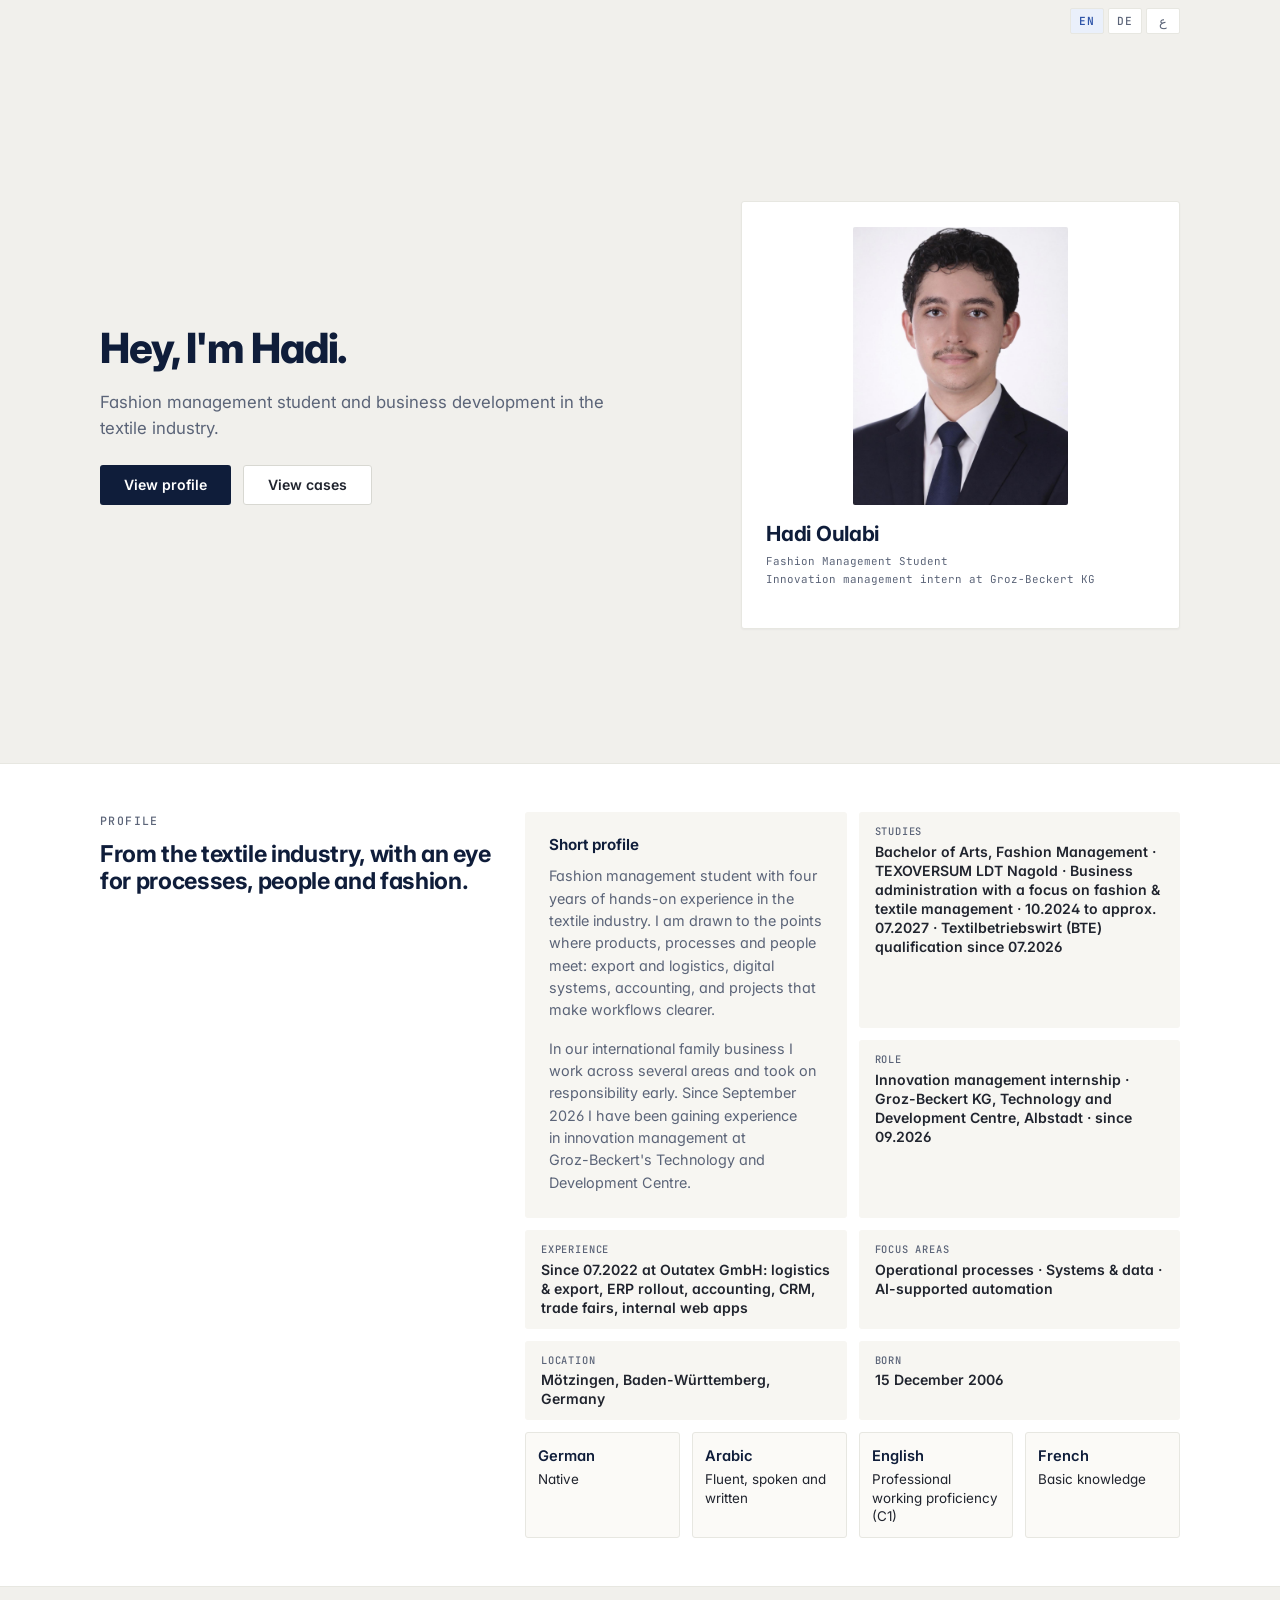
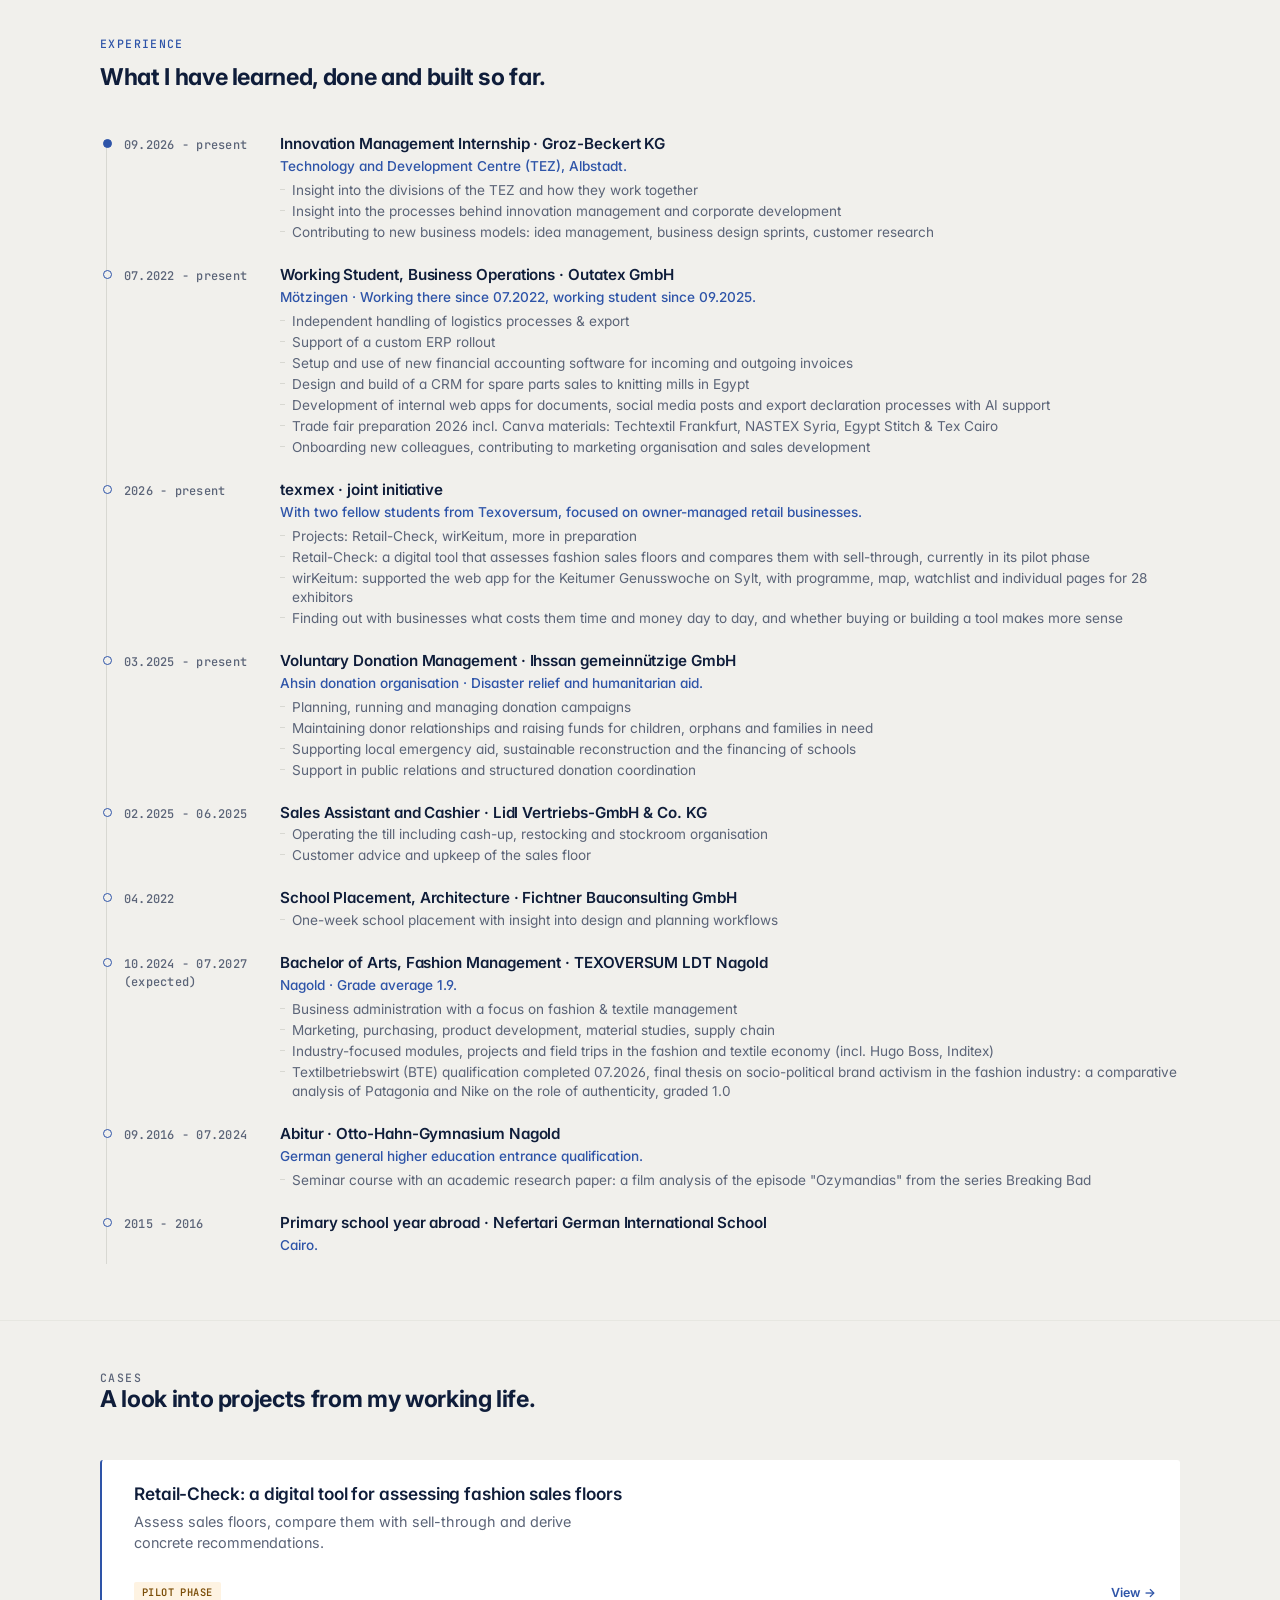
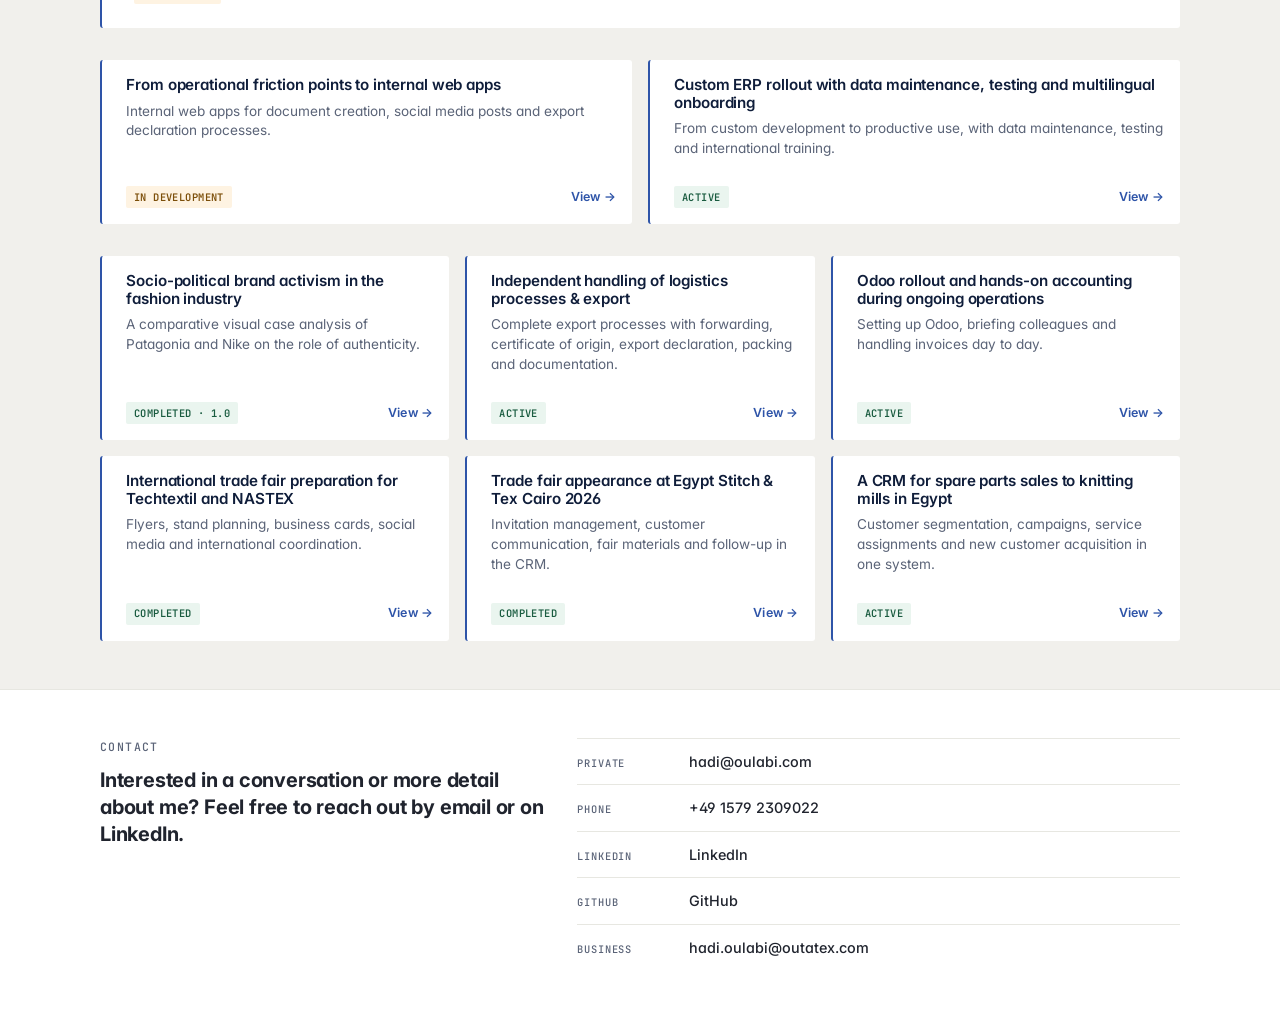
==== commit 509ed818: "Inhalte auf Stand Lebenslauf 11.2026 bringen, Handy-Ansicht reparieren Inhalte (DE/EN/AR): - Retail-" ====
--- a/index.html
+++ b/index.html
@@ -58,16 +58,6 @@
         </div>
       </section>
 
-      <section class="band-section" id="kompetenzen">
-        <div class="container">
-          <div class="section-heading">
-            <p class="eyebrow" data-i18n="ui.sections.kompetenzenEyebrow"></p>
-            <h2 data-i18n="ui.sections.kompetenzenHeading"></h2>
-          </div>
-          <div class="skill-grid" id="skillGrid"></div>
-        </div>
-      </section>
-
       <section class="section" id="cases">
         <div class="container">
           <div class="section-heading split-heading">
--- a/assets/css/base.css
+++ b/assets/css/base.css
@@ -21,6 +21,17 @@
   -webkit-font-smoothing: antialiased;
   -moz-osx-font-smoothing: grayscale;
   font-feature-settings: "ss01", "cv11";
+  /* Long German compounds must wrap instead of pushing the page wider. */
+  overflow-wrap: break-word;
+}
+
+/* On phones, break long German headings with hyphens instead of overflowing. */
+@media (max-width: 640px) {
+  html[lang="de"] h1,
+  html[lang="de"] h3 {
+    -webkit-hyphens: auto;
+    hyphens: auto;
+  }
 }
 
 ::selection {
--- a/assets/css/components.css
+++ b/assets/css/components.css
@@ -252,27 +252,10 @@
 }
 
 .lang-level {
-  margin-top: 2px;
-  font-family: var(--font-mono);
-  font-size: 0.62rem;
-  color: var(--color-muted);
-  letter-spacing: 0.02em;
-  line-height: 1.3;
-}
-
-.lang-bar {
-  margin-top: 6px;
-  height: 2px;
-  width: 100%;
-  background: var(--color-rule);
-  border-radius: 2px;
-  overflow: hidden;
-}
-
-.lang-fill {
-  height: 100%;
-  background: var(--color-accent);
-  border-radius: 2px;
+  margin-top: 3px;
+  font-size: 0.84rem;
+  color: var(--color-text);
+  line-height: 1.35;
 }
 
 /* ── Timeline ────────────────────────────────── */
@@ -371,70 +354,6 @@
   margin-top: 2px;
 }
 
-/* ── Skills — key-value rows like CV ─────────── */
-
-.skill-grid {
-  display: grid;
-  grid-template-columns: 1fr;
-  gap: 0;
-}
-
-.skill-card {
-  display: grid;
-  grid-template-columns: 200px 1fr;
-  gap: var(--space-3) var(--space-5);
-  padding: var(--space-3) 0;
-  border-top: 1px dashed var(--color-rule);
-  background: transparent;
-  border-radius: 0;
-  min-height: auto;
-  align-items: baseline;
-}
-
-.skill-card:first-child {
-  border-top: 0;
-  padding-top: 0;
-}
-
-.skill-card .marker {
-  display: none;
-}
-
-.skill-card h3 {
-  font-size: 0.85rem;
-  font-weight: 600;
-  color: var(--color-strong);
-  margin-bottom: 0;
-  grid-column: 1;
-}
-
-.skill-card p {
-  display: none;
-}
-
-.skill-card .chip-row {
-  display: block;
-  grid-column: 2;
-  line-height: 1.5;
-}
-
-.skill-card .chip {
-  display: inline;
-  background: none;
-  padding: 0;
-  border-radius: 0;
-  color: var(--color-muted);
-  font-size: 0.85rem;
-  font-weight: 400;
-  min-height: auto;
-}
-
-.skill-card .chip + .chip::before {
-  content: "·";
-  margin: 0 6px;
-  color: var(--color-border);
-}
-
 /* ── Case card ───────────────────────────────── */
 
 .case-card {
@@ -795,10 +714,6 @@
     grid-template-columns: 1fr;
   }
 
-  .skill-card {
-    grid-template-columns: 1fr;
-  }
-
   .update-panel {
     grid-template-columns: 1fr;
   }
@@ -865,11 +780,48 @@
 /* ── Language switcher ───────────────────────── */
 
 .lang-switch-bar {
+  position: sticky;
+  top: 0;
+  z-index: 60;
+  display: flex;
+  justify-content: center;
+  padding: var(--space-2) 0;
+  background: color-mix(in srgb, var(--color-bg) 88%, transparent);
+  border-bottom: 1px solid transparent;
+  transition: border-color 120ms ease;
+}
+
+@supports (backdrop-filter: blur(6px)) {
+  .lang-switch-bar {
+    backdrop-filter: blur(6px);
+  }
+}
+
+@supports not (color-mix(in srgb, red 50%, transparent)) {
+  .lang-switch-bar {
+    background: var(--color-bg);
+  }
+}
+
+.lang-switch-bar.is-stuck {
+  border-bottom-color: var(--color-rule);
+}
+
+.lang-switch-bar > .lang-switch {
   width: min(var(--container), 100% - 2rem);
-  margin: 0 auto;
-  padding-top: var(--space-4);
-  display: flex;
   justify-content: flex-end;
+  border: 0;
+  background: transparent;
+  padding: 0;
+}
+
+.lang-switch-bar > .lang-switch > button {
+  border: 1px solid var(--color-rule);
+  background: var(--color-surface);
+}
+
+.lang-switch-bar > .lang-switch > button + button {
+  margin-inline-start: 2px;
 }
 
 .lang-switch {
@@ -988,3 +940,10 @@
 [dir="rtl"] .lang-switch-bar {
   justify-content: flex-end;
 }
+
+/* Phone numbers and addresses are Latin text: keep their digit order in RTL. */
+[dir="rtl"] .contact-item strong {
+  direction: ltr;
+  unicode-bidi: isolate;
+  text-align: right;
+}
--- a/assets/css/pages.css
+++ b/assets/css/pages.css
@@ -183,9 +183,32 @@
   border: 1px solid var(--color-rule);
 }
 
-.evidence-visual img {
+.evidence-visual img,
+.evidence-visual svg {
   width: 100%;
-  display: block;
+  height: auto;
+  display: block;
+}
+
+/* The diagrams keep their left-to-right layout in every language; only the
+   labels are translated. Mirroring them relied on transform-box: fill-box,
+   which Safari does not apply to SVG text, so the labels vanished there. */
+[dir="rtl"] .evidence-visual {
+  direction: ltr;
+}
+
+/* On narrow screens the diagram would shrink until the labels are unreadable,
+   so keep it at a legible size and let it scroll sideways instead. */
+@media (max-width: 720px) {
+  .evidence-visual {
+    overflow-x: auto;
+    -webkit-overflow-scrolling: touch;
+  }
+
+  .evidence-visual img,
+  .evidence-visual svg {
+    min-width: 660px;
+  }
 }
 
 .evidence-caption {
@@ -278,3 +301,24 @@
     grid-template-columns: 1fr;
   }
 }
+
+/* Hint under a diagram that scrolls sideways on phones. */
+.swipe-hint {
+  display: none;
+}
+
+@media (max-width: 720px) {
+  .swipe-hint {
+    display: block;
+    margin: var(--space-2) 0 0;
+    color: var(--color-muted);
+    font-family: var(--font-mono);
+    font-size: 0.68rem;
+    letter-spacing: 0.04em;
+  }
+
+  [dir="rtl"] .swipe-hint {
+    font-family: var(--font-sans);
+    letter-spacing: 0;
+  }
+}
